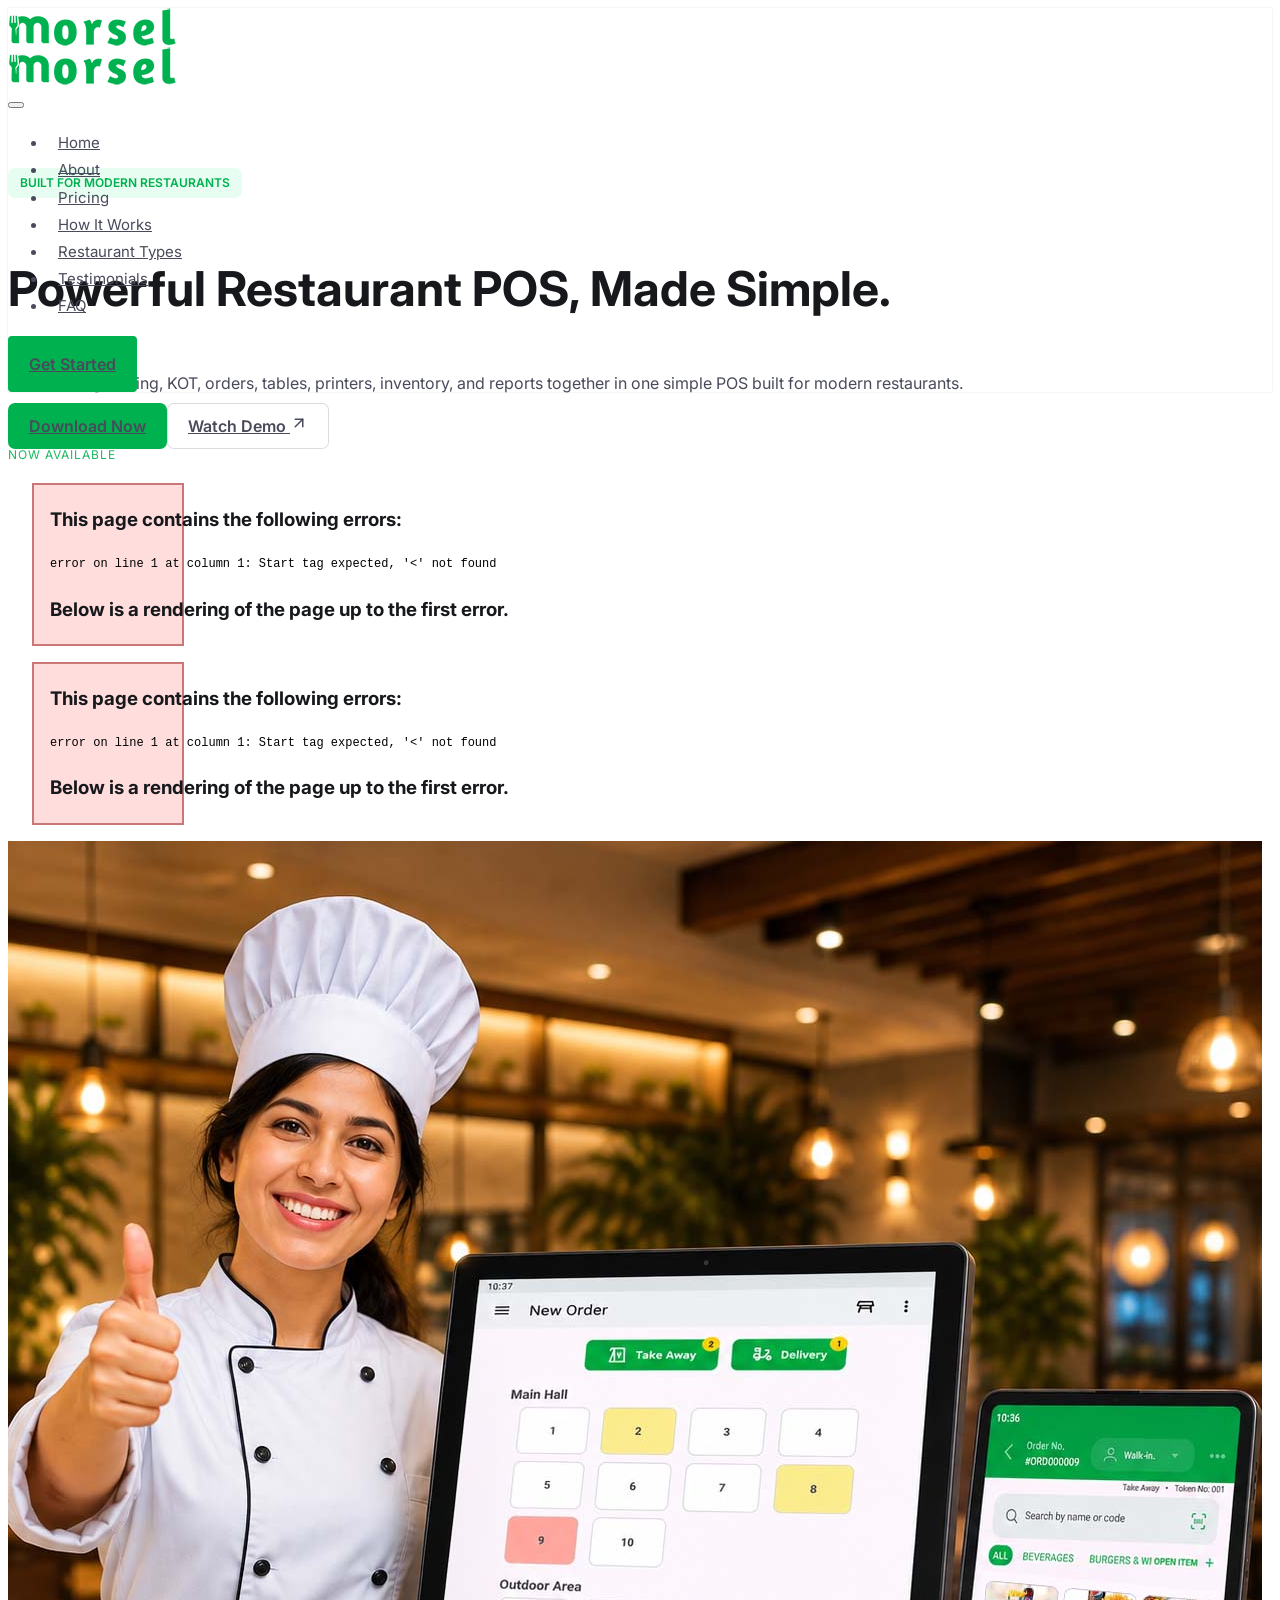
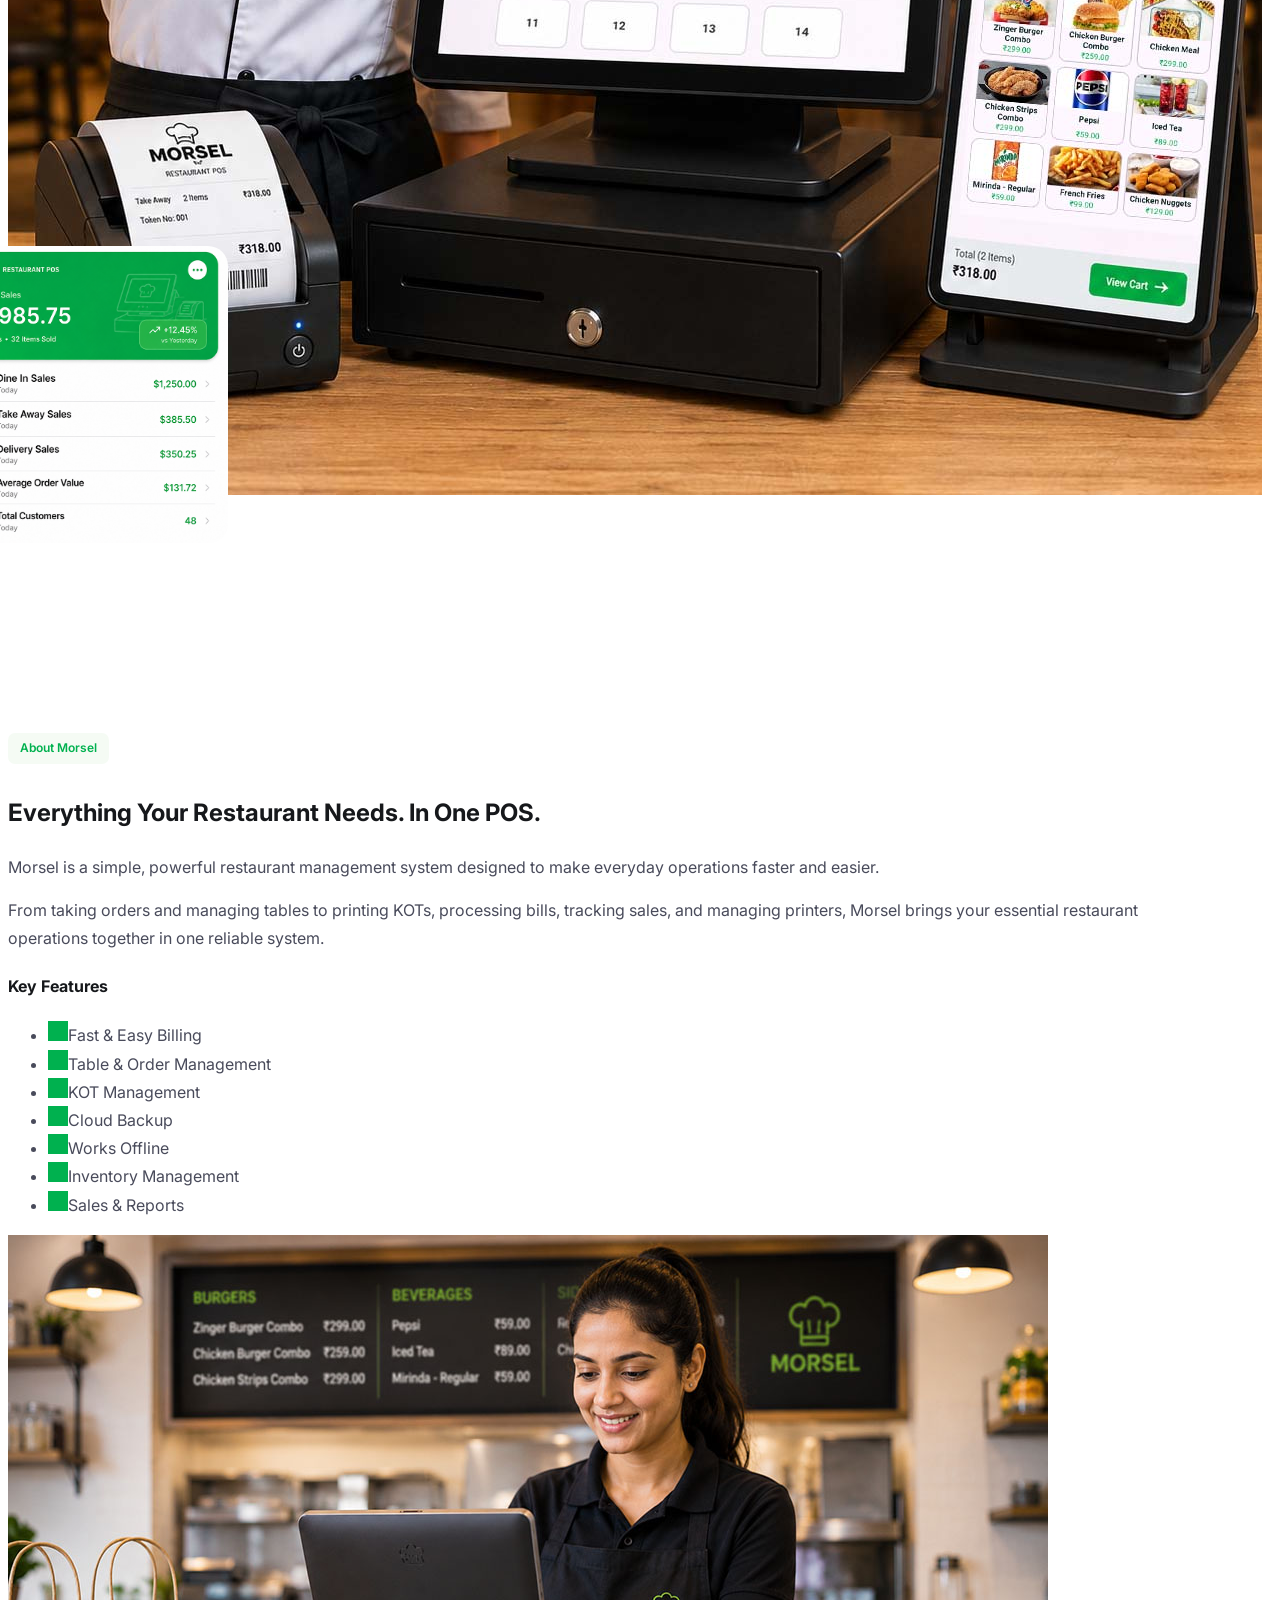
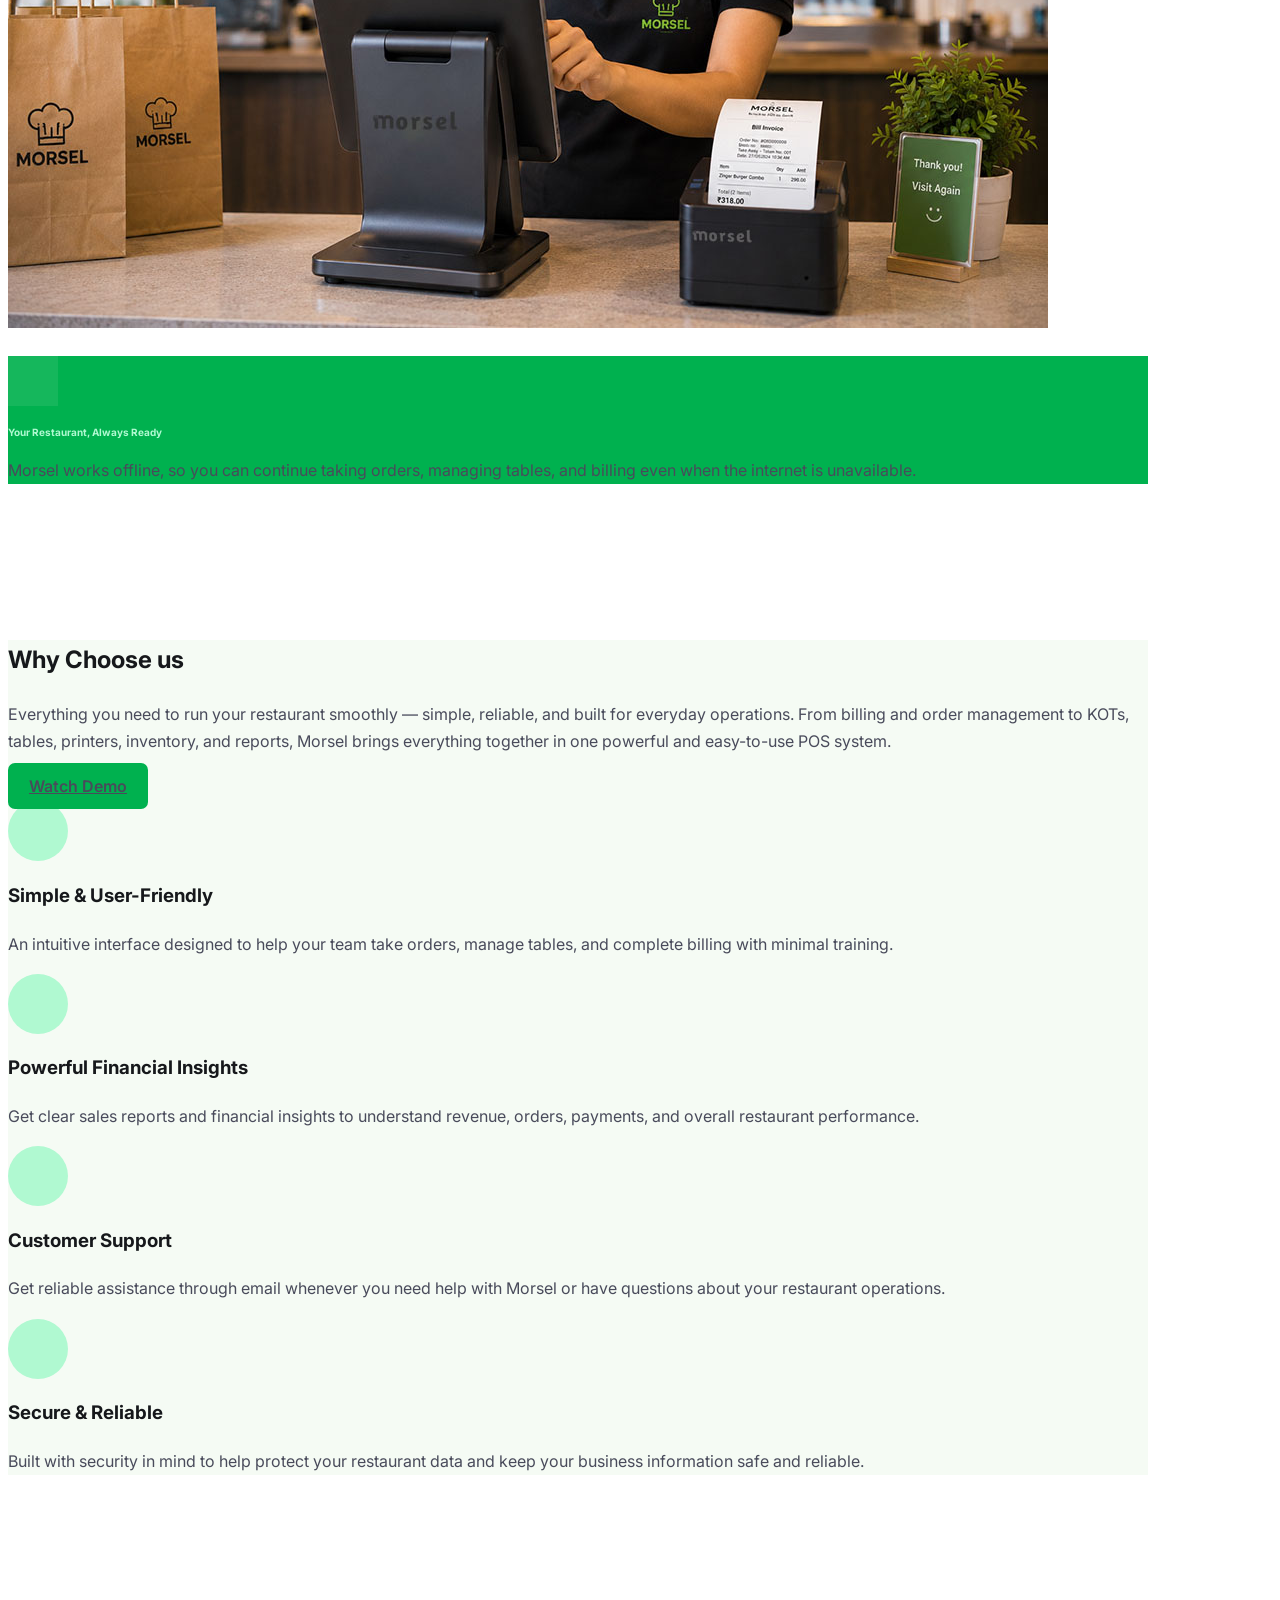
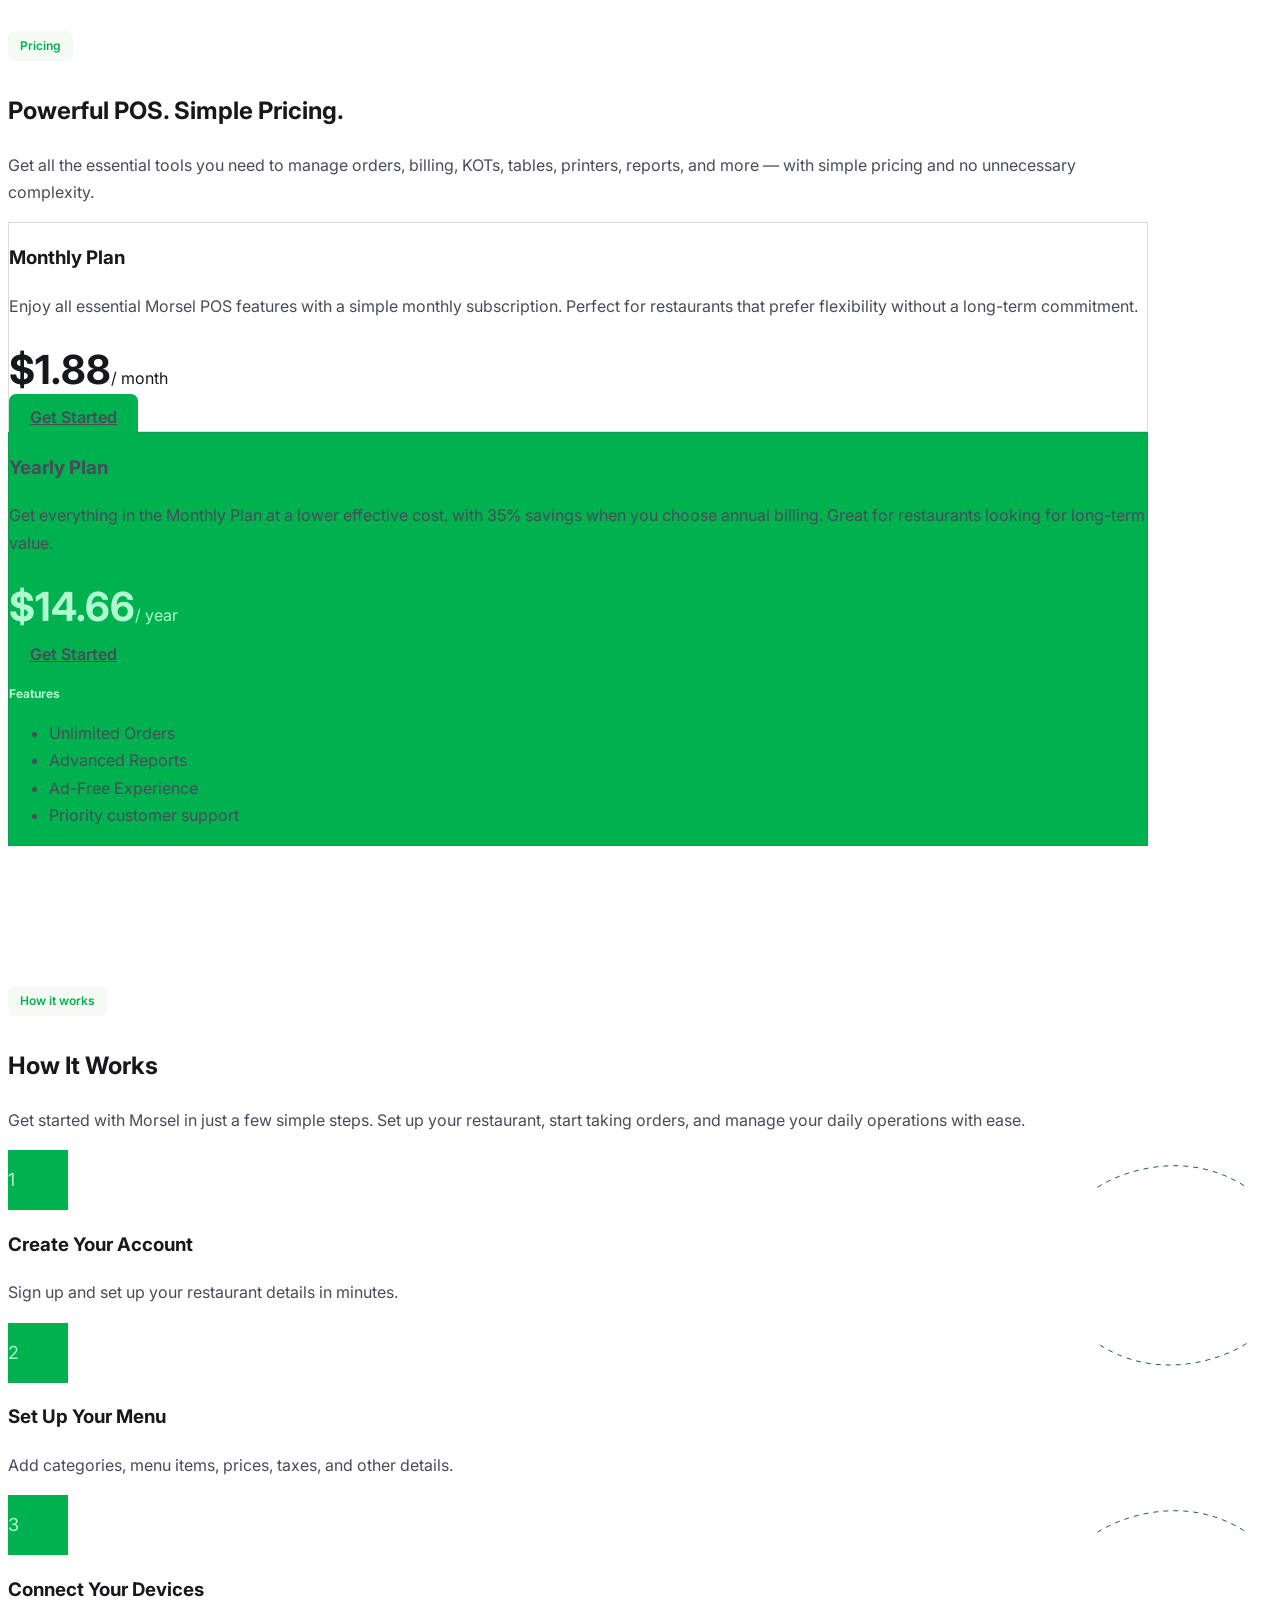
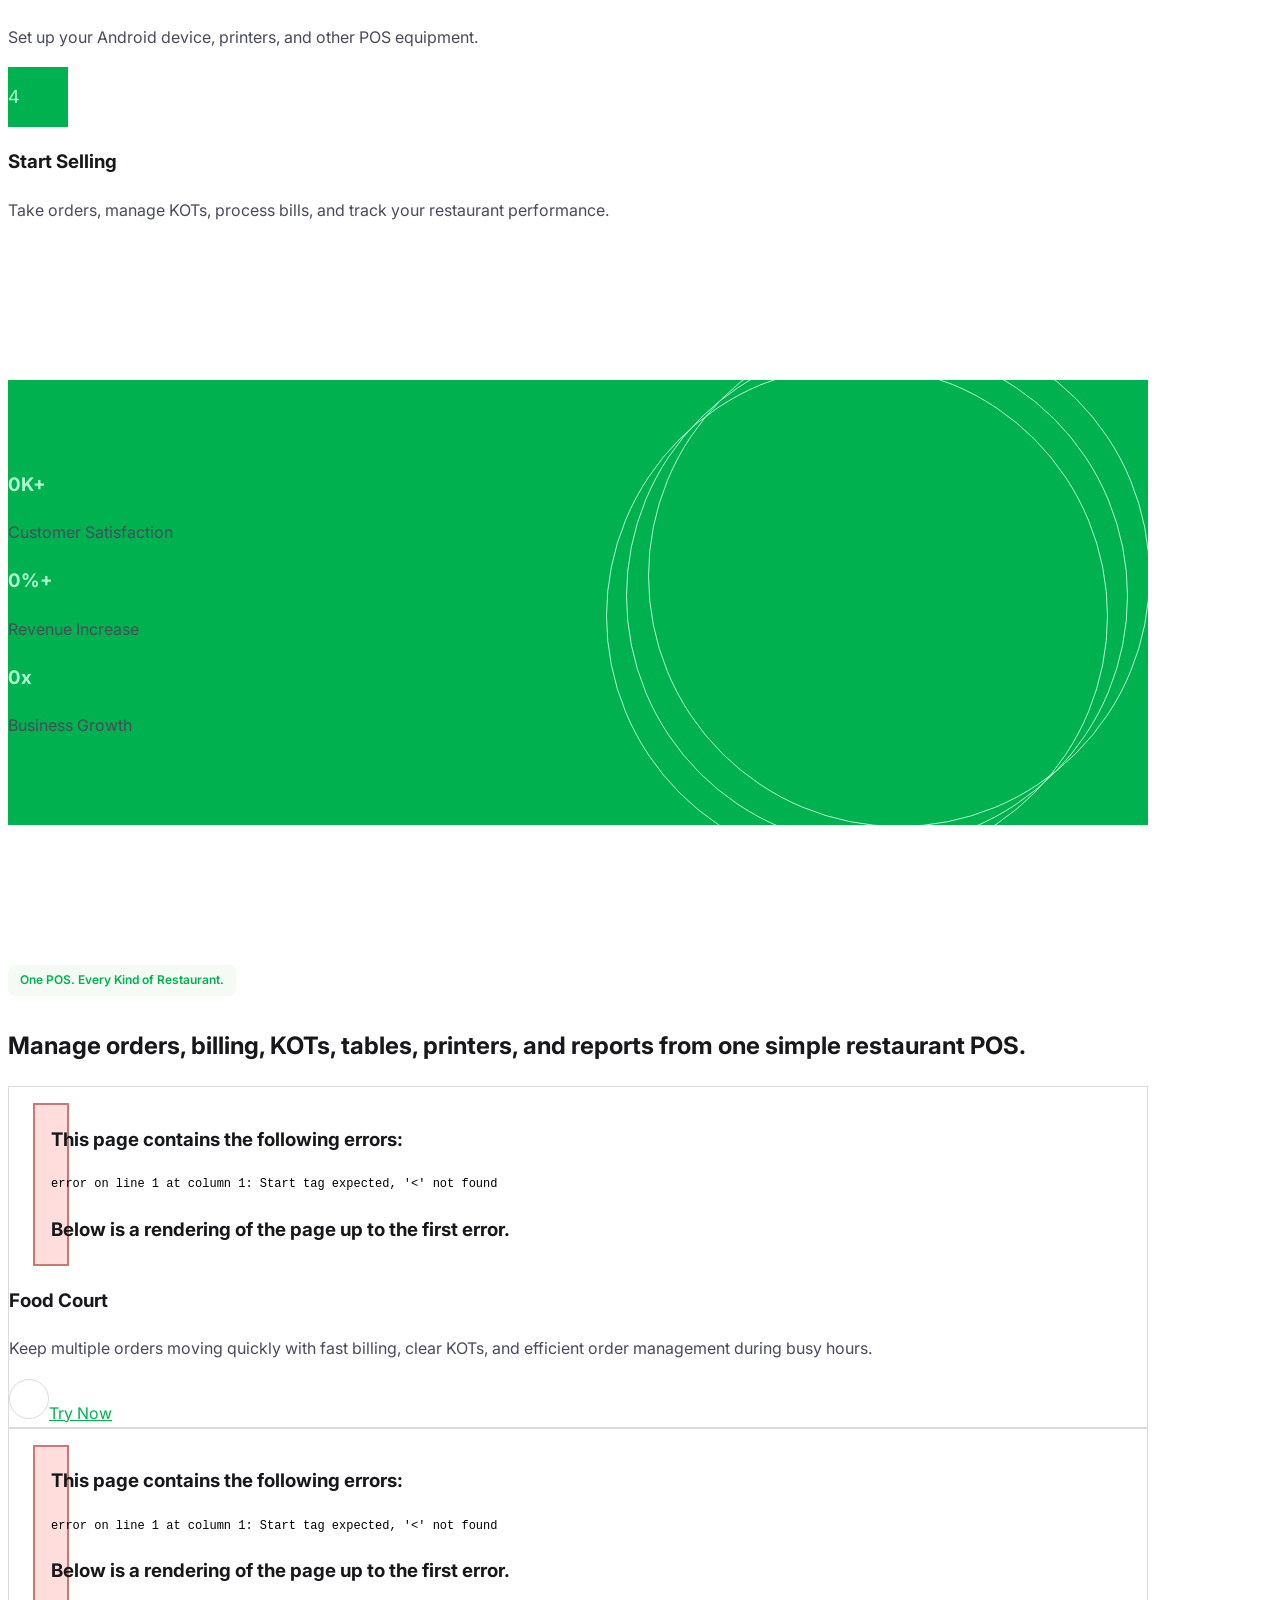
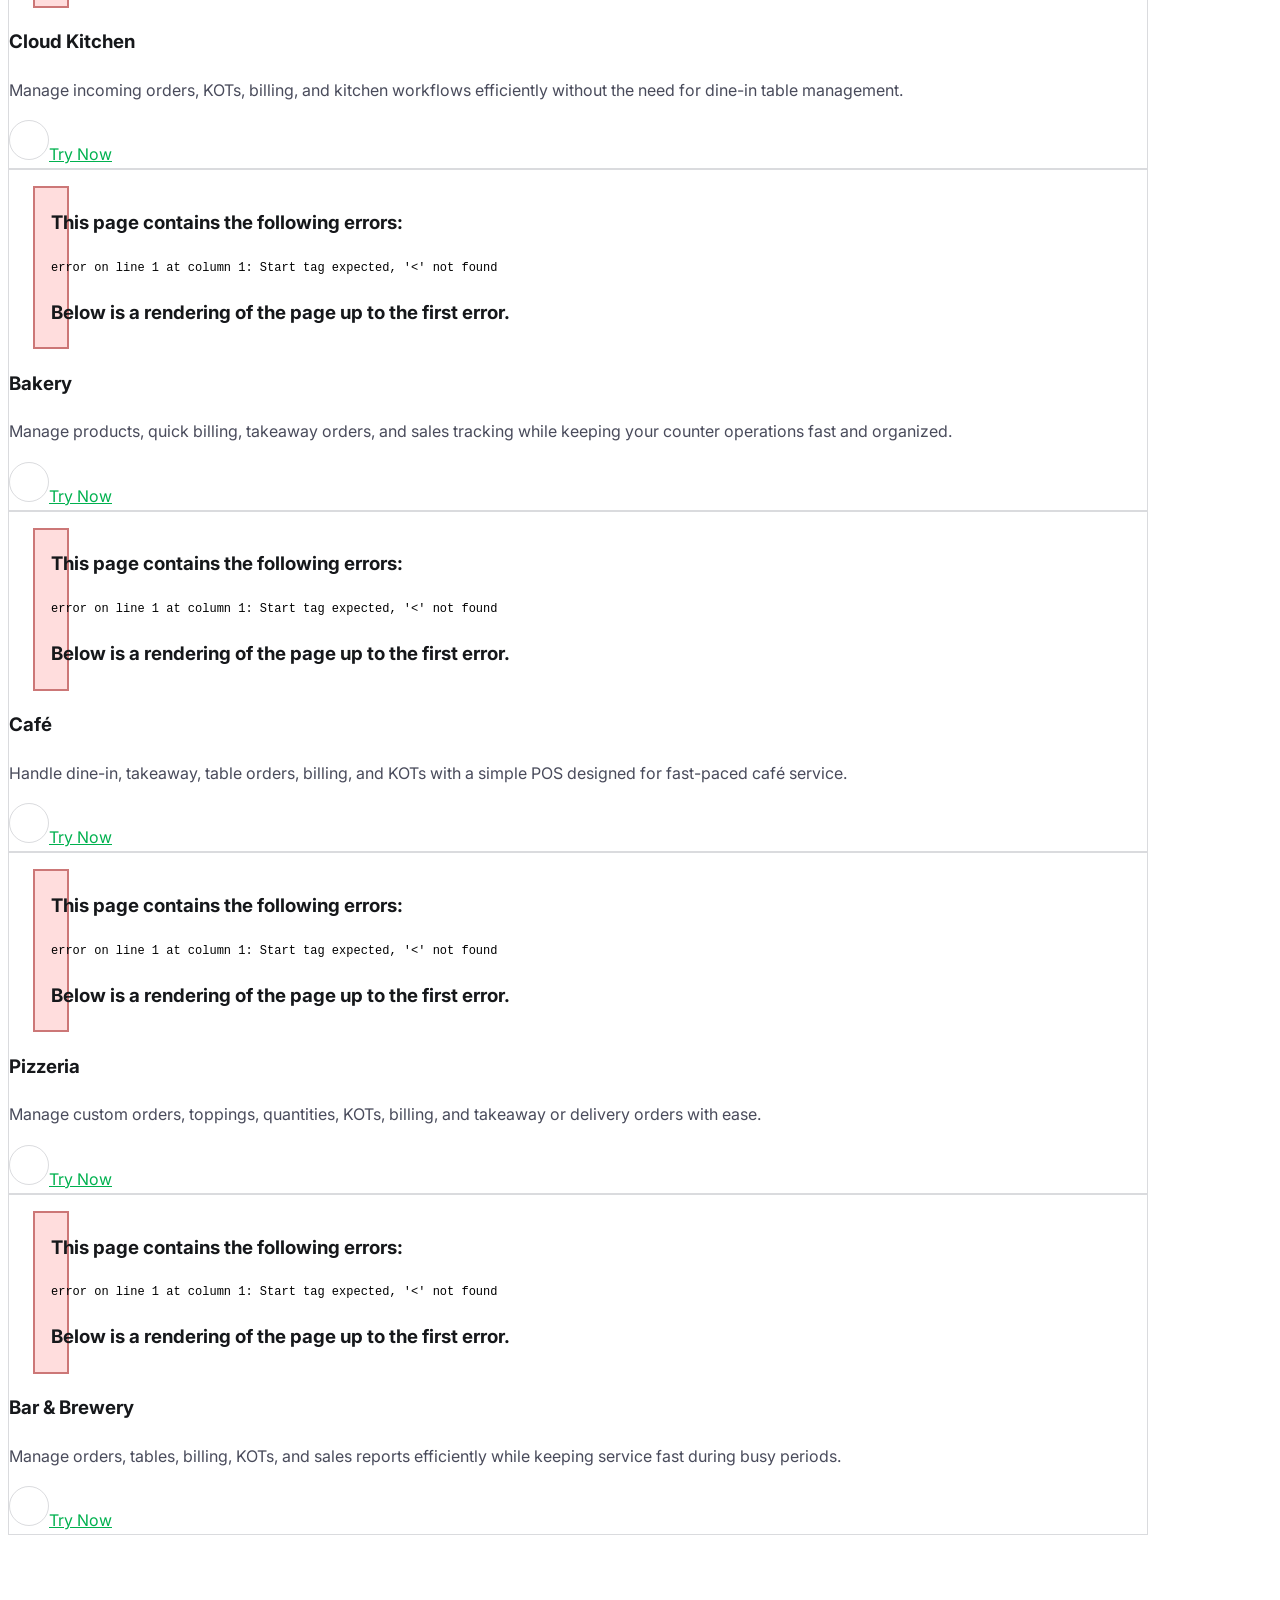
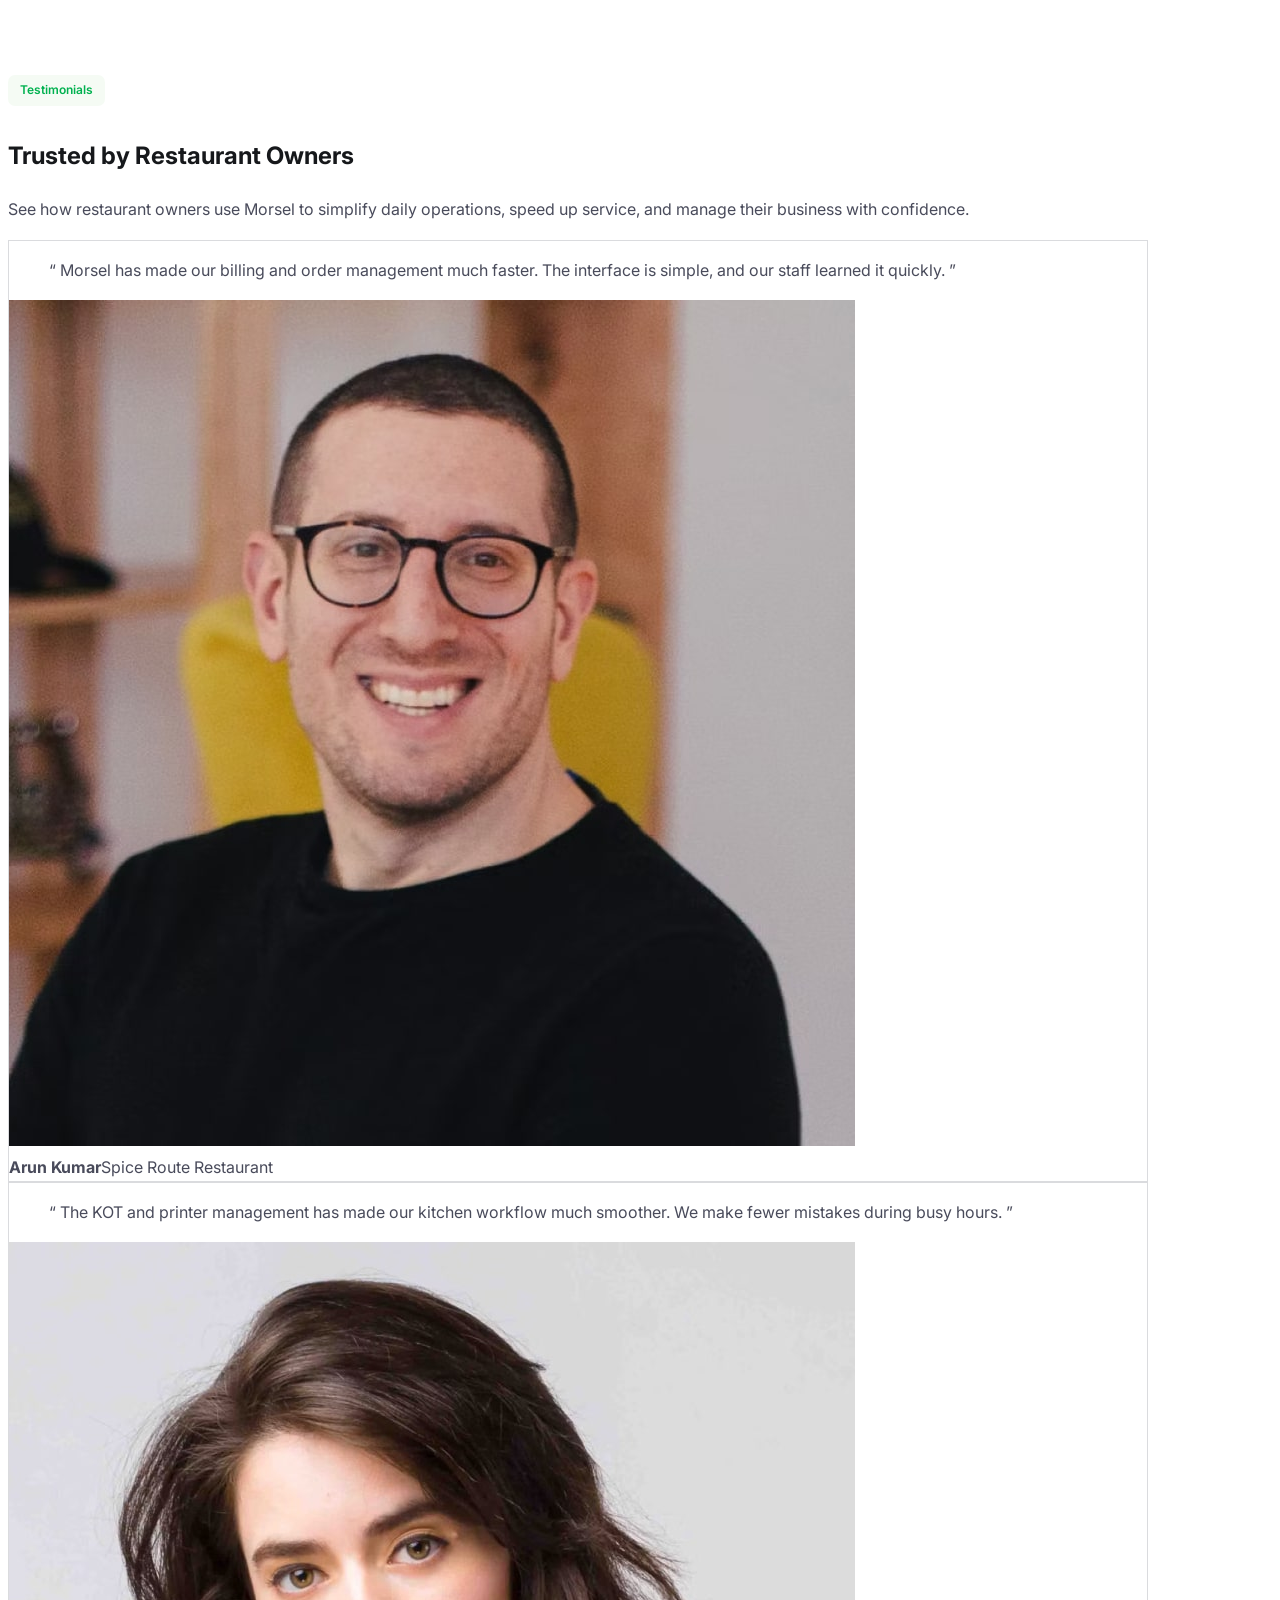
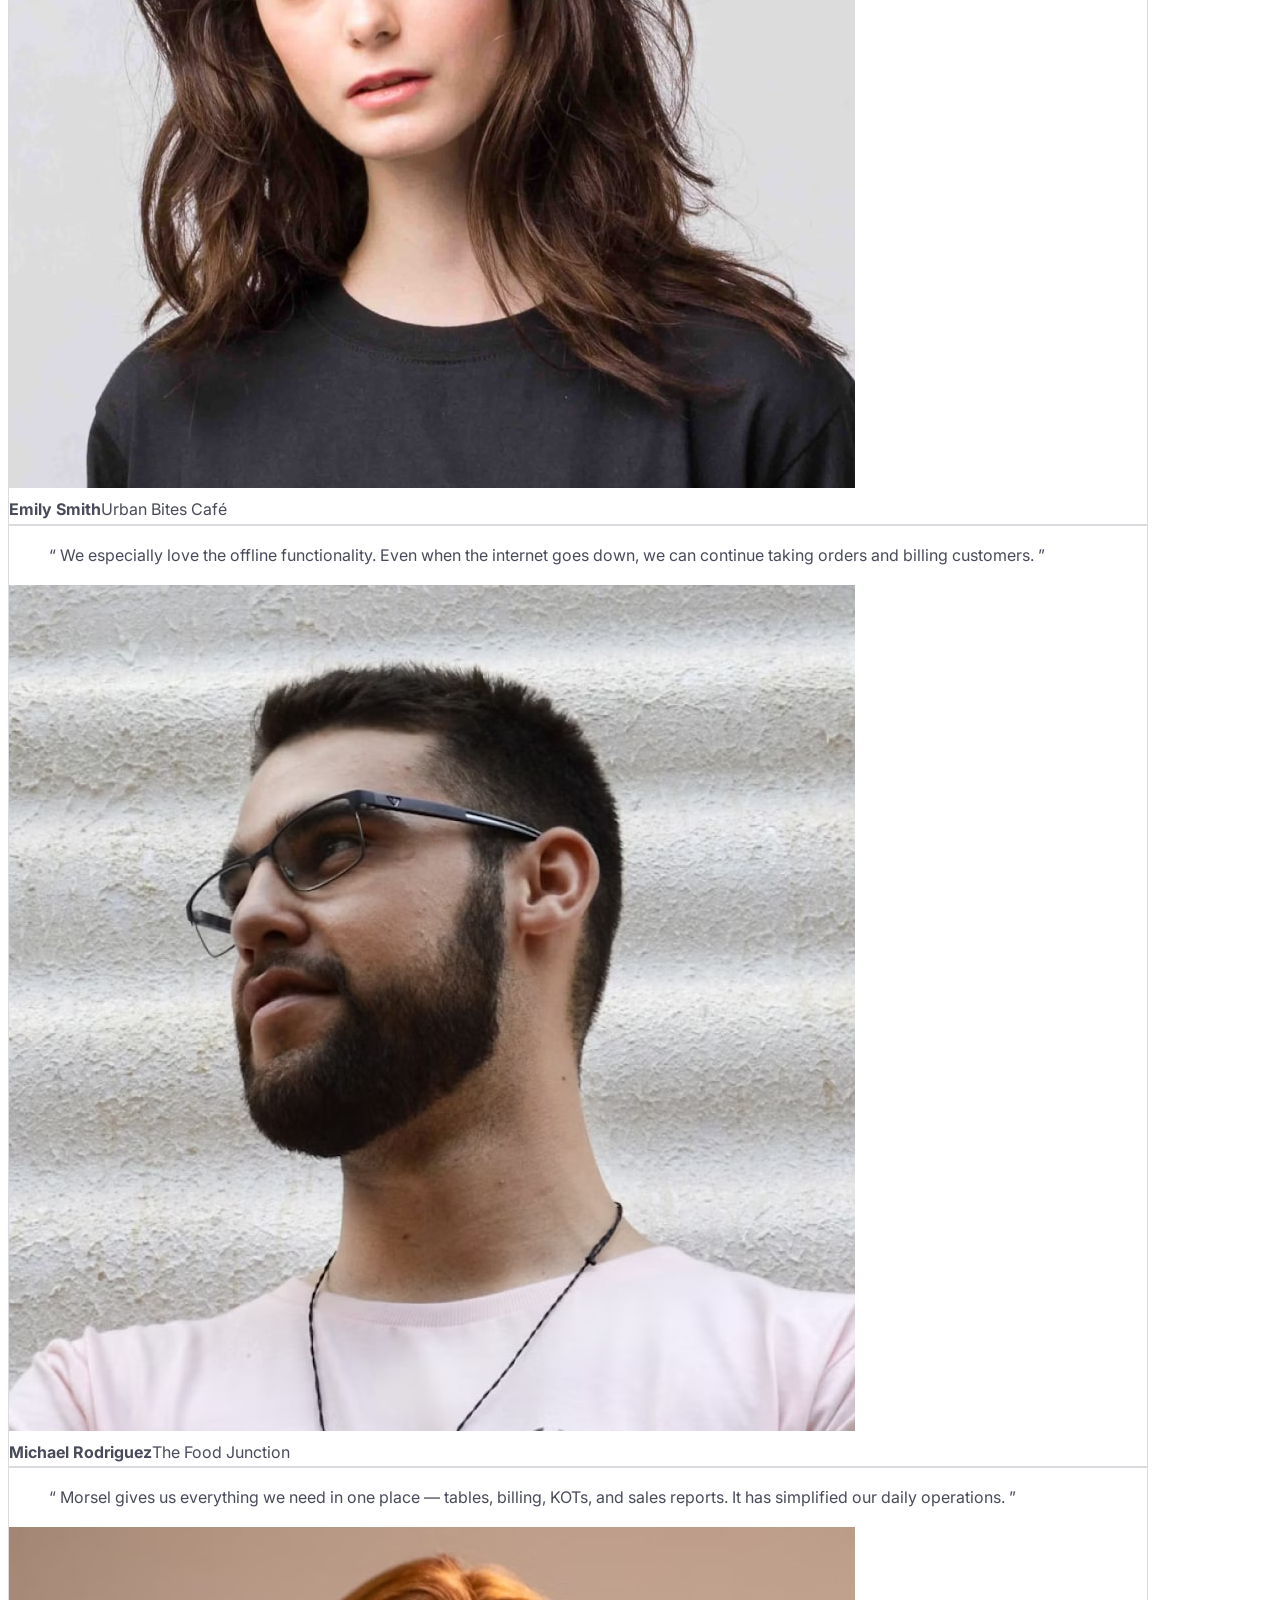
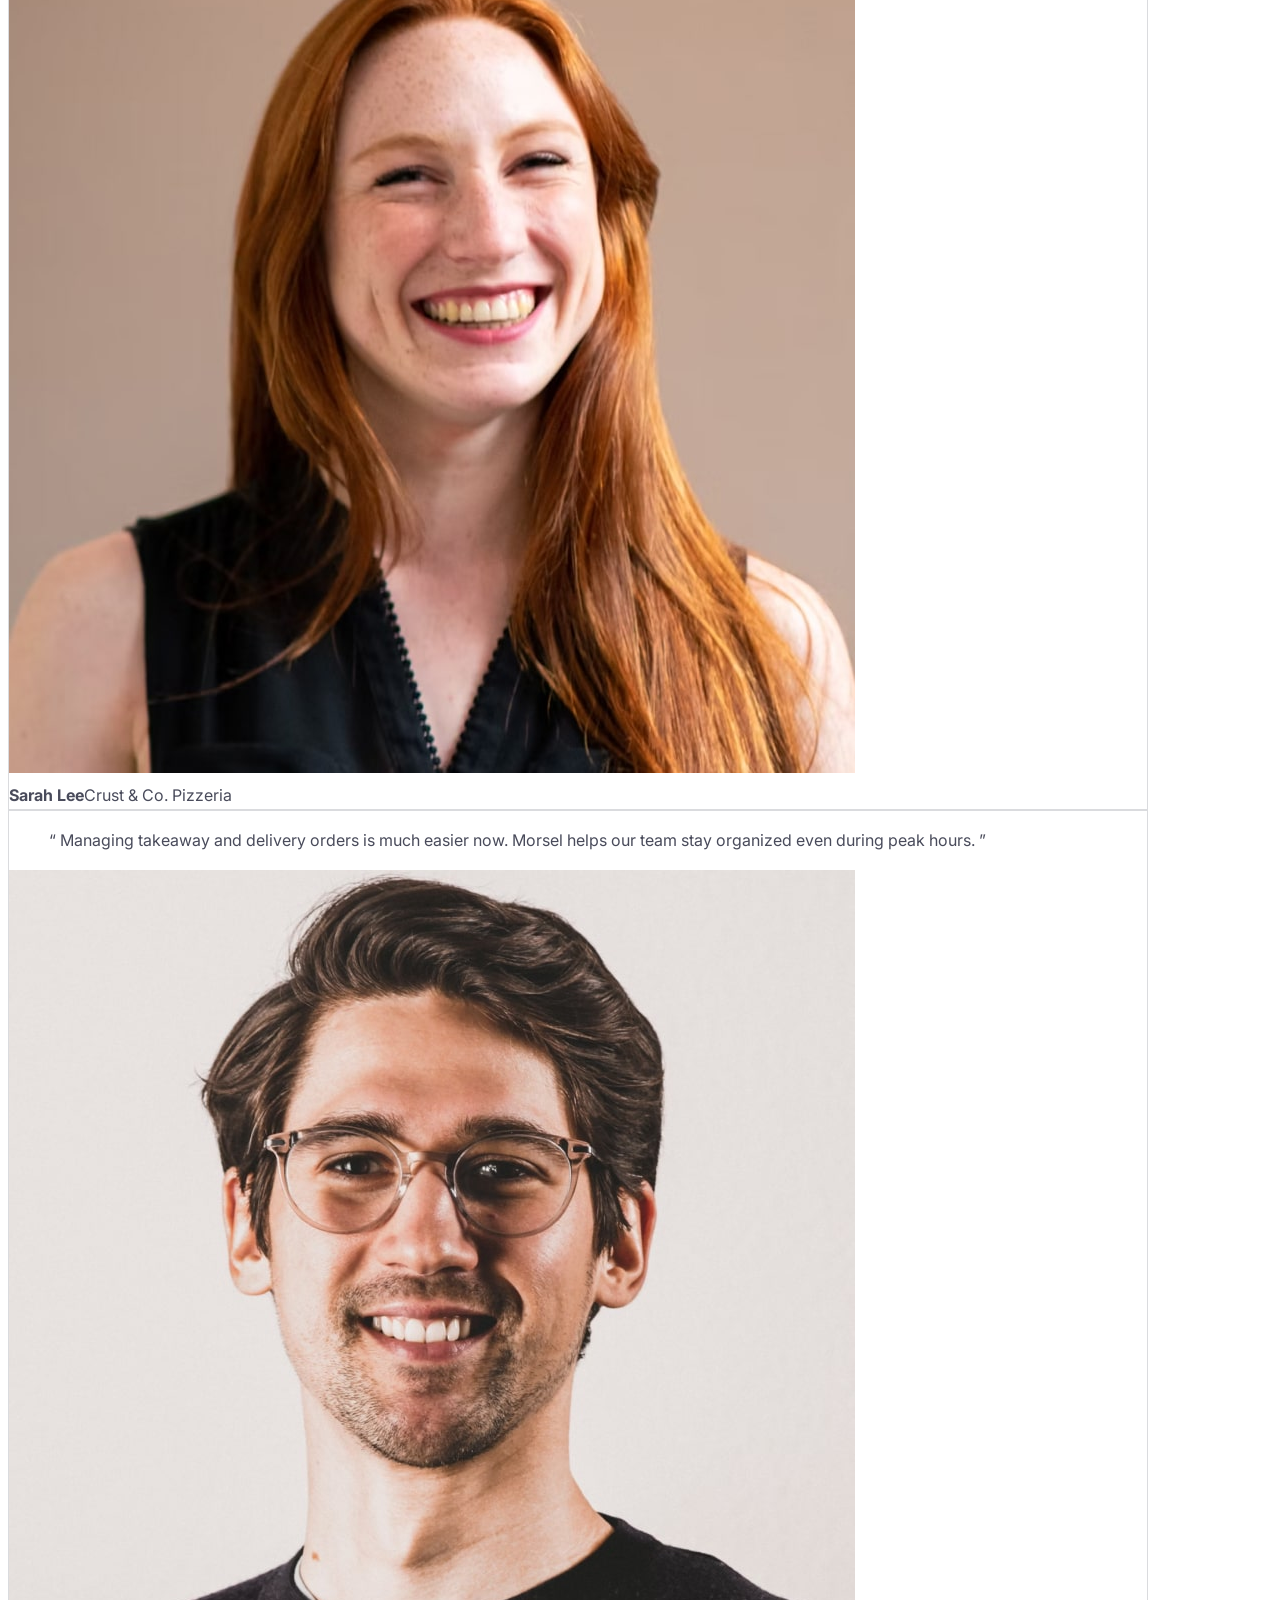
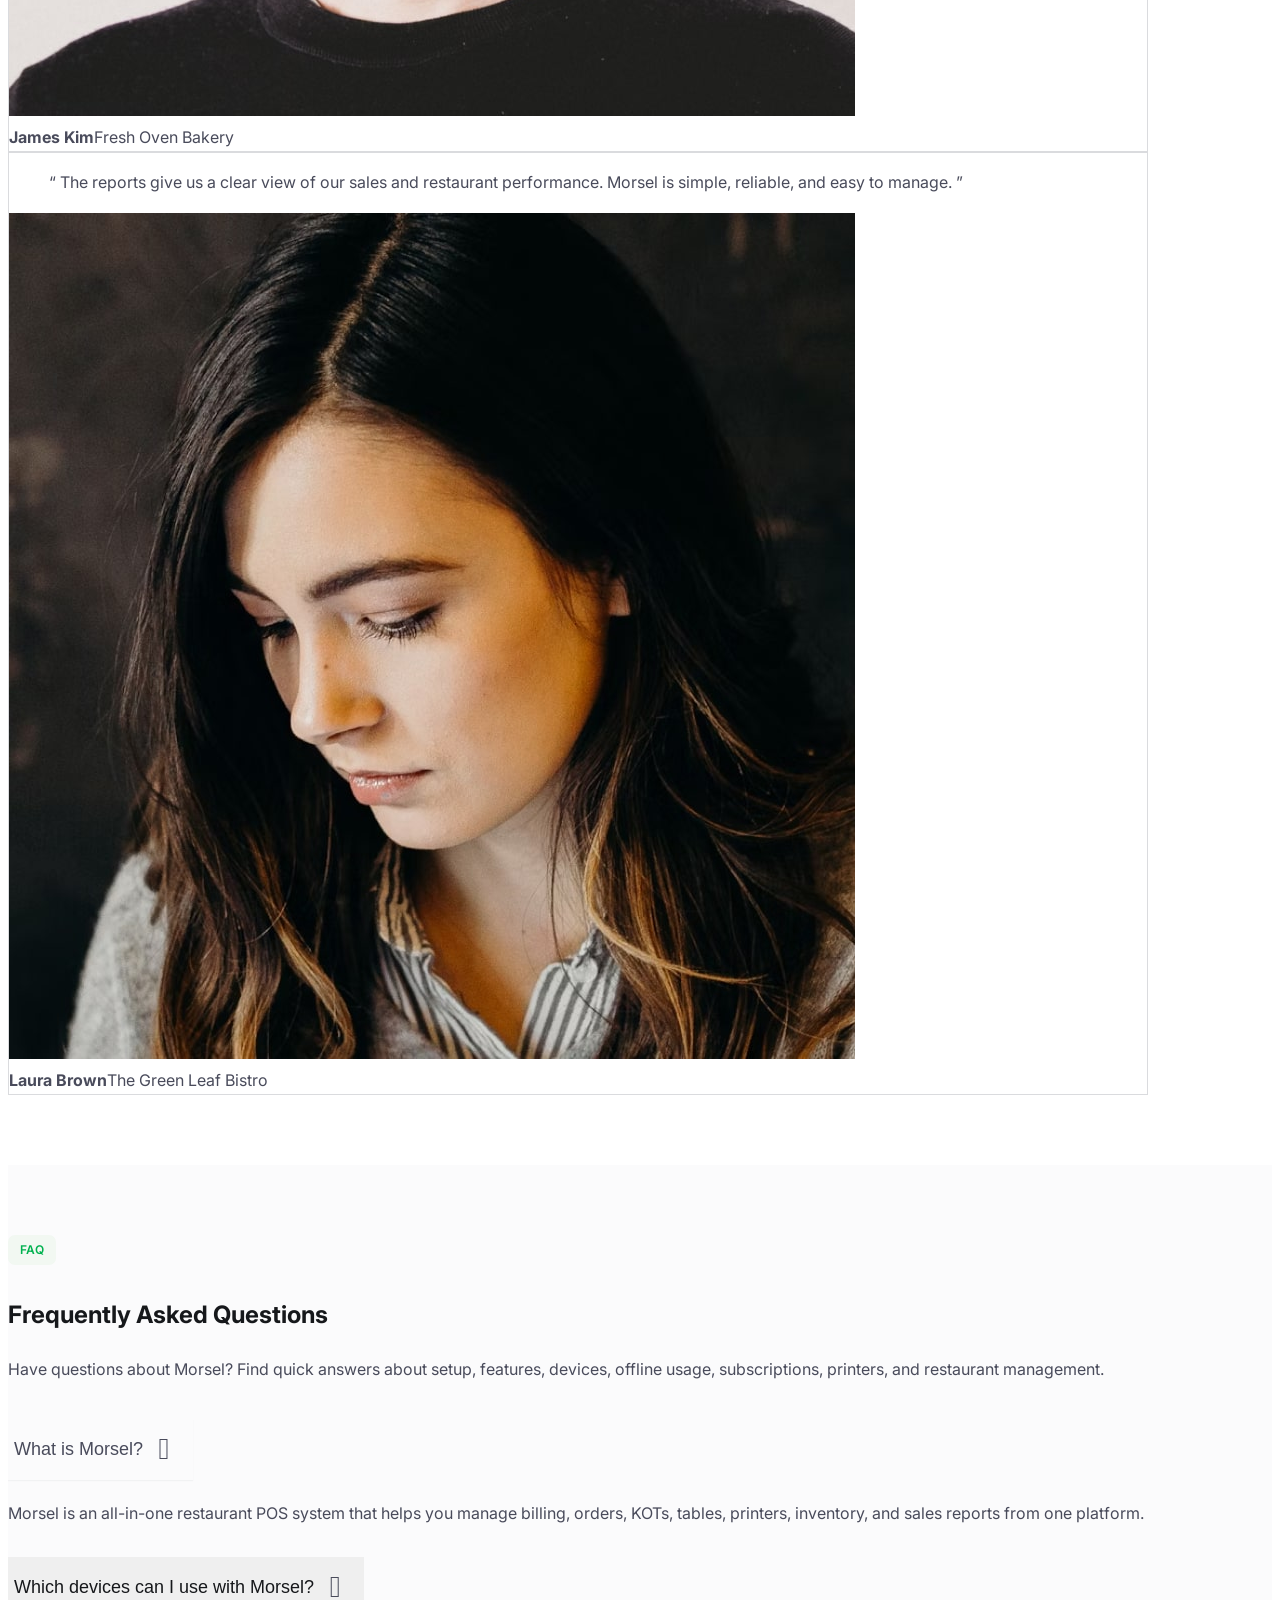
==== index1.html @ cbdc7698 "Add files via upload" ====
<!DOCTYPE html>

<html lang="en">
  <head>
    <meta charset="utf-8">
    <meta name="viewport" content="width=device-width, initial-scale=1">
	<link rel="icon" href="favicon.png" type="image/x-icon">
    <link rel="icon" type="image/png" sizes="32x32" href="favicon-32x32.png">
    <link rel="apple-touch-icon" sizes="180x180" href="favicon-180x180.png">
    <title>Morsel Restaurant POS</title>
     
    <!-- ======= Google Font =======-->
    <link rel="preconnect" href="https://fonts.googleapis.com">
    <link rel="preconnect" href="https://fonts.gstatic.com" crossorigin="">
    <link href="https://fonts.googleapis.com/css2?family=Inter:wght@100..900&amp;display=swap" rel="stylesheet">
    <!-- End Google Font-->
    
    <!-- ======= Styles =======-->
    <link href="assets/vendors/bootstrap/bootstrap.min.css" rel="stylesheet">
    <link href="assets/vendors/bootstrap-icons/font/bootstrap-icons.min.css" rel="stylesheet">
    <link href="assets/vendors/glightbox/glightbox.min.css" rel="stylesheet">
    <link href="assets/vendors/swiper/swiper-bundle.min.css" rel="stylesheet">
    <link href="assets/vendors/aos/aos.css" rel="stylesheet">
    <!-- End Styles-->
    
    <!-- ======= Theme Style =======-->
    <link href="assets/css/style.css" rel="stylesheet">
    <!-- End Theme Style-->
    
    <!-- ======= Apply theme =======-->
    <script>
      // Apply the theme as early as possible to avoid flicker
      (function() {
      const storedTheme = localStorage.getItem('theme') || 'light';
      document.documentElement.setAttribute('data-bs-theme', storedTheme);
      })();
    </script>
  </head>
  <body>
    
    
    <!-- ======= Site Wrap =======-->
    <div class="site-wrap">
      
      
      <!-- ======= Header =======-->
      <header class="fbs__net-navbar navbar navbar-expand-lg dark" aria-label="freebootstrap.net navbar">
        <div class="container d-flex align-items-center justify-content-between">
          
          
          <!-- Start Logo-->
          <a class="navbar-brand w-auto" href="index.html">
            <!-- If you use a text logo, uncomment this if it is commented-->
            <!-- Vertex--> 
            
            <!-- If you plan to use an image logo, uncomment this if it is commented-->
            
            <!-- logo dark--><img class="logo dark img-fluid" src="assets/images/logo.png" alt="morsel image placeholder"> 
            
            <!-- logo light--><img class="logo light img-fluid" src="assets/images/logo.png" alt="morsel image placeholder">
            
            </a>
          <!-- End Logo-->
          
          <!-- Start offcanvas-->
          <div class="offcanvas offcanvas-start w-75" id="fbs__net-navbars" tabindex="-1" aria-labelledby="fbs__net-navbarsLabel">
            
            
            <div class="offcanvas-header">
              <div class="offcanvas-header-logo">
                <!-- If you use a text logo, uncomment this if it is commented-->
                
                <!-- h5#fbs__net-navbarsLabel.offcanvas-title Vertex-->
                
                <!-- If you plan to use an image logo, uncomment this if it is commented-->
                <a class="logo-link" id="fbs__net-navbarsLabel" href="index.html">
                  
                  
                  <!-- logo dark--><img class="logo dark img-fluid" src="assets/images/logo.png" alt="morsel image placeholder"> 
                  
                  <!-- logo light--><img class="logo light img-fluid" src="assets/images/logo.png" alt="morsel image placeholder"></a>
                
              </div>
              <button class="btn-close btn-close-black" type="button" data-bs-dismiss="offcanvas" aria-label="Close"></button>
            </div>
            
            <div class="offcanvas-body align-items-lg-center">
              
              
              <ul class="navbar-nav nav me-auto ps-lg-5 mb-2 mb-lg-0">
                <li class="nav-item"><a class="nav-link scroll-link active" aria-current="page" href="#home">Home</a></li>
                <li class="nav-item"><a class="nav-link scroll-link" href="#about">About</a></li>
                <li class="nav-item"><a class="nav-link scroll-link" href="#pricing">Pricing</a></li>
                <li class="nav-item"><a class="nav-link scroll-link" href="#how-it-works">How It Works</a></li>
                <li class="nav-item"><a class="nav-link scroll-link" href="#services">Restaurant Types</a></li>
				<li class="nav-item"><a class="nav-link scroll-link" href="#testimonials">Testimonials</a></li>
				<li class="nav-item"><a class="nav-link scroll-link" href="#faq">FAQ</a></li>
               
               
              </ul>
              
            </div>
          </div>
          <!-- End offcanvas-->
          
          <div class="ms-auto w-auto">
            
            
            <div class="header-social d-flex align-items-center gap-1"><a class="btn btn-primary py-2" href="https://play.google.com/store/apps/details?id=com.takinex.morsel">Get Started</a>
              
              <button class="fbs__net-navbar-toggler justify-content-center align-items-center ms-auto" data-bs-toggle="offcanvas" data-bs-target="#fbs__net-navbars" aria-controls="fbs__net-navbars" aria-label="Toggle navigation" aria-expanded="false">
                <svg class="fbs__net-icon-menu" xmlns="http://www.w3.org/2000/svg" width="24" height="24" viewbox="0 0 24 24" fill="none" stroke="currentColor" stroke-width="2" stroke-linecap="round" stroke-linejoin="round">
                  <line x1="21" x2="3" y1="6" y2="6"></line>
                  <line x1="15" x2="3" y1="12" y2="12"></line>
                  <line x1="17" x2="3" y1="18" y2="18"></line>
                </svg>
                <svg class="fbs__net-icon-close" xmlns="http://www.w3.org/2000/svg" width="24" height="24" viewbox="0 0 24 24" fill="none" stroke="currentColor" stroke-width="2" stroke-linecap="round" stroke-linejoin="round">
                  <path d="M18 6 6 18"></path>
                  <path d="m6 6 12 12"></path>
                </svg>
              </button>
              
            </div>
            
          </div>
        </div>
      </header>
      <!-- End Header-->
      
      <!-- ======= Main =======-->
      <main>
        
        
        <!-- ======= Hero =======-->
        <section class="hero__v6 section" id="home">
          <div class="container">
            <div class="row">
              <div class="col-lg-6 mb-4 mb-lg-0">
                <div class="row">
                  <div class="col-lg-11"><span class="hero-subtitle text-uppercase" data-aos="fade-up" data-aos-delay="0">BUILT FOR MODERN RESTAURANTS</span>
                    <h1 class="hero-title mb-3" data-aos="fade-up" data-aos-delay="100">Powerful Restaurant POS, Made Simple.</h1>
                    <p class="hero-description mb-4 mb-lg-5" data-aos="fade-up" data-aos-delay="200">Morsel brings billing, KOT, orders, tables, printers, inventory, and reports together in one simple POS built for modern restaurants.</p>
                    <div class="cta d-flex gap-2 mb-4 mb-lg-5" data-aos="fade-up" data-aos-delay="300"><a class="btn" href="https://play.google.com/store/apps/details?id=com.takinex.morsel">Download Now</a><a class="btn btn-white-outline" href="#">Watch Demo 
                        <svg class="lucide lucide-arrow-up-right" xmlns="http://www.w3.org/2000/svg" width="18" height="18" viewbox="0 0 24 24" fill="none" stroke="currentColor" stroke-width="2" stroke-linecap="round" stroke-linejoin="round">
                          <path d="M7 7h10v10"></path>
                          <path d="M7 17 17 7"></path>
                        </svg></a></div>
                    <div class="logos mb-4" data-aos="fade-up" data-aos-delay="400"><span class="logos-title text-uppercase mb-4 d-block">NOW AVAILABLE</span>
                      <div class="logos-images d-flex gap-4 align-items-center"><img class="img-fluid js-img-to-inline-svg" src="assets/images/logo/logo_android_phone.png" alt="Platform 1" style="width: 200px;"><img class="img-fluid js-img-to-inline-svg" src="assets/images/logo/logo_android_tablet.png" alt="Platform 1" style="width: 200px;"></div>
                    </div>
                  </div>
                </div>
              </div>
              <div class="col-lg-6">
                <div class="hero-img"><img class="img-card img-fluid" src="assets/images/card-expenses.png" alt="Image card" data-aos="fade-down" data-aos-delay="600"><img class="img-main img-fluid rounded-4" src="assets/images/hero_section.jpg" alt="Hero Image" data-aos="fade-in" data-aos-delay="500"></div>
              </div>
            </div>
          </div>
          <!-- End Hero-->
        </section>
        <!-- End Hero-->
        
        <!-- ======= About =======-->
        <section class="about__v4 section" id="about">
          <div class="container">
            <div class="row">
              <div class="col-md-6 order-md-2">
                <div class="row justify-content-end">
                  <div class="col-md-11 mb-4 mb-md-0"><span class="subtitle text-uppercase mb-3" data-aos="fade-up" data-aos-delay="0">About Morsel</span>
                    <h2 class="mb-4" data-aos="fade-up" data-aos-delay="100">Everything Your Restaurant Needs. In One POS.</h2>
                    <div data-aos="fade-up" data-aos-delay="200">
                      <p>Morsel is a simple, powerful restaurant management system designed to make everyday operations faster and easier.</p>
                      <p>From taking orders and managing tables to printing KOTs, processing bills, tracking sales, and managing printers, Morsel brings your essential restaurant operations together in one reliable system.</p>
                    </div>
                    <h4 class="small fw-bold mt-4 mb-3" data-aos="fade-up" data-aos-delay="300">Key Features</h4>
                    <ul class="d-flex flex-row flex-wrap list-unstyled gap-3 features" data-aos="fade-up" data-aos-delay="400">
                      <li class="d-flex align-items-center gap-2"><span class="icon rounded-circle text-center"><i class="bi bi-check"></i></span><span class="text">Fast & Easy Billing</span></li>
                      <li class="d-flex align-items-center gap-2"><span class="icon rounded-circle text-center"><i class="bi bi-check"></i></span><span class="text">Table & Order Management</span></li>
                      <li class="d-flex align-items-center gap-2"><span class="icon rounded-circle text-center"><i class="bi bi-check"></i></span><span class="text">KOT Management</span></li>
                      <li class="d-flex align-items-center gap-2"><span class="icon rounded-circle text-center"><i class="bi bi-check"></i></span><span class="text">Cloud Backup</span></li>
                      <li class="d-flex align-items-center gap-2"><span class="icon rounded-circle text-center"><i class="bi bi-check"></i></span><span class="text">Works Offline</span></li>
					  <li class="d-flex align-items-center gap-2"><span class="icon rounded-circle text-center"><i class="bi bi-check"></i></span><span class="text">Inventory Management</span></li>
					  <li class="d-flex align-items-center gap-2"><span class="icon rounded-circle text-center"><i class="bi bi-check"></i></span><span class="text">Sales & Reports</span></li>
                    </ul>
                  </div>
                </div>
              </div>
              <div class="col-md-6"> 
                <div class="img-wrap position-relative"><img class="img-fluid rounded-4" src="assets/images/about.jpg" alt="morsel image placeholder" data-aos="fade-up" data-aos-delay="0">
                  <div class="mission-statement p-4 rounded-4 d-flex gap-4" data-aos="fade-up" data-aos-delay="100">
                    <div class="mission-icon text-center rounded-circle"><i class="bi bi-lightbulb fs-4"></i></div>
                    <div>
                      <h3 class="text-uppercase fw-bold">Your Restaurant, Always Ready</h3>
                      <p class="fs-5 mb-0">Morsel works offline, so you can continue taking orders, managing tables, and billing even when the internet is unavailable.</p>
                    </div>
                  </div>
                </div>
              </div>
            </div>
          </div>
        </section>
        <!-- End About-->
        
        <!-- ======= Features =======-->
        <section class="section features__v2" id="features">
          <div class="container">
            <div class="row">
              <div class="col-12">
                <div class="d-lg-flex p-5 rounded-4 content" data-aos="fade-in" data-aos-delay="0">
                  <div class="row">
                    <div class="col-lg-5 mb-5 mb-lg-0" data-aos="fade-up" data-aos-delay="0">
                      <div class="row"> 
                        <div class="col-lg-11">
                          <div class="h-100 flex-column justify-content-between d-flex">
                            <div>
                              <h2 class="mb-4">Why Choose us</h2>
                              <p class="mb-5">Everything you need to run your restaurant smoothly — simple, reliable, and built for everyday operations. From billing and order management to KOTs, tables, printers, inventory, and reports, Morsel brings everything together in one powerful and easy-to-use POS system.</p>
                            </div>
                            <div class="align-self-start"><a class="glightbox btn btn-play d-inline-flex align-items-center gap-2" href="https://www.youtube.com" data-gallery="video"><i class="bi bi-play-fill"></i> Watch Demo</a></div>
                          </div>
                        </div>
                      </div>
                    </div>
                    <div class="col-lg-7">
                      <div class="row justify-content-end">
                        <div class="col-lg-11">
                          <div class="row">
                            <div class="col-sm-6" data-aos="fade-up" data-aos-delay="0">
                              <div class="icon text-center mb-4"><i class="bi bi-person-check fs-4"></i></div>
                              <h3 class="fs-6 fw-bold mb-3">Simple & User-Friendly</h3>
                              <p>An intuitive interface designed to help your team take orders, manage tables, and complete billing with minimal training.</p>
                            </div>
                            <div class="col-sm-6" data-aos="fade-up" data-aos-delay="100">
                              <div class="icon text-center mb-4"><i class="bi bi-graph-up fs-4"></i></div>
                              <h3 class="fs-6 fw-bold mb-3">Powerful Financial Insights</h3>
                              <p>Get clear sales reports and financial insights to understand revenue, orders, payments, and overall restaurant performance.</p>
                            </div>
                            <div class="col-sm-6" data-aos="fade-up" data-aos-delay="200">
                              <div class="icon text-center mb-4"><i class="bi bi-headset fs-4"></i></div>
                              <h3 class="fs-6 fw-bold mb-3">Customer Support</h3>
                              <p>Get reliable assistance through email whenever you need help with Morsel or have questions about your restaurant operations.</p>
                            </div>
                            <div class="col-sm-6" data-aos="fade-up" data-aos-delay="300">
                              <div class="icon text-center mb-4"><i class="bi bi-shield-lock fs-4"></i></div>
                              <h3 class="fs-6 fw-bold mb-3">Secure & Reliable</h3>
                              <p>Built with security in mind to help protect your restaurant data and keep your business information safe and reliable.</p>
                            </div>
                          </div>
                        </div>
                      </div>
                    </div>
                  </div>
                </div>
              </div>
            </div>
          </div>
        </section>
        <!-- End Features-->
        
        <!-- ======= Pricing =======-->
        <section class="section pricing__v2" id="pricing">
          <div class="container">
            <div class="row mb-5">
              <div class="col-md-5 mx-auto text-center"><span class="subtitle text-uppercase mb-3" data-aos="fade-up" data-aos-delay="0">Pricing</span>
                <h2 class="mb-3" data-aos="fade-up" data-aos-delay="100">Powerful POS. Simple Pricing.</h2>
                <p data-aos="fade-up" data-aos-delay="200">Get all the essential tools you need to manage orders, billing, KOTs, tables, printers, reports, and more — with simple pricing and no unnecessary complexity.</p>
              </div>
            </div>
            <div class="row">
              <div class="col-md-4 mb-4 mb-md-0" data-aos="fade-up" data-aos-delay="300">
                <div class="p-5 rounded-4 price-table h-100">
                  <h3>Monthly Plan</h3>
                  <p>Enjoy all essential Morsel POS features with a simple monthly subscription. Perfect for restaurants that prefer flexibility without a long-term commitment.</p>
                  <div class="price mb-4"><strong>$1.88</strong><span>/ month</span></div>
                  <div><a class="btn" href="https://play.google.com/store/apps/details?id=com.takinex.morsel">Get Started</a></div>
                </div>
              </div>
              <div class="col-md-8" data-aos="fade-up" data-aos-delay="400">
                <div class="p-5 rounded-4 price-table popular h-100">
                  <div class="row">
                    <div class="col-md-6">
                      <h3 class="mb-3">Yearly Plan</h3>
                      <p>Get everything in the Monthly Plan at a lower effective cost, with 35% savings when you choose annual billing. Great for restaurants looking for long-term value.</p>
                      <div class="price mb-4"><strong class="me-1">$14.66</strong><span>/ year</span></div>
                      <div><a class="btn btn-white hover-outline" href="https://play.google.com/store/apps/details?id=com.takinex.morsel">Get Started</a></div>
                    </div>
                    <div class="col-md-6 pricing-features">
                      <h4 class="text-uppercase fw-bold mb-3">Features</h4>
                      <ul class="list-unstyled d-flex flex-column gap-3">
                        <li class="d-flex gap-2 align-items-start mb-0"><span class="icon rounded-circle position-relative mt-1"><i class="bi bi-check"></i></span><span>Unlimited Orders</span></li>
                        <li class="d-flex gap-2 align-items-start mb-0"><span class="icon rounded-circle position-relative mt-1"><i class="bi bi-check"></i></span><span>Advanced Reports</span></li>
                        <li class="d-flex gap-2 align-items-start mb-0"><span class="icon rounded-circle position-relative mt-1"><i class="bi bi-check"></i></span><span>Ad-Free Experience</span></li>
                        <li class="d-flex gap-2 align-items-start mb-0"><span class="icon rounded-circle position-relative mt-1"><i class="bi bi-check"></i></span><span>Priority customer support</span></li>
                      </ul>
                    </div>
                  </div>
                </div>
              </div>
            </div>
          </div>
        </section>
        <!-- End Pricing-->
        
        <!-- ======= How it works =======-->
        <section class="section howitworks__v1" id="how-it-works">
          <div class="container">
            <div class="row mb-5">
              <div class="col-md-6 text-center mx-auto"><span class="subtitle text-uppercase mb-3" data-aos="fade-up" data-aos-delay="0">How it works</span>
                <h2 data-aos="fade-up" data-aos-delay="100">How It Works</h2>
                <p data-aos="fade-up" data-aos-delay="200">Get started with Morsel in just a few simple steps. Set up your restaurant, start taking orders, and manage your daily operations with ease.</p>
              </div>
            </div>
            <div class="row g-md-5">
              <div class="col-md-6 col-lg-3">
                <div class="step-card text-center h-100 d-flex flex-column justify-content-start position-relative" data-aos="fade-up" data-aos-delay="0">
                  <div data-aos="fade-right" data-aos-delay="500"><img class="arch-line" src="assets/images/arch-line.svg" alt="morsel image placeholder"></div><span class="step-number rounded-circle text-center fw-bold mb-5 mx-auto">1</span>
                  <div>
                    <h3 class="fs-5 mb-4">Create Your Account</h3>
                    <p>Sign up and set up your restaurant details in minutes.</p>
                  </div>
                </div>
              </div>
              <div class="col-md-6 col-lg-3" data-aos="fade-up" data-aos-delay="600">
                <div class="step-card reverse text-center h-100 d-flex flex-column justify-content-start position-relative">
                  <div data-aos="fade-right" data-aos-delay="1100"><img class="arch-line reverse" src="assets/images/arch-line-reverse.svg" alt="morsel image placeholder"></div><span class="step-number rounded-circle text-center fw-bold mb-5 mx-auto">2</span>
                  <h3 class="fs-5 mb-4">Set Up Your Menu</h3>
                  <p>Add categories, menu items, prices, taxes, and other details.</p>
                </div>
              </div>
              <div class="col-md-6 col-lg-3" data-aos="fade-up" data-aos-delay="1200">
                <div class="step-card text-center h-100 d-flex flex-column justify-content-start position-relative">
                  <div data-aos="fade-right" data-aos-delay="1700"><img class="arch-line" src="assets/images/arch-line.svg" alt="morsel image placeholder"></div><span class="step-number rounded-circle text-center fw-bold mb-5 mx-auto">3</span>
                  <h3 class="fs-5 mb-4">Connect Your Devices</h3>
                  <p>Set up your Android device, printers, and other POS equipment.</p>
                </div>
              </div>
              <div class="col-md-6 col-lg-3" data-aos="fade-up" data-aos-delay="1800">
                <div class="step-card last text-center h-100 d-flex flex-column justify-content-start position-relative"><span class="step-number rounded-circle text-center fw-bold mb-5 mx-auto">4</span>
                  <div>
                    <h3 class="fs-5 mb-4">Start Selling</h3>
                    <p>Take orders, manage KOTs, process bills, and track your restaurant performance.</p>
                  </div>
                </div>
              </div>
            </div>
          </div>
        </section>
        <!-- End How it works-->
        
        <!-- ======= Stats =======-->
        <section class="stats__v3 section">
          <div class="container">
            <div class="row">
              <div class="col-12">
                <div class="d-flex flex-wrap content rounded-4" data-aos="fade-up" data-aos-delay="0">
                  <div class="rounded-borders">
                    <div class="rounded-border-1"></div>
                    <div class="rounded-border-2"></div>
                    <div class="rounded-border-3"></div>
                  </div>
                  <div class="col-12 col-sm-6 col-md-4 mb-4 mb-md-0 text-center" data-aos="fade-up" data-aos-delay="100">
                    <div class="stat-item">
                      <h3 class="fs-1 fw-bold"><span class="purecounter" data-purecounter-start="0" data-purecounter-end="10" data-purecounter-duration="2">0</span><span>K+</span></h3>
                      <p class="mb-0">Customer Satisfaction</p>
                    </div>
                  </div>
                  <div class="col-12 col-sm-6 col-md-4 mb-4 mb-md-0 text-center" data-aos="fade-up" data-aos-delay="200">
                    <div class="stat-item">
                      <h3 class="fs-1 fw-bold"> <span class="purecounter" data-purecounter-start="0" data-purecounter-end="200" data-purecounter-duration="2">0</span><span>%+</span></h3>
                      <p class="mb-0">Revenue Increase</p>
                    </div>
                  </div>
                  <div class="col-12 col-sm-6 col-md-4 mb-4 mb-md-0 text-center" data-aos="fade-up" data-aos-delay="300">
                    <div class="stat-item">
                      <h3 class="fs-1 fw-bold"><span class="purecounter" data-purecounter-start="0" data-purecounter-end="20" data-purecounter-duration="2">0</span><span>x</span></h3>
                      <p class="mb-0">Business Growth</p>
                    </div>
                  </div>
                </div>
              </div>
            </div>
          </div>
        </section>
        <!-- End Stats-->
        
        <!-- ======= Services =======-->
        <section class="section services__v3" id="services">
          <div class="container">
            <div class="row mb-5">
              <div class="col-md-8 mx-auto text-center"><span class="subtitle text-uppercase mb-3" data-aos="fade-up" data-aos-delay="0">One POS. Every Kind of Restaurant.</span>
                <h2 class="mb-3" data-aos="fade-up" data-aos-delay="100">Manage orders, billing, KOTs, tables, printers, and reports from one simple restaurant POS.</h2>
              </div>
            </div>
            <div class="row g-4">
              <div class="col-md-6 col-lg-4" data-aos="fade-up" data-aos-delay="0">
                <div class="service-card p-4 rounded-4 h-100 d-flex flex-column justify-content-between gap-5">
                  <div><img class="img-fluid js-img-to-inline-svg" src="assets/images/food-court.png" alt="Platform 1" style="width: 52px;">
                    <h3 class="fs-5 mb-3">Food Court</h3>
                    <p class="mb-4">Keep multiple orders moving quickly with fast billing, clear KOTs, and efficient order management during busy hours.</p>
                  </div><a class="special-link d-inline-flex gap-2 align-items-center text-decoration-none" href="https://play.google.com/store/apps/details?id=com.takinex.morsel"><span class="icons"><i class="icon-1 bi bi-arrow-right-short"></i><i class="icon-2 bi bi-arrow-right-short"> </i></span><span>Try Now</span></a>
                </div>
              </div>
              <div class="col-md-6 col-lg-4" data-aos="fade-up" data-aos-delay="200">
                <div class="service-card p-4 rounded-4 h-100 d-flex flex-column justify-content-between gap-5">
                  <div><img class="img-fluid js-img-to-inline-svg" src="assets/images/cloud-kitchen.png" alt="Platform 1" style="width: 52px;">
                    <h3 class="fs-5 mb-3">Cloud Kitchen</h3>
                    <p class="mb-4">Manage incoming orders, KOTs, billing, and kitchen workflows efficiently without the need for dine-in table management.</p>
                  </div><a class="special-link d-inline-flex gap-2 align-items-center text-decoration-none" href="https://play.google.com/store/apps/details?id=com.takinex.morsel"><span class="icons"><i class="icon-1 bi bi-arrow-right-short"></i><i class="icon-2 bi bi-arrow-right-short"> </i></span><span>Try Now</span></a>
                </div>
              </div>
              <div class="col-md-6 col-lg-4" data-aos="fade-up" data-aos-delay="300">
                <div class="service-card p-4 rounded-4 h-100 d-flex flex-column justify-content-between gap-5">
                  <div><img class="img-fluid js-img-to-inline-svg" src="assets/images/bakery.png" alt="Platform 1" style="width: 52px;">
                    <h3 class="fs-5 mb-3">Bakery</h3>
                    <p class="mb-4">Manage products, quick billing, takeaway orders, and sales tracking while keeping your counter operations fast and organized.</p>
                  </div><a class="special-link d-inline-flex gap-2 align-items-center text-decoration-none" href="https://play.google.com/store/apps/details?id=com.takinex.morsel"><span class="icons"><i class="icon-1 bi bi-arrow-right-short"></i><i class="icon-2 bi bi-arrow-right-short"> </i></span><span>Try Now</span></a>
                </div>
              </div>
              <div class="col-md-6 col-lg-4" data-aos="fade-up" data-aos-delay="400">
                <div class="service-card p-4 rounded-4 h-100 d-flex flex-column justify-content-between gap-5">
                  <div><img class="img-fluid js-img-to-inline-svg" src="assets/images/cafe.png" alt="Platform 1" style="width: 52px;">
                    <h3 class="fs-5 mb-3">Café</h3>
                    <p class="mb-4">Handle dine-in, takeaway, table orders, billing, and KOTs with a simple POS designed for fast-paced café service.</p>
                  </div><a class="special-link d-inline-flex gap-2 align-items-center text-decoration-none" href="https://play.google.com/store/apps/details?id=com.takinex.morsel"><span class="icons"><i class="icon-1 bi bi-arrow-right-short"></i><i class="icon-2 bi bi-arrow-right-short"> </i></span><span>Try Now</span></a>
                </div>
              </div>
              <div class="col-md-6 col-lg-4" data-aos="fade-up" data-aos-delay="500">
                <div class="service-card p-4 rounded-4 h-100 d-flex flex-column justify-content-between gap-5">
                  <div><img class="img-fluid js-img-to-inline-svg" src="assets/images/pizza.png" alt="Platform 1" style="width: 52px;">
                    <h3 class="fs-5 mb-3">Pizzeria</h3>
                    <p class="mb-4">Manage custom orders, toppings, quantities, KOTs, billing, and takeaway or delivery orders with ease.</p>
                  </div><a class="special-link d-inline-flex gap-2 align-items-center text-decoration-none" href="https://play.google.com/store/apps/details?id=com.takinex.morsel"><span class="icons"><i class="icon-1 bi bi-arrow-right-short"></i><i class="icon-2 bi bi-arrow-right-short"> </i></span><span>Try Now</span></a>
                </div>
              </div>
              <div class="col-md-6 col-lg-4" data-aos="fade-up" data-aos-delay="600">
                <div class="service-card p-4 rounded-4 h-100 d-flex flex-column justify-content-between gap-5">
                  <div><img class="img-fluid js-img-to-inline-svg" src="assets/images/bar.png" alt="Platform 1" style="width: 52px;">
                    <h3 class="fs-5 mb-3">Bar & Brewery</h3>
                    <p class="mb-4">Manage orders, tables, billing, KOTs, and sales reports efficiently while keeping service fast during busy periods.</p>
                  </div><a class="special-link d-inline-flex gap-2 align-items-center text-decoration-none" href="https://play.google.com/store/apps/details?id=com.takinex.morsel"><span class="icons"><i class="icon-1 bi bi-arrow-right-short"></i><i class="icon-2 bi bi-arrow-right-short"> </i></span><span>Try Now</span></a>
                </div>
              </div>
            </div>
          </div>
        </section>
        <!-- Services-->
        
        <!-- ======= Testimonials =======-->
        <section class="section testimonials__v2" id="testimonials">
          <div class="container">
            <div class="row mb-5">
              <div class="col-lg-5 mx-auto text-center"><span class="subtitle text-uppercase mb-3" data-aos="fade-up" data-aos-delay="0">Testimonials</span>
                <h2 class="mb-3" data-aos="fade-up" data-aos-delay="100">Trusted by Restaurant Owners</h2>
                <p data-aos="fade-up" data-aos-delay="200">See how restaurant owners use Morsel to simplify daily operations, speed up service, and manage their business with confidence.</p>
              </div>
            </div>
            <div class="row g-4" data-masonry="{&quot;percentPosition&quot;: true }">
              <div class="col-md-6 col-lg-4" data-aos="fade-up" data-aos-delay="0">
                <div class="testimonial rounded-4 p-4">
                  <blockquote class="mb-3">
                     &ldquo;
                    Morsel has made our billing and order management much faster. The interface is simple, and our staff learned it quickly.
                    &rdquo;
                  </blockquote>
                  <div class="testimonial-author d-flex gap-3 align-items-center">
                    <div class="author-img"><img class="rounded-circle img-fluid" src="assets/images/person-sq-2-min.jpg" alt="morsel image placeholder"></div>
                    <div class="lh-base"><strong class="d-block">Arun Kumar</strong><span>Spice Route Restaurant</span></div>
                  </div>
                </div>
              </div>
              <div class="col-md-6 col-lg-4" data-aos="fade-up" data-aos-delay="100">
                <div class="testimonial rounded-4 p-4">
                  <blockquote class="mb-3">
                     &ldquo;
                   The KOT and printer management has made our kitchen workflow much smoother. We make fewer mistakes during busy hours.
                    &rdquo;
                  </blockquote>
                  <div class="testimonial-author d-flex gap-3 align-items-center">
                    <div class="author-img"><img class="rounded-circle img-fluid" src="assets/images/person-sq-1-min.jpg" alt="morsel image placeholder"></div>
                    <div class="lh-base"><strong class="d-block">Emily Smith</strong><span>Urban Bites Café</span></div>
                  </div>
                </div>
              </div>
              <div class="col-md-6 col-lg-4" data-aos="fade-up" data-aos-delay="200">
                <div class="testimonial rounded-4 p-4">
                  <blockquote class="mb-3">
                     &ldquo;
                   We especially love the offline functionality. Even when the internet goes down, we can continue taking orders and billing customers.
                    &rdquo;
                  </blockquote>
                  <div class="testimonial-author d-flex gap-3 align-items-center">
                    <div class="author-img"><img class="rounded-circle img-fluid" src="assets/images/person-sq-5-min.jpg" alt="morsel image placeholder"></div>
                    <div class="lh-base"><strong class="d-block">Michael Rodriguez</strong><span>The Food Junction</span></div>
                  </div>
                </div>
              </div>
              <div class="col-md-6 col-lg-4" data-aos="fade-up" data-aos-delay="300">
                <div class="testimonial rounded-4 p-4">
                  <blockquote class="mb-3">
                     &ldquo;
                    Morsel gives us everything we need in one place — tables, billing, KOTs, and sales reports. It has simplified our daily operations.
                    &rdquo;
                  </blockquote>
                  <div class="testimonial-author d-flex gap-3 align-items-center">
                    <div class="author-img"><img class="rounded-circle img-fluid" src="assets/images/person-sq-3-min.jpg" alt="morsel image placeholder"></div>
                    <div class="lh-base"><strong class="d-block">Sarah Lee</strong><span>Crust & Co. Pizzeria</span></div>
                  </div>
                </div>
              </div>
              <div class="col-md-6 col-lg-4" data-aos="fade-up" data-aos-delay="400">
                <div class="testimonial rounded-4 p-4">
                  <blockquote class="mb-3">
                     &ldquo;
                    Managing takeaway and delivery orders is much easier now. Morsel helps our team stay organized even during peak hours.
                    &rdquo;
                  </blockquote>
                  <div class="testimonial-author d-flex gap-3 align-items-center">
                    <div class="author-img"><img class="rounded-circle img-fluid" src="assets/images/person-sq-7-min.jpg" alt="morsel image placeholder"></div>
                    <div class="lh-base"><strong class="d-block">James Kim</strong><span>Fresh Oven Bakery</span></div>
                  </div>
                </div>
              </div>
              <div class="col-md-6 col-lg-4" data-aos="fade-up" data-aos-delay="500">
                <div class="testimonial rounded-4 p-4">
                  <blockquote class="mb-3">
                     &ldquo;
                    The reports give us a clear view of our sales and restaurant performance. Morsel is simple, reliable, and easy to manage.
                    &rdquo;
                  </blockquote>
                  <div class="testimonial-author d-flex gap-3 align-items-center">
                    <div class="author-img"><img class="rounded-circle img-fluid" src="assets/images/person-sq-8-min.jpg" alt="morsel image placeholder"></div>
                    <div class="lh-base"><strong class="d-block">Laura Brown</strong><span>The Green Leaf Bistro</span></div>
                  </div>
                </div>
              </div>
            </div>
          </div>
        </section>
        <!-- Testimonials-->
        
        <!-- ======= FAQ =======-->
        <section class="section faq__v2" id="faq">
          <div class="container">
            <div class="row mb-4">
              <div class="col-md-6 col-lg-7 mx-auto text-center"><span class="subtitle text-uppercase mb-3" data-aos="fade-up" data-aos-delay="0">FAQ</span>
                <h2 class="h2 fw-bold mb-3" data-aos="fade-up" data-aos-delay="0">Frequently Asked Questions</h2>
                <p data-aos="fade-up" data-aos-delay="100">Have questions about Morsel? Find quick answers about setup, features, devices, offline usage, subscriptions, printers, and restaurant management.</p>
              </div>
            </div>
            <div class="row">
              <div class="col-md-8 mx-auto" data-aos="fade-up" data-aos-delay="200">
                <div class="faq-content">
                  <div class="accordion custom-accordion" id="accordionPanelsStayOpenExample">
                    <div class="accordion-item">
                      <h2 class="accordion-header">
                        <button class="accordion-button" type="button" data-bs-toggle="collapse" data-bs-target="#panelsStayOpen-collapseOne" aria-expanded="true" aria-controls="panelsStayOpen-collapseOne"> What is Morsel? </button>
                      </h2>
                      <div class="accordion-collapse collapse show" id="panelsStayOpen-collapseOne">
                        <div class="accordion-body">Morsel is an all-in-one restaurant POS system that helps you manage billing, orders, KOTs, tables, printers, inventory, and sales reports from one platform.</div>
                      </div>
                    </div>
                    <div class="accordion-item">
                      <h2 class="accordion-header">
                        <button class="accordion-button collapsed" type="button" data-bs-toggle="collapse" data-bs-target="#panelsStayOpen-collapseTwo" aria-expanded="false" aria-controls="panelsStayOpen-collapseTwo"> Which devices can I use with Morsel? </button>
                      </h2>
                      <div class="accordion-collapse collapse" id="panelsStayOpen-collapseTwo">
                        <div class="accordion-body">Morsel is designed for Android phones and Android tablets, making it flexible for counters, tables, and mobile order-taking.</div>
                      </div>
                    </div>
                    <div class="accordion-item">
                      <h2 class="accordion-header">
                        <button class="accordion-button collapsed" type="button" data-bs-toggle="collapse" data-bs-target="#panelsStayOpen-collapseThree" aria-expanded="false" aria-controls="panelsStayOpen-collapseThree"> Does Morsel work without an internet connection? </button>
                      </h2>
                      <div class="accordion-collapse collapse" id="panelsStayOpen-collapseThree">
                        <div class="accordion-body">Yes. Morsel supports offline operations, allowing you to continue taking orders and billing even when the internet is unavailable.</div>
                      </div>
                    </div>
                    <div class="accordion-item">
                      <h2 class="accordion-header">
                        <button class="accordion-button collapsed" type="button" data-bs-toggle="collapse" data-bs-target="#panelsStayOpen-collapseFour" aria-expanded="false" aria-controls="panelsStayOpen-collapseFour"> Can I connect multiple printers? </button>
                      </h2>
                      <div class="accordion-collapse collapse" id="panelsStayOpen-collapseFour">
                        <div class="accordion-body">Yes. Morsel supports USB, Bluetooth, and network printers, allowing you to print bills and KOTs according to your restaurant setup.</div>
                      </div>
                    </div>
                    <div class="accordion-item">
                      <h2 class="accordion-header">
                        <button class="accordion-button collapsed" type="button" data-bs-toggle="collapse" data-bs-target="#panelsStayOpen-collapseFive" aria-expanded="false" aria-controls="panelsStayOpen-collapseFive"> Can Morsel manage KOTs? </button>
                      </h2>
                      <div class="accordion-collapse collapse" id="panelsStayOpen-collapseFive">
                        <div class="accordion-body">Yes. Morsel provides Kitchen Order Ticket (KOT) management to help your kitchen team receive and process orders efficiently.</div>
                      </div>
                    </div>
					
					
					 <div class="accordion-item">
                      <h2 class="accordion-header">
                        <button class="accordion-button collapsed" type="button" data-bs-toggle="collapse" data-bs-target="#panelsStayOpen-collapseFive" aria-expanded="false" aria-controls="panelsStayOpen-collapseFive"> Can I manage dine-in, takeaway, and delivery orders? </button>
                      </h2>
                      <div class="accordion-collapse collapse" id="panelsStayOpen-collapseFive">
                        <div class="accordion-body">Yes. Morsel allows you to manage dine-in, takeaway, and delivery orders within the same POS system.</div>
                      </div>
                    </div>
					
					 <div class="accordion-item">
                      <h2 class="accordion-header">
                        <button class="accordion-button collapsed" type="button" data-bs-toggle="collapse" data-bs-target="#panelsStayOpen-collapseFive" aria-expanded="false" aria-controls="panelsStayOpen-collapseFive"> Does Morsel support table management? </button>
                      </h2>
                      <div class="accordion-collapse collapse" id="panelsStayOpen-collapseFive">
                        <div class="accordion-body">Yes. You can manage restaurant tables, track table status, and handle dine-in orders directly from the POS.</div>
                      </div>
                    </div>
					
					 <div class="accordion-item">
                      <h2 class="accordion-header">
                        <button class="accordion-button collapsed" type="button" data-bs-toggle="collapse" data-bs-target="#panelsStayOpen-collapseFive" aria-expanded="false" aria-controls="panelsStayOpen-collapseFive"> Can I view sales and business reports? </button>
                      </h2>
                      <div class="accordion-collapse collapse" id="panelsStayOpen-collapseFive">
                        <div class="accordion-body">Yes. Morsel provides sales and performance reports to help you understand orders, revenue, payments, and restaurant activity.</div>
                      </div>
                    </div>
					
					 <div class="accordion-item">
                      <h2 class="accordion-header">
                        <button class="accordion-button collapsed" type="button" data-bs-toggle="collapse" data-bs-target="#panelsStayOpen-collapseFive" aria-expanded="false" aria-controls="panelsStayOpen-collapseFive"> Does Morsel provide cloud backup? </button>
                      </h2>
                      <div class="accordion-collapse collapse" id="panelsStayOpen-collapseFive">
                        <div class="accordion-body">Yes. Morsel supports cloud backup to help keep your important restaurant data backed up and protected.</div>
                      </div>
                    </div>
					
					 <div class="accordion-item">
                      <h2 class="accordion-header">
                        <button class="accordion-button collapsed" type="button" data-bs-toggle="collapse" data-bs-target="#panelsStayOpen-collapseFive" aria-expanded="false" aria-controls="panelsStayOpen-collapseFive"> Can I change or cancel my subscription? </button>
                      </h2>
                      <div class="accordion-collapse collapse" id="panelsStayOpen-collapseFive">
                        <div class="accordion-body">Yes. You can manage your subscription according to the available monthly and yearly plans. The yearly plan offers 35% savings compared with monthly billing.</div>
                      </div>
                    </div>
					
					
					
					
                  </div>
                </div>
              </div>
            </div>
          </div>
          <!-- End FAQ-->
        </section>
        <!-- End FAQ-->
        
       
        
        <!-- ======= Footer =======-->
        <footer class="footer pt-5 pb-5">
          <div class="container">
           
            <div class="row justify-content-between mb-5 g-xl-5">
              <div class="col-md-4 mb-5 mb-lg-0">
                <h3 class="mb-3">Morsel POS  - Simple. Powerful. Made for Restaurants.</h3>
                <p class="mb-4">Take control of your restaurant with Morsel. Set up your POS, manage your daily operations, and serve your customers faster — all from one simple system.</p>
              </div>
              <div class="col-md-7">
                <div class="row g-2">
				  <div class="col-md-6 col-lg-4 mb-4 mb-lg-0">
                    <h3 class="mb-3">Quick Links</h3>
                    <ul class="list-unstyled">
					<li><a href="https://play.google.com/store/apps/details?id=com.takinex.morsel">Download POS <span class="badge ms-1">Android</span></a></li>
                      <li><a href="#pricing">Pricing</a></li>
                      <li><a href="#how-it-works">How It Works</a></li>
                      <li><a href="#services">Restaurant Types</a></li>
                    
                    </ul>
                  </div>
                  <div class="col-md-6 col-lg-4 mb-4 mb-lg-0">
                    <h3 class="mb-3">Legal</h3>
                    <ul class="list-unstyled">
                      <li><a href="terms-of-service.html">Terms &amp; Conditions</a></li>
                      <li><a href="privacy-policy.html">Privacy Policy</a></li>
                     
                    </ul>
                  </div>
                
                  <div class="col-md-6 col-lg-4 mb-4 mb-lg-0 quick-contact">
                    <h3 class="mb-3">Contact</h3>
                    </span></p><a class="d-flex mb-3" href="mailto:contact.takinex@gmail.com"><i class="bi bi-envelope-fill me-3"></i><span>contact.takinex@gmail.com</span></a>
                  </div>
                </div>
              </div>
            </div>
            <div class="row credits pt-3">
              <div class="col-xl-8 text-center text-xl-start mb-3 mb-xl-0">
              
                &copy;
                <script>document.write(new Date().getFullYear());</script> Morsel. 
                 All rights reserved.
              </div>
              <div class="col-xl-4 justify-content-start justify-content-xl-end quick-links d-flex flex-column flex-xl-row text-center text-xl-start gap-1">Powered by<a href="https://takinex.com" target="_blank">Takinex</a></div>
            </div>
          </div>
        </footer>
        <!-- End Footer-->
        
      </main>
    </div>
    
    <!-- ======= Back to Top =======-->
    <button id="back-to-top"><i class="bi bi-arrow-up-short"></i></button>
    <!-- End Back to top-->
    
    <!-- ======= Javascripts =======-->
    <script src="assets/vendors/bootstrap/bootstrap.bundle.min.js"></script>
    <script src="assets/vendors/gsap/gsap.min.js"></script>
    <script src="assets/vendors/imagesloaded/imagesloaded.pkgd.min.js"></script>
    <script src="assets/vendors/isotope/isotope.pkgd.min.js"></script>
    <script src="assets/vendors/glightbox/glightbox.min.js"></script>
    <script src="assets/vendors/swiper/swiper-bundle.min.js"></script>
    <script src="assets/vendors/aos/aos.js"></script>
    <script src="assets/vendors/purecounter/purecounter.js"></script>
    <script src="assets/js/custom.js"></script>
    <script src="assets/js/send_email.js"></script>
    <!-- End JavaScripts-->
  </body>
</html>
---- assets/css/style.css ----
/*
Template name: Nova
Template author: FreeBootstrap.net
Author website: https://freebootstrap.net/
License: https://freebootstrap.net/license
Buy Pro
*/
:root,
[data-bs-theme=light] {
  --bs-body-bg: #ffffff;
  --bs-body-color: #494B5B;
  --bs-primary: #00b14f;
  --bs-primary-rgb: 33, 92, 92;
  --bs-primary-hover: #144B4B;
  --bs-primary-hover-rgb: 20, 75, 75;
  --bs-secondary: #b0f9d1;
  --bs-secondary-rgb: 204, 232, 201;
  --bs-heading-color: #16181B;
  --inverse-color: #494B5B;
  --inverse-color-rgb: 73, 75, 91;
  --bs-link-color: var(--bs-primary);
  --nav-bg: #ffffff;
  --nav-color: #fff;
  --nav-hover-color: #1f6bff;
  --dropdown-bg: #ffffff;
  --dropdown-color: #1f6bff;
  --dropdown-hover-bg: #f7f7f7;
  --nav-inverse: #000000;
  --nav-inverse-alt: #ffffff;
}

body {
  font: 1rem/1.7 "Inter", sans-serif;
  background-color: var(--bs-body-bg);
  color: var(--bs-body-color);
  -webkit-font-smoothing: antialiased;
  -moz-osx-font-smoothing: grayscale;
}

.site-wrap {
  position: relative;
}

::-moz-selection {
  background-color: var(--bs-black);
  color: var(--bs-white);
}

::selection {
  background-color: var(--bs-black);
  color: var(--bs-white);
}

a {
  -webkit-transition: 0.3s all ease-in-out;
  transition: 0.3s all ease-in-out;
  color: var(--bs-primary);
  text-decoration: underline;
}
a:hover {
  text-decoration: none;
}

h1,
h2,
h3,
h4,
h5,
h6 {
  color: var(--bs-heading-color);
}

.container {
  max-width: 1140px;
}

.section {
  padding: 70px 0;
  scroll-margin-top: 60px;
}
@media (max-width: 767.98px) {
  .section {
    padding: 40px 0;
  }
}
.section.first-section {
  padding-top: 100px;
}
@media (min-width: 992px) {
  .section.first-section {
    padding-top: 130px;
  }
}

.text-heading-color {
  color: var(--bs-heading-color);
}

.shadow-sm {
  -webkit-box-shadow: 0 0.125rem 0.25rem 0 rgba(var(--bs-black-rgb), 0.05) !important;
          box-shadow: 0 0.125rem 0.25rem 0 rgba(var(--bs-black-rgb), 0.05) !important;
}

.shadow {
  -webkit-box-shadow: 0 0.5rem 1rem 0 rgba(var(--bs-black-rgb), 0.05) !important;
          box-shadow: 0 0.5rem 1rem 0 rgba(var(--bs-black-rgb), 0.05) !important;
}

.shadow-lg {
  -webkit-box-shadow: 0 1rem 3rem 0 rgba(var(--bs-black-rgb), 0.05) !important;
          box-shadow: 0 1rem 3rem 0 rgba(var(--bs-black-rgb), 0.05) !important;
}

.list-checked {
  padding: 0;
  margin: 0;
  color: var(--bs-body-color);
}
.list-checked li {
  position: relative;
  margin-bottom: 10px;
  display: -webkit-box;
  display: -ms-flexbox;
  display: flex;
  -webkit-box-align: start;
      -ms-flex-align: start;
          align-items: start;
  gap: 10px;
}
.list-checked li i {
  width: 30px;
  height: 30px;
  text-align: center;
  line-height: 30px;
  display: inline-block;
  background-color: rgba(var(--bs-primary-rgb), 0.1);
  border-radius: 50%;
  color: var(--bs-primary);
  font-size: 20px;
}
.list-checked li:before {
  position: absolute;
  display: inline-block;
  left: 0;
  content: "";
  vertical-align: -0.125em;
  background-repeat: no-repeat;
  background-position: right center;
  background-size: 1.5625rem 1.5625rem;
  width: 1.5625rem;
  height: 1.5625rem;
}

.btn {
  padding: 12px 20px;
  background-color: var(--bs-primary);
  color: var(--bs-white);
  border: 1px solid transparent;
  border-radius: 7px;
  font-weight: 600;
  position: relative;
}
.btn:hover, .btn:active, .btn:focus {
  color: var(--bs-white);
  background-color: var(--bs-primary-hover) !important;
  border: 1px solid var(--bs-primary-hover) !important;
}
.btn.btn-white.hover-outline {
  background-color: var(--bs-white) !important;
  color: var(--bs-black) !important;
  border: 1px solid transparent !important;
}
.btn.btn-white.hover-outline:hover {
  color: var(--bs-white) !important;
  background-color: transparent !important;
  border: 1px solid var(--bs-white) !important;
}
.btn.btn-white-outline {
  border: 1px solid rgba(var(--inverse-color-rgb), 0.2) !important;
  color: var(--inverse-color) !important;
  background-color: transparent;
}
.btn.btn-white-outline:hover, .btn.btn-white-outline:focus, .btn.btn-white-outline:active {
  background-color: transparent !important;
  border: 1px solid rgba(var(--inverse-color-rgb), 0.5) !important;
}

.block-squares {
  position: absolute;
  bottom: -12px;
  right: 0;
  z-index: 1;
  width: auto;
}

.form-control {
  padding-top: 10px;
  padding-bottom: 10px;
  border-width: 1px;
  font-size: 16px;
  background-color: transparent;
  border-color: rgba(var(--inverse-color-rgb), 0.1);
}

.form-control:focus {
  outline: none;
  -webkit-box-shadow: none;
          box-shadow: none;
  border-color: var(--bs-primary);
}

.a-link i {
  font-size: 26px;
  margin-left: 10px;
  -webkit-transition: 0.25s all ease-in-out;
  transition: 0.25s all ease-in-out;
}
.a-link:hover i {
  margin-left: 15px;
}

.page-title {
  padding-top: 100px !important;
  padding-bottom: 50px !important;
  background-color: rgba(var(--inverse-color-rgb), 0.03);
}

.special-link .icons {
  display: inline-block;
  width: 38px;
  height: 38px;
  line-height: 38px;
  border-radius: 50%;
  text-align: center;
  position: relative;
  border: 1px solid rgba(var(--inverse-color-rgb), 0.2);
}

.special-link .icons i {
  font-size: 25px;
  position: relative;
  display: inline-block;
  position: absolute;
  -webkit-transition: 0.3s all ease-in-out;
  transition: 0.3s all ease-in-out;
}
.special-link .icons i.icon-1 {
  opacity: 1;
  visibility: visible;
  top: 50%;
  left: 50%;
  -webkit-transform: translate(-50%, -50%) rotate(-45deg);
          transform: translate(-50%, -50%) rotate(-45deg);
}
.special-link .icons i.icon-2 {
  opacity: 0;
  visibility: hidden;
  top: 80%;
  left: 20%;
  -webkit-transform: translate(-50%, -50%) rotate(-45deg);
          transform: translate(-50%, -50%) rotate(-45deg);
}
.special-link:hover .icons .icon-1 {
  opacity: 0;
  visibility: hidden;
  top: 20%;
  left: 80%;
  -webkit-transform: translate(-50%, -50%) rotate(-45deg);
          transform: translate(-50%, -50%) rotate(-45deg);
}
.special-link:hover .icons .icon-2 {
  opacity: 1;
  visibility: visible;
  top: 50%;
  left: 50%;
  -webkit-transform: translate(-50%, -50%) rotate(-45deg);
          transform: translate(-50%, -50%) rotate(-45deg);
}

.fbs__net-navbar {
  position: absolute;
  top: 0;
  -webkit-transition: 0.3s all ease-in-out;
  transition: 0.3s all ease-in-out;
  z-index: 99999;
  width: 100%;
  background-color: transparent !important;
  border: none;
}
@media (min-width: 992px) {
  .fbs__net-navbar {
    padding-top: 0;
    padding-bottom: 0;
  }
}
.fbs__net-navbar > .container {
  position: relative;
}
.fbs__net-navbar.relative {
  position: absolute;
}
.fbs__net-navbar .navbar-brand {
  color: var(--bs-white);
  font-size: 30px;
  font-weight: bold;
}
.fbs__net-navbar .navbar-brand .logo.dark {
  display: none;
}
.fbs__net-navbar .navbar-brand .logo.light {
  display: block;
}
.fbs__net-navbar .navbar-nav > li > .nav-link {
  position: relative;
  padding-top: 22px;
  padding-bottom: 22px;
  padding-left: 10px;
  padding-right: 10px;
  font-size: 0.9375rem;
  color: rgba(var(--bs-white-rgb), 1);
  -webkit-transition: 0.3s all ease;
  transition: 0.3s all ease;
  position: relative;
}
@media (max-width: 991.98px) {
  .fbs__net-navbar .navbar-nav > li > .nav-link {
    color: var(--inverse-color);
  }
}
.fbs__net-navbar .navbar-nav > li > .nav-link:before {
  content: "";
  position: absolute;
  width: calc(100% - 20px);
  -webkit-transform: scaleX(0);
          transform: scaleX(0);
  border-radius: 5px;
  height: 1.5px;
  bottom: 0;
  left: 10px;
  background: currentcolor;
  -webkit-transform-origin: bottom right;
          transform-origin: bottom right;
  -webkit-transition: -webkit-transform 0.35s ease-out;
  transition: -webkit-transform 0.35s ease-out;
  transition: transform 0.35s ease-out;
  transition: transform 0.35s ease-out, -webkit-transform 0.35s ease-out;
}
.fbs__net-navbar .navbar-nav > li > .nav-link:hover::before {
  -webkit-transform: scaleX(1);
          transform: scaleX(1);
  -webkit-transform-origin: bottom left;
          transform-origin: bottom left;
}
.fbs__net-navbar .navbar-nav > li > .nav-link:hover, .fbs__net-navbar .navbar-nav > li > .nav-link:focus {
  color: var(--bs-white);
}
@media (max-width: 991.98px) {
  .fbs__net-navbar .navbar-nav > li > .nav-link:hover, .fbs__net-navbar .navbar-nav > li > .nav-link:focus {
    color: var(--inverse-color) !important;
  }
}
@media (max-width: 767.98px) {
  .fbs__net-navbar .navbar-nav > li > .nav-link {
    padding-top: 5px;
    padding-bottom: 5px;
  }
}
.fbs__net-navbar .navbar-nav > li > .nav-link.active {
  color: var(--bs-white);
}
@media (max-width: 991.98px) {
  .fbs__net-navbar .navbar-nav > li > .nav-link.active {
    color: var(--inverse-color);
  }
}
.fbs__net-navbar .navbar-nav > li > .nav-link.active:before {
  content: "";
  -webkit-transform-origin: bottom left;
          transform-origin: bottom left;
  -webkit-transform: scaleX(1);
          transform: scaleX(1);
}
.fbs__net-navbar .navbar-nav > li > .nav-link.dropdown-toggle {
  display: -webkit-box;
  display: -ms-flexbox;
  display: flex;
  -webkit-box-align: center;
      -ms-flex-align: center;
          align-items: center;
  -webkit-box-pack: justify;
      -ms-flex-pack: justify;
          justify-content: space-between;
}
.fbs__net-navbar .navbar-nav > li > .nav-link.dropdown-toggle::after {
  display: none;
  content: "";
}
@media (max-width: 991.98px) {
  .fbs__net-navbar .navbar-nav > li > .nav-link {
    padding-top: 10px;
    padding-bottom: 10px;
  }
}
.fbs__net-navbar .navbar-nav .dropdown-menu {
  background-color: var(--nav-bg);
}
.fbs__net-navbar .navbar-nav .dropdown-menu .nav-link:hover {
  background-color: var(--dropdown-hover-bg) !important;
  color: var(--inverse-color);
}
.fbs__net-navbar .navbar-nav .dropdown-toggle::after {
  display: none;
}
.fbs__net-navbar .navbar-nav .dropdown-toggle .bi-chevron-down {
  margin-left: 0.5rem;
}
.fbs__net-navbar .fbs__net-navbar-toggler {
  width: 50px;
  height: 50px;
  border-radius: 50%;
  position: relative;
  background-color: var(--bs-black);
  color: var(--bs-white);
  border: none;
  display: none;
}
@media (max-width: 991.98px) {
  .fbs__net-navbar .fbs__net-navbar-toggler {
    display: -webkit-box;
    display: -ms-flexbox;
    display: flex;
  }
}
.fbs__net-navbar .navbar-brand {
  margin-right: 0 !important;
}
.fbs__net-navbar .navbar-nav .dropdown > .dropdown-menu,
.fbs__net-navbar .navbar-nav .dropend > .dropdown-menu,
.fbs__net-navbar .navbar-nav .dropstart > .dropdown-menu {
  border: none !important;
  padding-left: 10px;
  padding-right: 10px;
  -webkit-box-shadow: 0 0.1875rem 0.375rem rgba(var(--bs-black-rgb), 0.1);
          box-shadow: 0 0.1875rem 0.375rem rgba(var(--bs-black-rgb), 0.1);
}
@media (min-width: 992px) {
  .fbs__net-navbar .navbar-nav .dropdown > .dropdown-menu,
  .fbs__net-navbar .navbar-nav .dropend > .dropdown-menu,
  .fbs__net-navbar .navbar-nav .dropstart > .dropdown-menu {
    padding-left: 10px;
    padding-right: 10px;
    width: 200px;
    border: none;
  }
}
.fbs__net-navbar .navbar-nav .dropdown > .dropdown-menu .dropdown-item,
.fbs__net-navbar .navbar-nav .dropdown > .dropdown-menu .nav-link,
.fbs__net-navbar .navbar-nav .dropend > .dropdown-menu .dropdown-item,
.fbs__net-navbar .navbar-nav .dropend > .dropdown-menu .nav-link,
.fbs__net-navbar .navbar-nav .dropstart > .dropdown-menu .dropdown-item,
.fbs__net-navbar .navbar-nav .dropstart > .dropdown-menu .nav-link {
  font-size: 0.875rem;
  padding: 10px 10px;
  -webkit-transition: 0.3s all ease;
  transition: 0.3s all ease;
  border-radius: 0.5rem;
}
@media (min-width: 992px) {
  .fbs__net-navbar .navbar-nav .dropdown:hover > .dropdown-menu,
  .fbs__net-navbar .navbar-nav .dropend:hover > .dropdown-menu,
  .fbs__net-navbar .navbar-nav .dropstart:hover > .dropdown-menu {
    display: block;
    -webkit-animation: fadeInUp 0.3s ease;
            animation: fadeInUp 0.3s ease;
  }
}
@media (min-width: 992px) {
  .fbs__net-navbar .navbar-nav .dropend:hover > .dropdown-menu {
    position: absolute;
    top: 0;
    left: 100%;
    -webkit-animation: fadeInRight 0.3s ease;
            animation: fadeInRight 0.3s ease;
  }
}
@media (min-width: 992px) {
  .fbs__net-navbar .navbar-nav .dropstart:hover > .dropdown-menu {
    position: absolute;
    top: 0;
    right: 100%;
    -webkit-animation: fadeInLeft 0.3s ease;
            animation: fadeInLeft 0.3s ease;
  }
}
.fbs__net-navbar .navbar-nav .dropdown-toggle::before {
  display: none;
}
.fbs__net-navbar .navbar-nav .dropdown-toggle::after {
  display: none;
}
.fbs__net-navbar .navbar-nav li.dropend > a,
.fbs__net-navbar .navbar-nav li.dropstart > a {
  position: relative;
}
.fbs__net-navbar .navbar-nav li.dropend > a .bi,
.fbs__net-navbar .navbar-nav li.dropstart > a .bi {
  position: absolute;
  right: 10px;
  top: 50%;
  -webkit-transform: translateY(-50%);
          transform: translateY(-50%);
}
@media (max-width: 991.98px) {
  .fbs__net-navbar .navbar-nav li.dropend > a .bi,
  .fbs__net-navbar .navbar-nav li.dropstart > a .bi {
    -webkit-transform: rotate(90deg);
            transform: rotate(90deg);
    margin-top: -10px;
  }
}
.fbs__net-navbar .navbar-nav li.dropend > a::after,
.fbs__net-navbar .navbar-nav li.dropstart > a::after {
  display: none;
}
.fbs__net-navbar .navbar-nav li.dropend > a {
  position: relative;
}
.fbs__net-navbar .navbar-nav li.dropend > a:hover {
  background-color: var(--dropdown-hover-bg) !important;
}
.fbs__net-navbar .navbar-nav li.dropend > a .caret {
  position: absolute;
  right: 10px;
}
.fbs__net-navbar .navbar-nav li.dropstart > a {
  position: relative;
}
.fbs__net-navbar .navbar-nav li.dropstart > a:hover {
  background-color: var(--dropdown-hover-bg) !important;
}
.fbs__net-navbar .navbar-nav li.dropstart > a .caret {
  position: absolute;
  left: 10px;
}
.fbs__net-navbar .navbar-toggler:hover, .fbs__net-navbar .navbar-toggler:focus, .fbs__net-navbar .navbar-toggler:active {
  outline: none;
  -webkit-box-shadow: none;
          box-shadow: none;
}
.fbs__net-navbar .header-social a {
  -webkit-transition: 0.3s all ease;
  transition: 0.3s all ease;
  color: var(--bs-white);
  width: 30px;
  height: 30px;
  line-height: 30px;
  text-align: center;
  border-radius: 4px;
  display: inline-block;
  background-color: transparent;
}
.fbs__net-navbar .header-social a:hover {
  background-color: rgba(var(--bs-white-rgb), 0.1);
}
@media (min-width: 992px) {
  .fbs__net-navbar .header-social a {
    color: var(--bs-white);
  }
}
.fbs__net-navbar .header-social .btn {
  width: auto !important;
  height: auto !important;
  background-color: var(--bs-primary) !important;
  color: var(--bs-white) !important;
}
@media (max-width: 575.98px) {
  .fbs__net-navbar .header-social .btn {
    display: none;
  }
}
.fbs__net-navbar.active {
  position: fixed;
  top: 0;
  width: 100%;
  background-color: var(--nav-bg) !important;
  -webkit-box-shadow: 0 0.1875rem 0.375rem rgba(var(--bs-black-rgb), 0.05) !important;
          box-shadow: 0 0.1875rem 0.375rem rgba(var(--bs-black-rgb), 0.05) !important;
}
.fbs__net-navbar.active .navbar-brand {
  color: rgba(var(--inverse-color-rgb), 1) !important;
}
.fbs__net-navbar.active .navbar-brand .logo.dark {
  display: block;
}

.fbs__net-navbar.active .navbar-brand .logo.light {
  display: none;
}

.fbs__net-navbar.active .nav-link {
  color: rgba(var(--inverse-color-rgb), 1) !important;
}
.fbs__net-navbar.active .nav-link:hover {
  color: rgba(var(--inverse-color-rgb), 1) !important;
}
.fbs__net-navbar.active .header-social a {
  -webkit-transition: 0.3s all ease;
  transition: 0.3s all ease;
  color: var(--inverse-color);
}
.fbs__net-navbar.active .header-social a:hover {
  background-color: rgba(var(--inverse-color-rgb), 0.1);
}
@media (min-width: 992px) {
  .fbs__net-navbar.active .header-social a {
    color: rgba(var(--inverse-color-rgb), 1) !important;
  }
}
.fbs__net-navbar.active .header-social .btn {
  width: auto !important;
  height: auto !important;
  background-color: var(--bs-primary) !important;
  color: var(--bs-white) !important;
}
.fbs__net-navbar.active .navbar-nav > li > .dropdown-toggle:hover {
  color: var(--inverse-color) !important;
}
.fbs__net-navbar.active .navbar-nav > li > .nav-link.dropdown-toggle::after {
  display: none;
  content: "";
}
.fbs__net-navbar.active .navbar-nav li.dropdown a:hover,
.fbs__net-navbar.active .navbar-nav li.dropend a:hover,
.fbs__net-navbar.active .navbar-nav li.dropstart a:hover {
  color: var(--inverse-color) !important;
}
.fbs__net-navbar .fbs__net-icon-menu {
  display: block;
}
.fbs__net-navbar .fbs__net-icon-close {
  display: none;
}
.offcanvas-active .fbs__net-navbar .fbs__net-icon-menu {
  display: none;
}
.offcanvas-active .fbs__net-navbar .fbs__net-icon-close {
  display: block;
}
.fbs__net-navbar.dark {
  -webkit-box-shadow: 0 0px 2px rgba(var(--inverse-color-rgb), 0.15);
          box-shadow: 0 0px 2px rgba(var(--inverse-color-rgb), 0.15);
}
.fbs__net-navbar.dark .navbar-brand .logo.dark {
  display: block;
}

.fbs__net-navbar.dark .navbar-brand .logo.light {
  display: none;
}

.fbs__net-navbar.dark a {
  color: var(--inverse-color) !important;
}
.fbs__net-navbar.dark a:hover {
  color: var(--inverse-color);
}
.fbs__net-navbar.dark .header-social a:hover {
  background-color: rgba(var(--inverse-color-rgb), 0.05);
}

.fbs__net-navbar.dark ul li a {
  color: rgba(var(--inverse-color-rgb), 1) !important;
}
.fbs__net-navbar.dark ul li a:hover {
  color: var(--inverse-color) !important;
}
.fbs__net-navbar .offcanvas-header .offcanvas-header-logo .logo-link .logo.dark {
  display: block;
}

.fbs__net-navbar .offcanvas-header .offcanvas-header-logo .logo-link .logo.light {
  display: none;
}


@-webkit-keyframes fadeInUp {
  from {
    opacity: 0;
    -webkit-transform: translateY(10px);
            transform: translateY(10px);
  }
  to {
    opacity: 1;
    -webkit-transform: translateY(0);
            transform: translateY(0);
  }
}

@keyframes fadeInUp {
  from {
    opacity: 0;
    -webkit-transform: translateY(10px);
            transform: translateY(10px);
  }
  to {
    opacity: 1;
    -webkit-transform: translateY(0);
            transform: translateY(0);
  }
}
@-webkit-keyframes fadeInRight {
  from {
    opacity: 0;
    -webkit-transform: translateX(10px);
            transform: translateX(10px);
  }
  to {
    opacity: 1;
    -webkit-transform: translateX(0);
            transform: translateX(0);
  }
}
@keyframes fadeInRight {
  from {
    opacity: 0;
    -webkit-transform: translateX(10px);
            transform: translateX(10px);
  }
  to {
    opacity: 1;
    -webkit-transform: translateX(0);
            transform: translateX(0);
  }
}
@-webkit-keyframes fadeInLeft {
  from {
    opacity: 0;
    -webkit-transform: translateX(-10px);
            transform: translateX(-10px);
  }
  to {
    opacity: 1;
    -webkit-transform: translateX(0);
            transform: translateX(0);
  }
}
@keyframes fadeInLeft {
  from {
    opacity: 0;
    -webkit-transform: translateX(-10px);
            transform: translateX(-10px);
  }
  to {
    opacity: 1;
    -webkit-transform: translateX(0);
            transform: translateX(0);
  }
}
.hero__v6 {
  padding: 10rem 0 !important;
}
.hero__v6 .hero-subtitle {
  background: color-mix(in srgb, var(--bs-secondary), transparent 70%);
  color: var(--bs-primary);
  display: inline-block;
  padding: 5px 12px;
  border-radius: 7px;
  font-weight: 600;
  font-size: 0.75rem;
  margin-bottom: 10px;
}

.hero__v6 .hero-title {
  font-size: 48px;
}
@media (max-width: 1199.98px) {
  .hero__v6 .hero-title {
    font-size: 40px;
  }
}
@media (max-width: 991.98px) {
  .hero__v6 .hero-title {
    font-size: 30px;
  }
}
.hero__v6 .logos .logos-title {
  font-size: 12px;
  letter-spacing: 1px;
  color: color-mix(in srgb, var(--bs-primary), transparent 10%);
}

.hero__v6 .logos img {
  width: 140px;
}
.hero__v6 .hero-img {
  position: relative;
}
.hero__v6 .hero-img .img-main {
  position: relative;
  z-index: 9;
}
.hero__v6 .hero-img .img-card {
  z-index: 10;
  border-radius: 20px;
  -webkit-box-shadow: 0 15px 40px 0 rgba(var(--bs-black-rgb), 0.1);
          box-shadow: 0 15px 40px 0 rgba(var(--bs-black-rgb), 0.1);
  position: absolute;
  max-width: 280px;
  bottom: -40px;
  left: -60px;
}
@media (max-width: 991.98px) {
  .hero__v6 .hero-img .img-card {
    left: 10px;
    max-width: 380px;
  }
}
@media (max-width: 575.98px) {
  .hero__v6 .hero-img .img-card {
    left: 10px;
    max-width: 280px;
  }
}

.features__v2 .icon {
  width: 60px;
  height: 60px;
  line-height: 60px;
  border-radius: 50%;
  background-color: var(--bs-secondary);
  color: var(--bs-primary);
}

.features__v2 .content {
  background-color: rgba(var(--bs-secondary-rgb), 0.2);
}

.features__v2 .btn-play i {
  width: 30px;
  height: 30px;
  line-height: 30px;
  border-radius: 50%;
  background-color: var(--bs-white);
  color: var(--bs-primary);
}

.about__v4 .subtitle {
  background-color: rgba(var(--bs-secondary-rgb), 0.2);
  color: var(--bs-primary);
  display: inline-block;
  padding: 5px 12px;
  border-radius: 7px;
  font-weight: 600;
  font-size: 0.75rem;
  margin-bottom: 10px;
}

.about__v4 .features li .icon {
  display: inline-block;
  width: 20px;
  height: 20px;
  line-height: 20px;
  background-color: var(--bs-primary);
  color: var(--bs-white);
}
.about__v4 .mission-statement {
  background-color: var(--bs-primary);
  position: relative;
  bottom: -20px;
  width: 100%;
}
.about__v4 .mission-statement h3 {
  font-size: 10px;
  color: var(--bs-secondary);
}
.about__v4 .mission-statement p {
  color: var(--bs-white);
}
.about__v4 .mission-icon {
  width: 50px;
  height: 50px;
  -webkit-box-flex: 0;
      -ms-flex: 0 0 50px;
          flex: 0 0 50px;
  line-height: 50px;
  display: inline-block;
  background-color: rgba(var(--bs-secondary-rgb), 0.1);
}
.about__v4 .mission-icon i {
  color: var(--bs-secondary);
}

.pricing__v2 .subtitle {
  background-color: rgba(var(--bs-secondary-rgb), 0.2);
  color: var(--bs-primary);
  display: inline-block;
  padding: 5px 12px;
  border-radius: 7px;
  font-weight: 600;
  font-size: 0.75rem;
  margin-bottom: 10px;
}

.pricing__v2 .price-table {
  border: 1px solid rgba(var(--inverse-color-rgb), 0.2);
}
.pricing__v2 .price-table .price {
  color: var(--bs-heading-color);
}
.pricing__v2 .price-table .price strong {
  font-size: 40px;
}
.pricing__v2 .price-table .icon {
  -webkit-box-flex: 0;
      -ms-flex: 0 0 20px;
          flex: 0 0 20px;
  width: 20px;
  height: 20px;
  line-height: 20px;
  text-align: center;
  border: 1px solid rgba(var(--bs-white-rgb), 0.2);
}
.pricing__v2 .popular {
  background-color: var(--bs-primary);
  color: var(--bs-white);
}
.pricing__v2 .popular .price {
  color: var(--bs-secondary);
}
.pricing__v2 .popular h3 {
  color: var(--bs-white);
}
.pricing__v2 .popular p {
  color: var(--bs-white);
}
.pricing__v2 .popular .pricing-features h4 {
  font-size: 12px;
  color: var(--bs-secondary);
}

.howitworks__v1 .subtitle {
  background-color: rgba(var(--bs-secondary-rgb), 0.2);
  color: var(--bs-primary);
  display: inline-block;
  padding: 5px 12px;
  border-radius: 7px;
  font-weight: 600;
  font-size: 0.75rem;
  margin-bottom: 10px;
}

.howitworks__v1 .step-card {
  position: relative;
}
.howitworks__v1 .step-card .step-number {
  width: 60px;
  height: 60px;
  line-height: 60px;
  display: inline-block;
  color: var(--bs-secondary);
  background-color: var(--bs-primary);
  font-size: 18px;
}
.howitworks__v1 .arch-line {
  position: absolute;
  top: 15px;
  width: 150px;
  right: 0;
  left: calc(100% + 24px);
  -webkit-transform: translateX(-50%);
          transform: translateX(-50%);
}
@media (max-width: 991.98px) {
  .howitworks__v1 .arch-line {
    display: none;
  }
}
.howitworks__v1 .arch-line.reverse {
  top: 20px;
}

.services__v3 .subtitle {
  background-color: rgba(var(--bs-secondary-rgb), 0.2);
  color: var(--bs-primary);
  display: inline-block;
  padding: 5px 12px;
  border-radius: 7px;
  font-weight: 600;
  font-size: 0.75rem;
  margin-bottom: 10px;
}

.services__v3 .icon {
  display: inline-block;
  position: relative;
  color: var(--bs-primary) !important;
}

.services__v3 .icon:before {
  content: "";
  position: absolute;
  z-index: -1;
  width: 40px;
  height: 40px;
  right: -10px;
  bottom: 0px;
  border-radius: 50%;
  background-color: rgba(var(--bs-secondary-rgb), 1);
}

.services__v3 .icon svg {
  width: 50px;
}
.services__v3 .service-card {
  border: 1px solid rgba(var(--inverse-color-rgb), 0.2);
}

.faq__v2 {
  background-color: rgba(var(--inverse-color-rgb), 0.02);
}

.faq__v2 .subtitle {
  background-color: rgba(var(--bs-secondary-rgb), 0.2);
  color: var(--bs-primary);
  display: inline-block;
  padding: 5px 12px;
  border-radius: 7px;
  font-weight: 600;
  font-size: 0.75rem;
  margin-bottom: 10px;
}

.faq__v2 .custom-accordion {
  --bs-accordion-bg: var(--bs-body-bg);
  --bs-accordion-btn-icon: url("");
  --bs-accordion-btn-active-icon: url("");
}

.faq__v2 .custom-accordion .accordion-button {
  position: relative;
  padding-right: 50px;
}
.faq__v2 .custom-accordion .accordion-button::after {
  content: "\f4fe";
  font-family: "bootstrap-icons" !important;
  font-style: normal;
  font-weight: 400 !important;
  font-variant: normal;
  text-transform: none;
  right: 20px;
  top: 15px;
  width: 18px;
  height: 14px;
  font-size: 30px;
  color: var(--inverse-color);
  -webkit-transform-origin: center center;
          transform-origin: center center;
  -webkit-transform: rotate(0deg);
          transform: rotate(0deg);
  line-height: 1;
  position: absolute;
  -webkit-font-smoothing: antialiased;
}

.faq__v2 .custom-accordion .accordion-button:not(.collapsed)::after {
  -webkit-transform: rotate(0deg);
          transform: rotate(0deg);
  content: "\f2ea";
}
.faq__v2 .custom-accordion .accordion-item {
  border: none;
  margin-bottom: 10px;
  border-radius: 10px;
  overflow: hidden;
  -webkit-transition: 0.3s all ease-in-out;
  transition: 0.3s all ease-in-out;
}
.faq__v2 .custom-accordion .accordion-item .accordion-header .accordion-button {
  outline: none;
  -webkit-box-shadow: none;
          box-shadow: none;
  font-size: 18px;
  font-weight: 500;
  color: var(--bs-heading-color);
  padding-top: 20px;
  padding-bottom: 20px;
  border: none;
}
.faq__v2 .custom-accordion .accordion-item .accordion-header .accordion-button:not(.collapsed) {
  background-color: transparent;
  color: var(--inverse-color);
  -webkit-box-shadow: 0 1px 1px rgba(var(--inverse-color-rgb), 0.05);
          box-shadow: 0 1px 1px rgba(var(--inverse-color-rgb), 0.05);
}
.faq__v2 .custom-accordion .accordion-item .accordion-body {
  border-top: none;
}

.stats__v3 .content {
  padding-top: 70px;
  padding-bottom: 70px;
  background-color: var(--bs-primary);
  color: var(--bs-white);
  overflow: hidden;
  position: relative;
}
.stats__v3 .content h3 {
  color: var(--bs-secondary);
}
.stats__v3 .content .rounded-borders {
  position: absolute;
  bottom: 0;
  right: 0;
  width: 500px;
  height: 500px;
}
.stats__v3 .content .rounded-borders .rounded-border-1,
.stats__v3 .content .rounded-borders .rounded-border-2,
.stats__v3 .content .rounded-borders .rounded-border-3 {
  border: 1px solid var(--bs-secondary);
  width: 500px;
  height: 500px;
  border-radius: 50%;
  position: absolute;
}
.stats__v3 .content .rounded-borders .rounded-border-1 {
  right: 20px;
  top: 20px;
}
.stats__v3 .content .rounded-borders .rounded-border-2 {
  right: 40px;
  top: 40px;
}

.testimonials__v2 .subtitle {
  background-color: rgba(var(--bs-secondary-rgb), 0.2);
  color: var(--bs-primary);
  display: inline-block;
  padding: 5px 12px;
  border-radius: 7px;
  font-weight: 600;
  font-size: 0.75rem;
  margin-bottom: 10px;
}

.testimonials__v2 .testimonial {
  border: 1px solid rgba(var(--inverse-color-rgb), 0.2);
}
.testimonials__v2 .testimonial-author .author-img {
  -webkit-box-flex: 0;
      -ms-flex: 0 0 50px;
          flex: 0 0 50px;
}

.contact__v2 .subtitle {
  background-color: rgba(var(--bs-secondary-rgb), 0.2);
  color: var(--bs-primary);
  display: inline-block;
  padding: 5px 12px;
  border-radius: 7px;
  font-weight: 600;
  font-size: 0.75rem;
  margin-bottom: 10px;
}

.contact__v2 .icon {
  width: 50px;
  height: 50px;
  line-height: 50px;
  text-align: center;
  border: 1px solid rgba(var(--inverse-color-rgb), 0.2);
  border-radius: 50%;
}

.footer {
  background-color: rgba(var(--inverse-color-rgb), 0.02);
  font-size: 15px;
}

.footer h2, .footer h3, .footer h4 {
  font-size: 16px;
}
.footer ul li {
  padding: 0;
  margin: 0 0 10px 0;
}
.footer a {
  color: rgba(var(--inverse-color-rgb), 0.6);
  text-decoration: none;
}
.footer a:hover {
  color: var(--inverse-color);
}
.footer a .badge {
  -webkit-transition: 0.3s all ease;
  transition: 0.3s all ease;
  background-color: rgba(var(--bs-primary-rgb), 0.1);
  color: var(--bs-primary);
}
.footer a:hover .badge {
  background-color: rgba(var(--bs-primary-rgb), 1);
  color: var(--bs-white);
}
.footer .quick-contact i {
  color: var(--inverse-color);
}
.footer .credits {
  font-size: 13.5px;
}

#back-to-top {
  position: fixed;
  bottom: 0px;
  right: 20px;
  visibility: hidden;
  opacity: 0;
  background-color: var(--bs-primary);
  color: white;
  border: none;
  border-radius: 50%;
  padding: 10px;
  cursor: pointer;
  -webkit-box-shadow: 0 4px 8px rgba(0, 0, 0, 0.1);
          box-shadow: 0 4px 8px rgba(0, 0, 0, 0.1);
  -webkit-transition: all 0.3s ease-in-out;
  transition: all 0.3s ease-in-out;
  z-index: 1000;
  width: 40px;
  height: 40px;
}
#back-to-top i {
  font-size: 24px;
  position: absolute;
  left: 50%;
  top: 50%;
  -webkit-transform: translate(-50%, -50%);
          transform: translate(-50%, -50%);
}
#back-to-top.show {
  bottom: 20px;
  opacity: 1;
  visibility: visible;
}
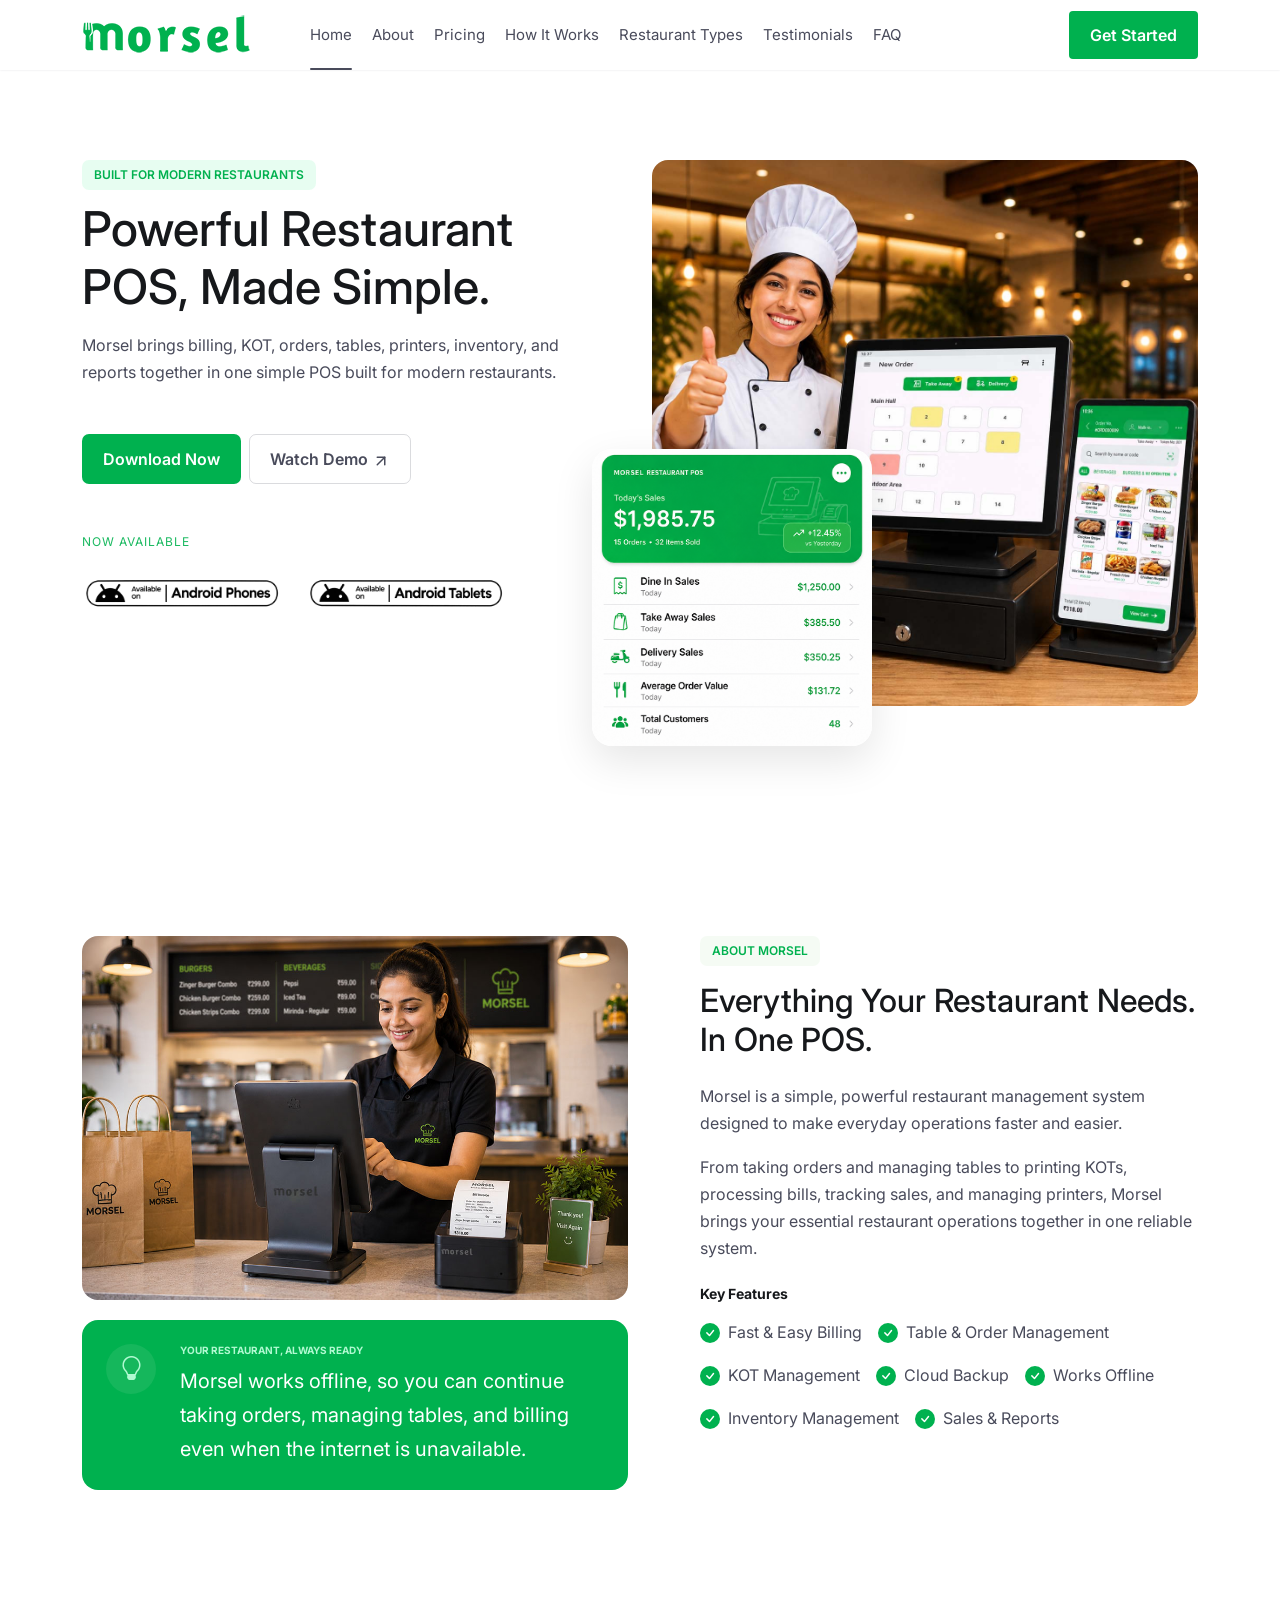
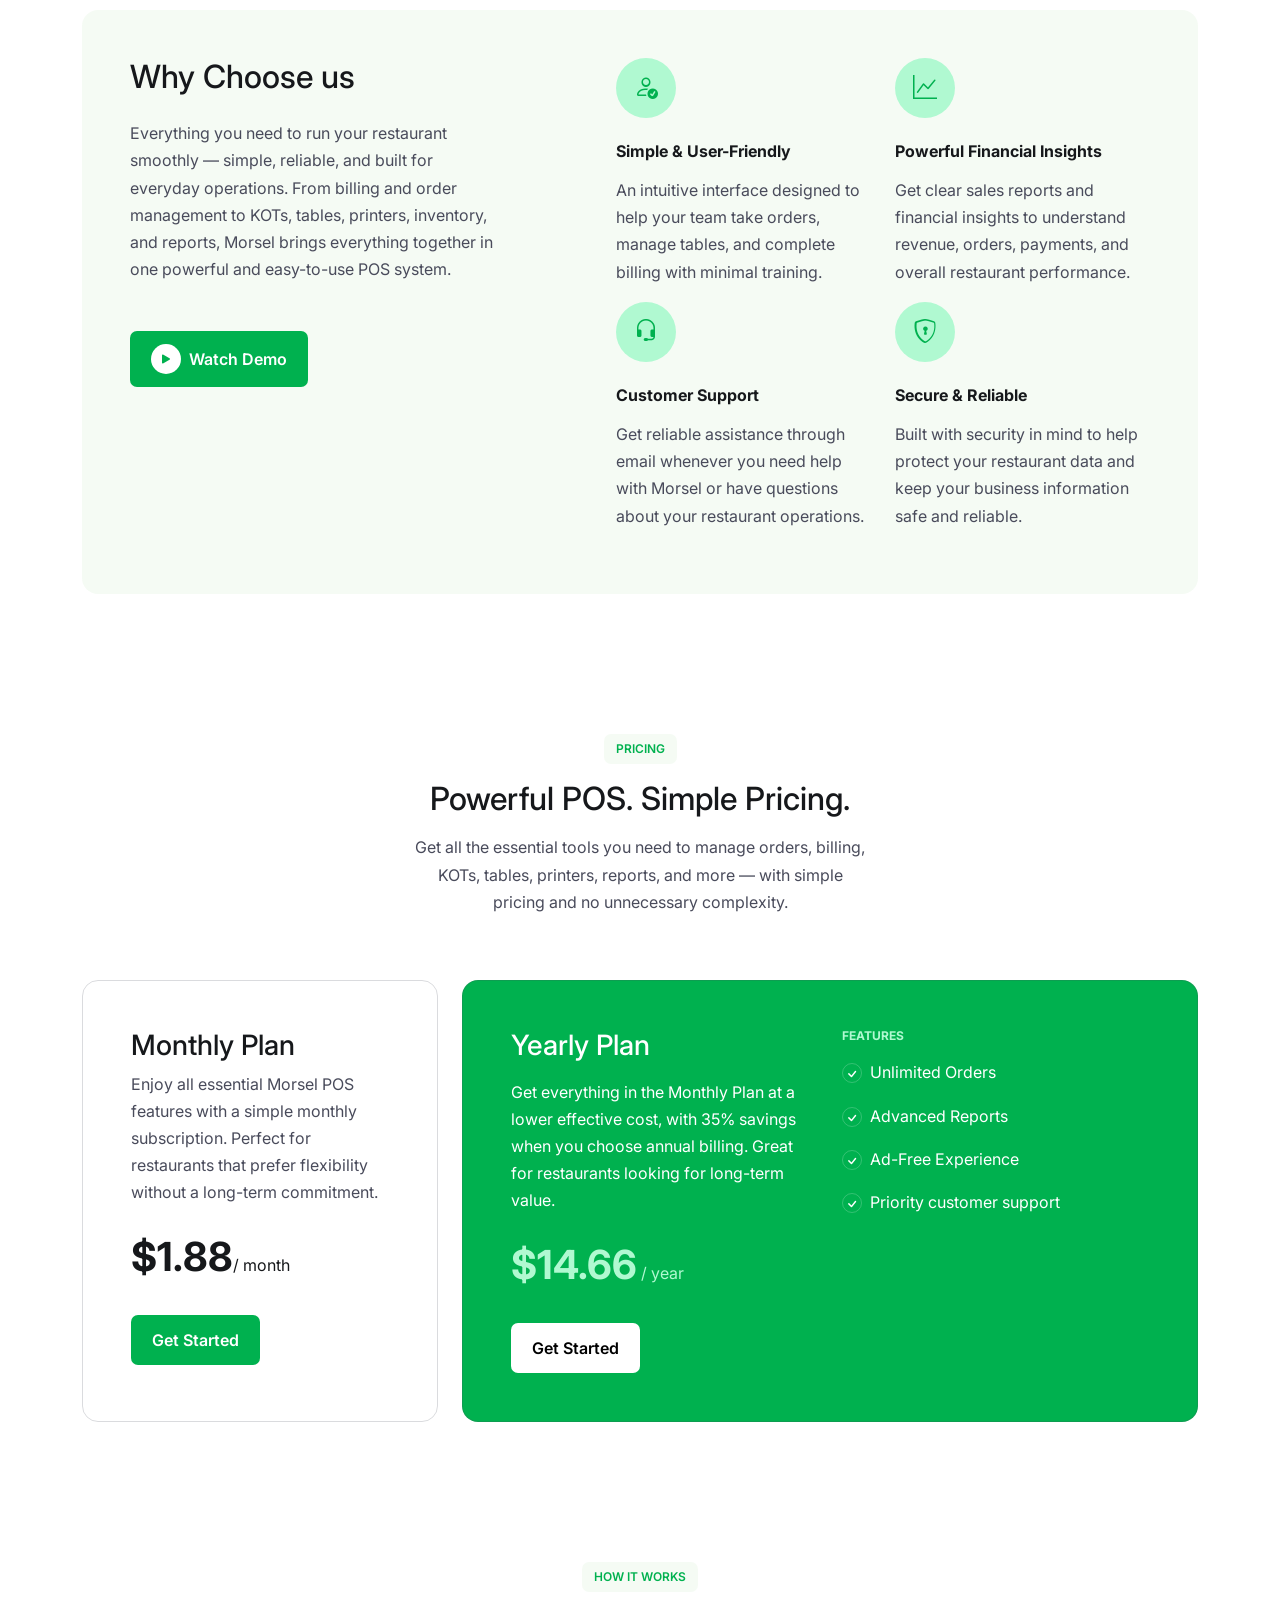
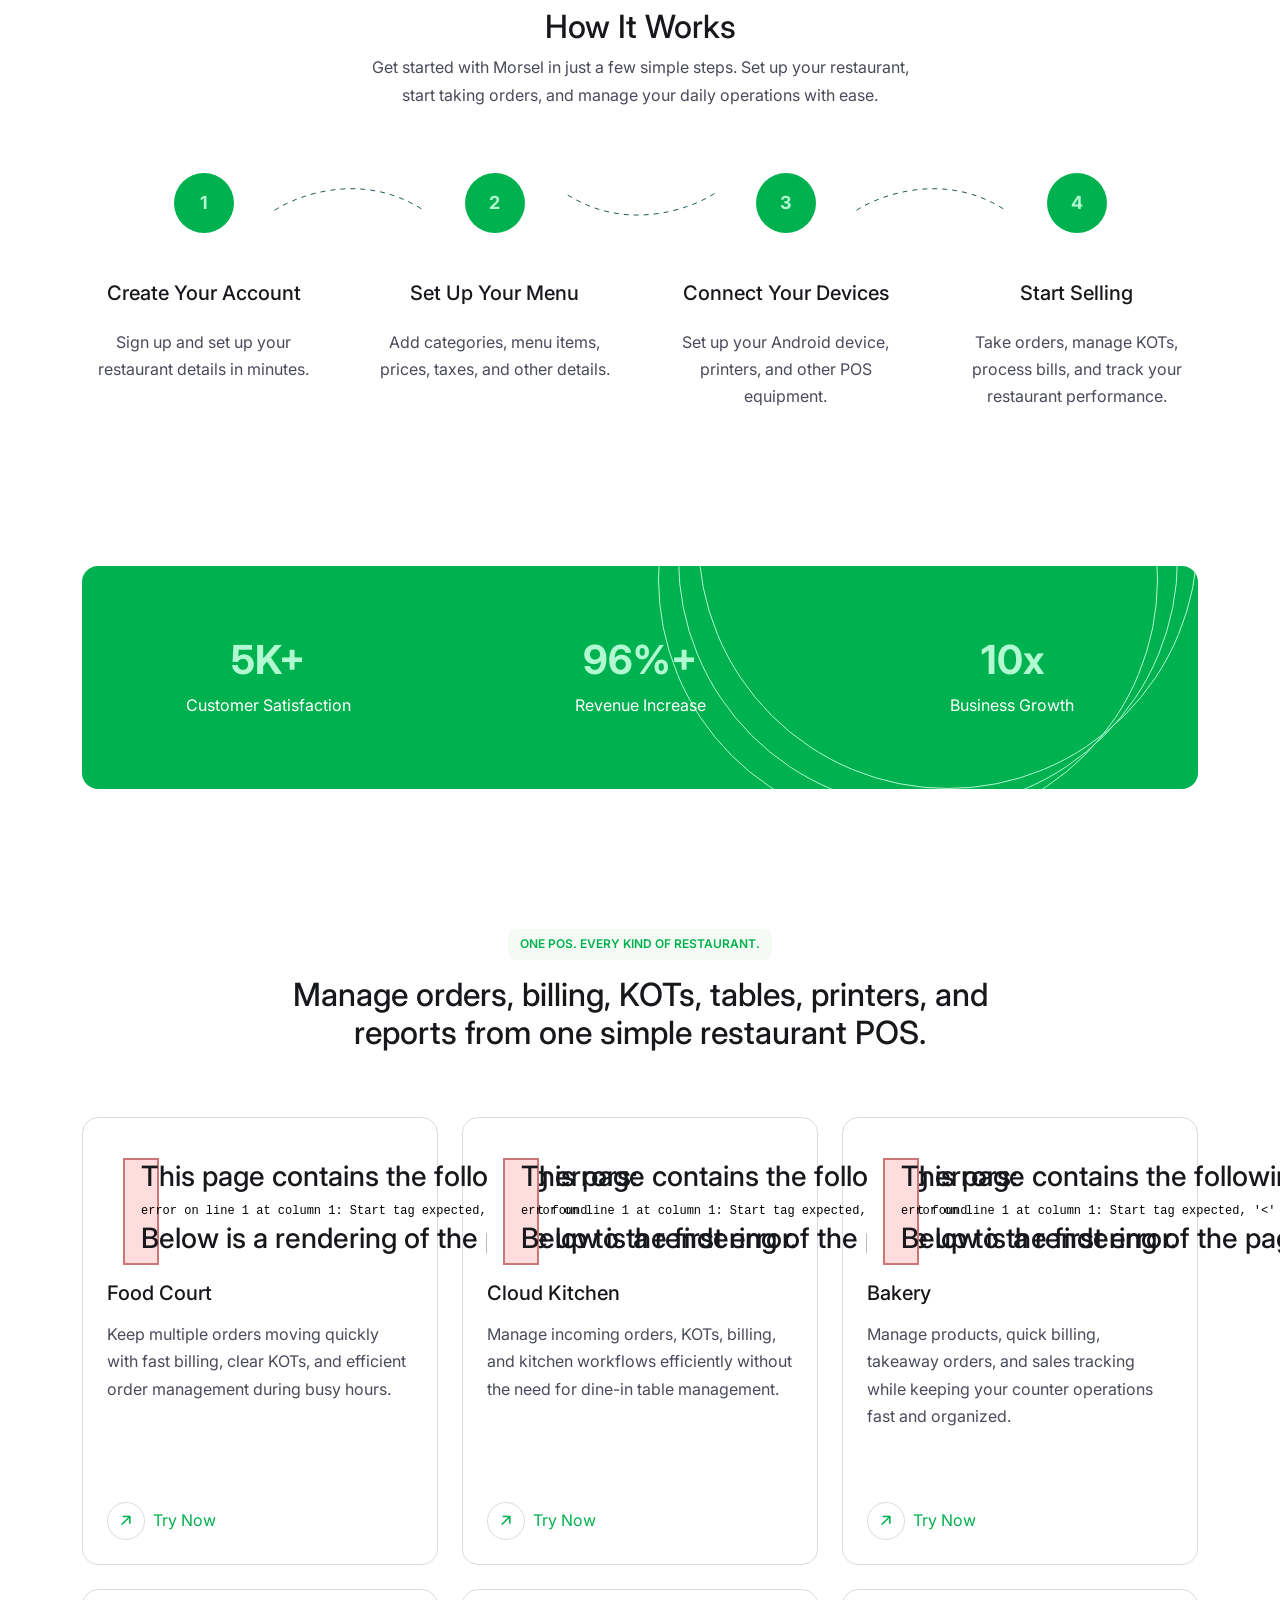
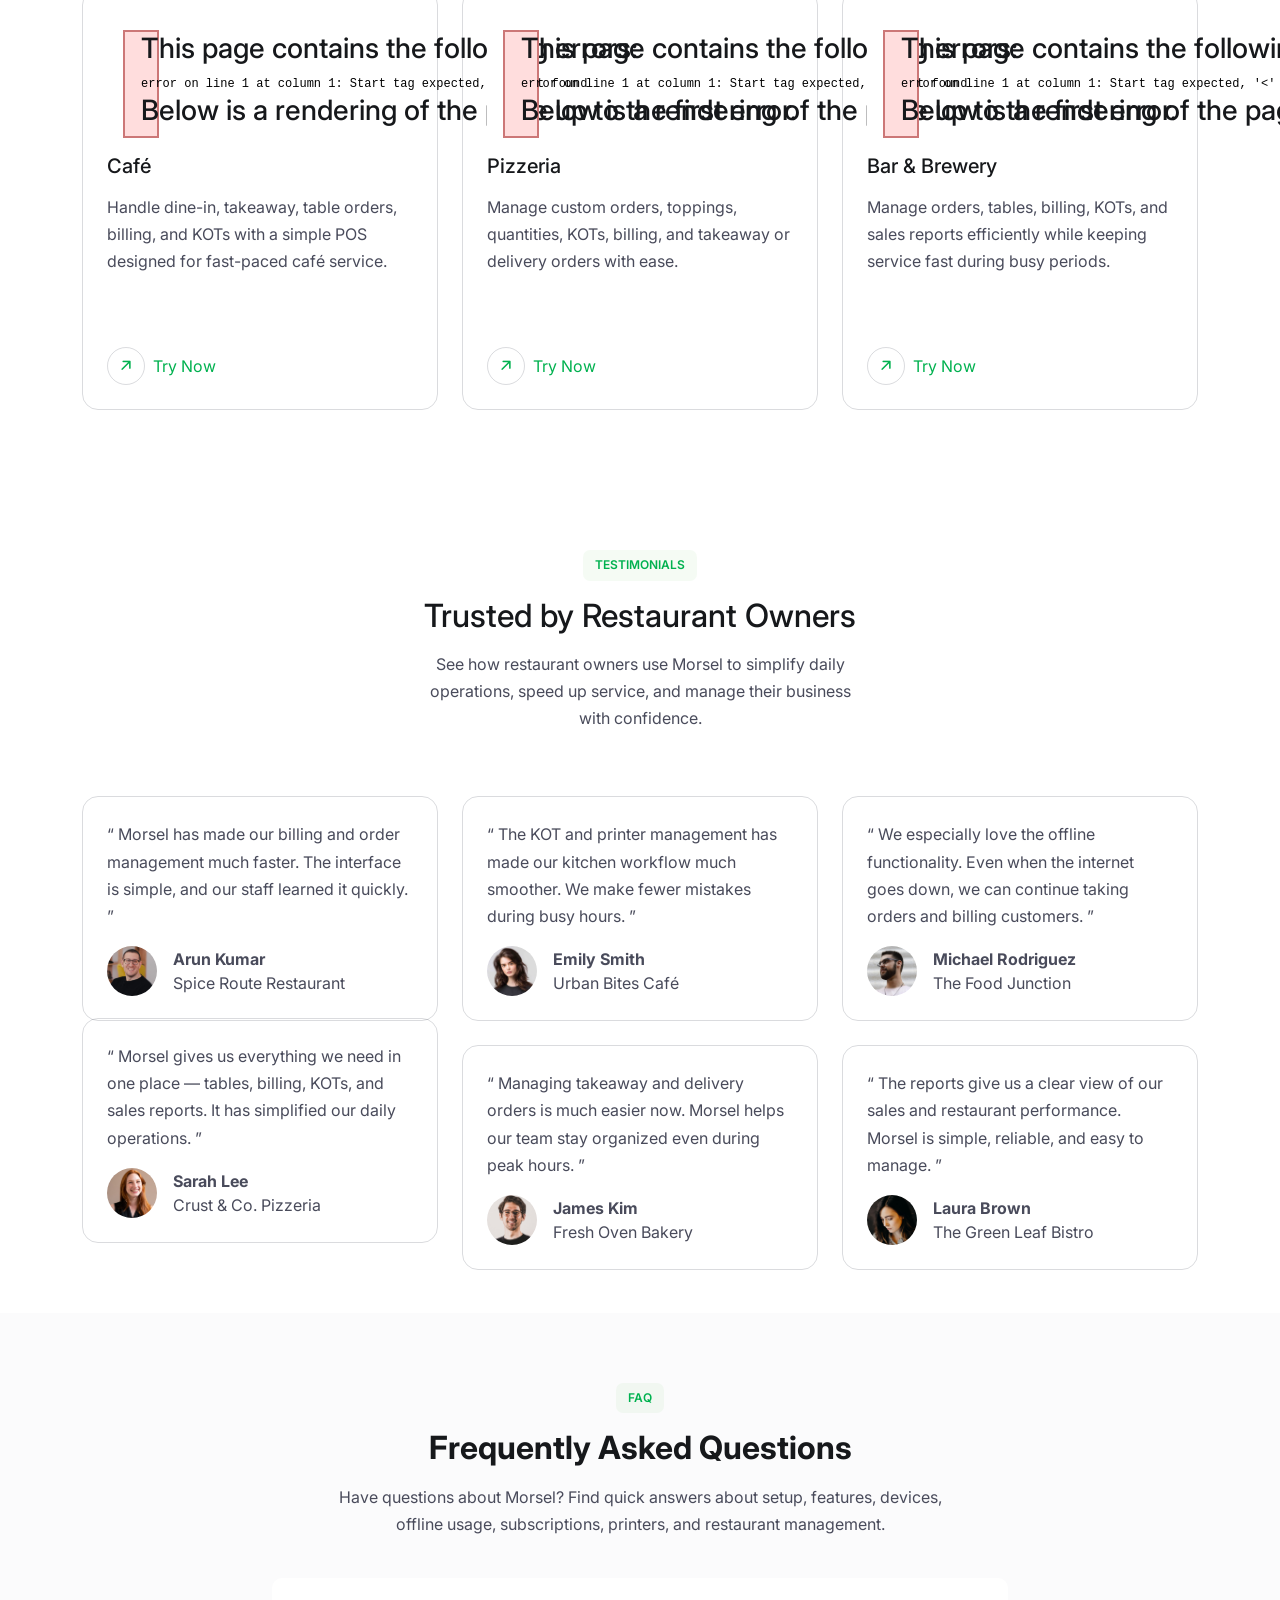
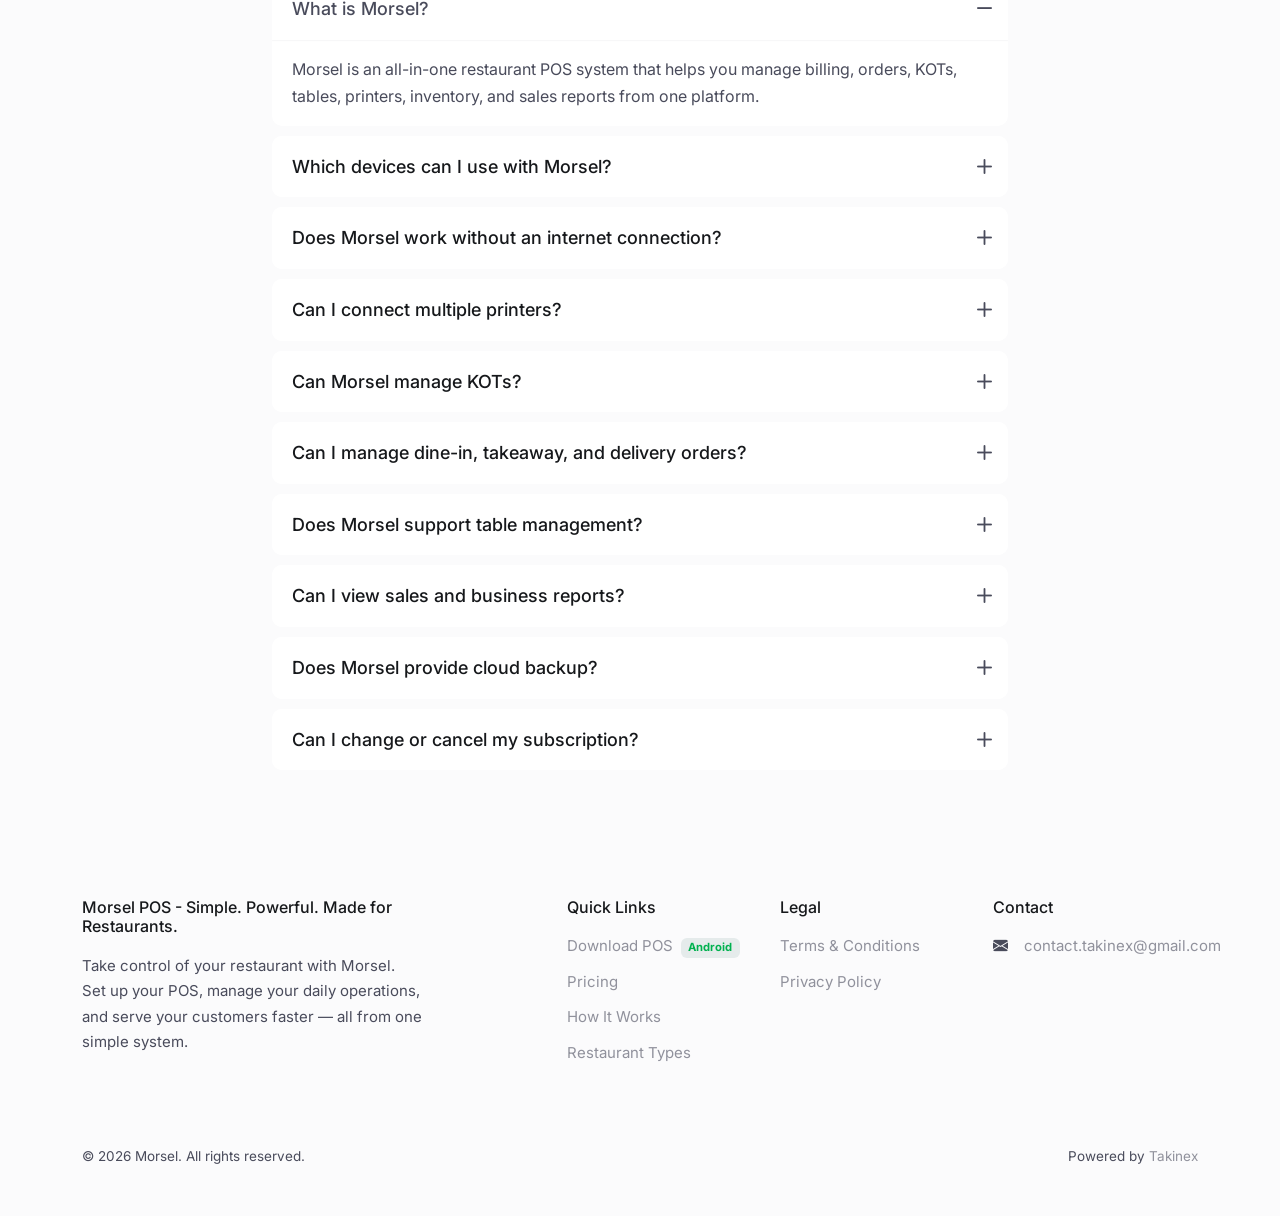
==== commit eb956304: "Update index1.html" ====
--- a/index1.html
+++ b/index1.html
@@ -146,7 +146,7 @@
                           <path d="M7 17 17 7"></path>
                         </svg></a></div>
                     <div class="logos mb-4" data-aos="fade-up" data-aos-delay="400"><span class="logos-title text-uppercase mb-4 d-block">NOW AVAILABLE</span>
-                      <div class="logos-images d-flex gap-4 align-items-center"><img class="img-fluid js-img-to-inline-svg" src="assets/images/logo/logo_android_phone.png" alt="Platform 1" style="width: 200px;"><img class="img-fluid js-img-to-inline-svg" src="assets/images/logo/logo_android_tablet.png" alt="Platform 1" style="width: 200px;"></div>
+                      <div class="logos-images d-flex gap-4 align-items-center"><img class="img-fluid" src="assets/images/logo/logo_android_phone.png" alt="Platform 1" style="width: 200px;"><img class="img-fluid" src="assets/images/logo/logo_android_tablet.png" alt="Platform 1" style="width: 200px;"></div>
                     </div>
                   </div>
                 </div>
@@ -722,4 +722,4 @@
     <script src="assets/js/send_email.js"></script>
     <!-- End JavaScripts-->
   </body>
-</html>+</html>
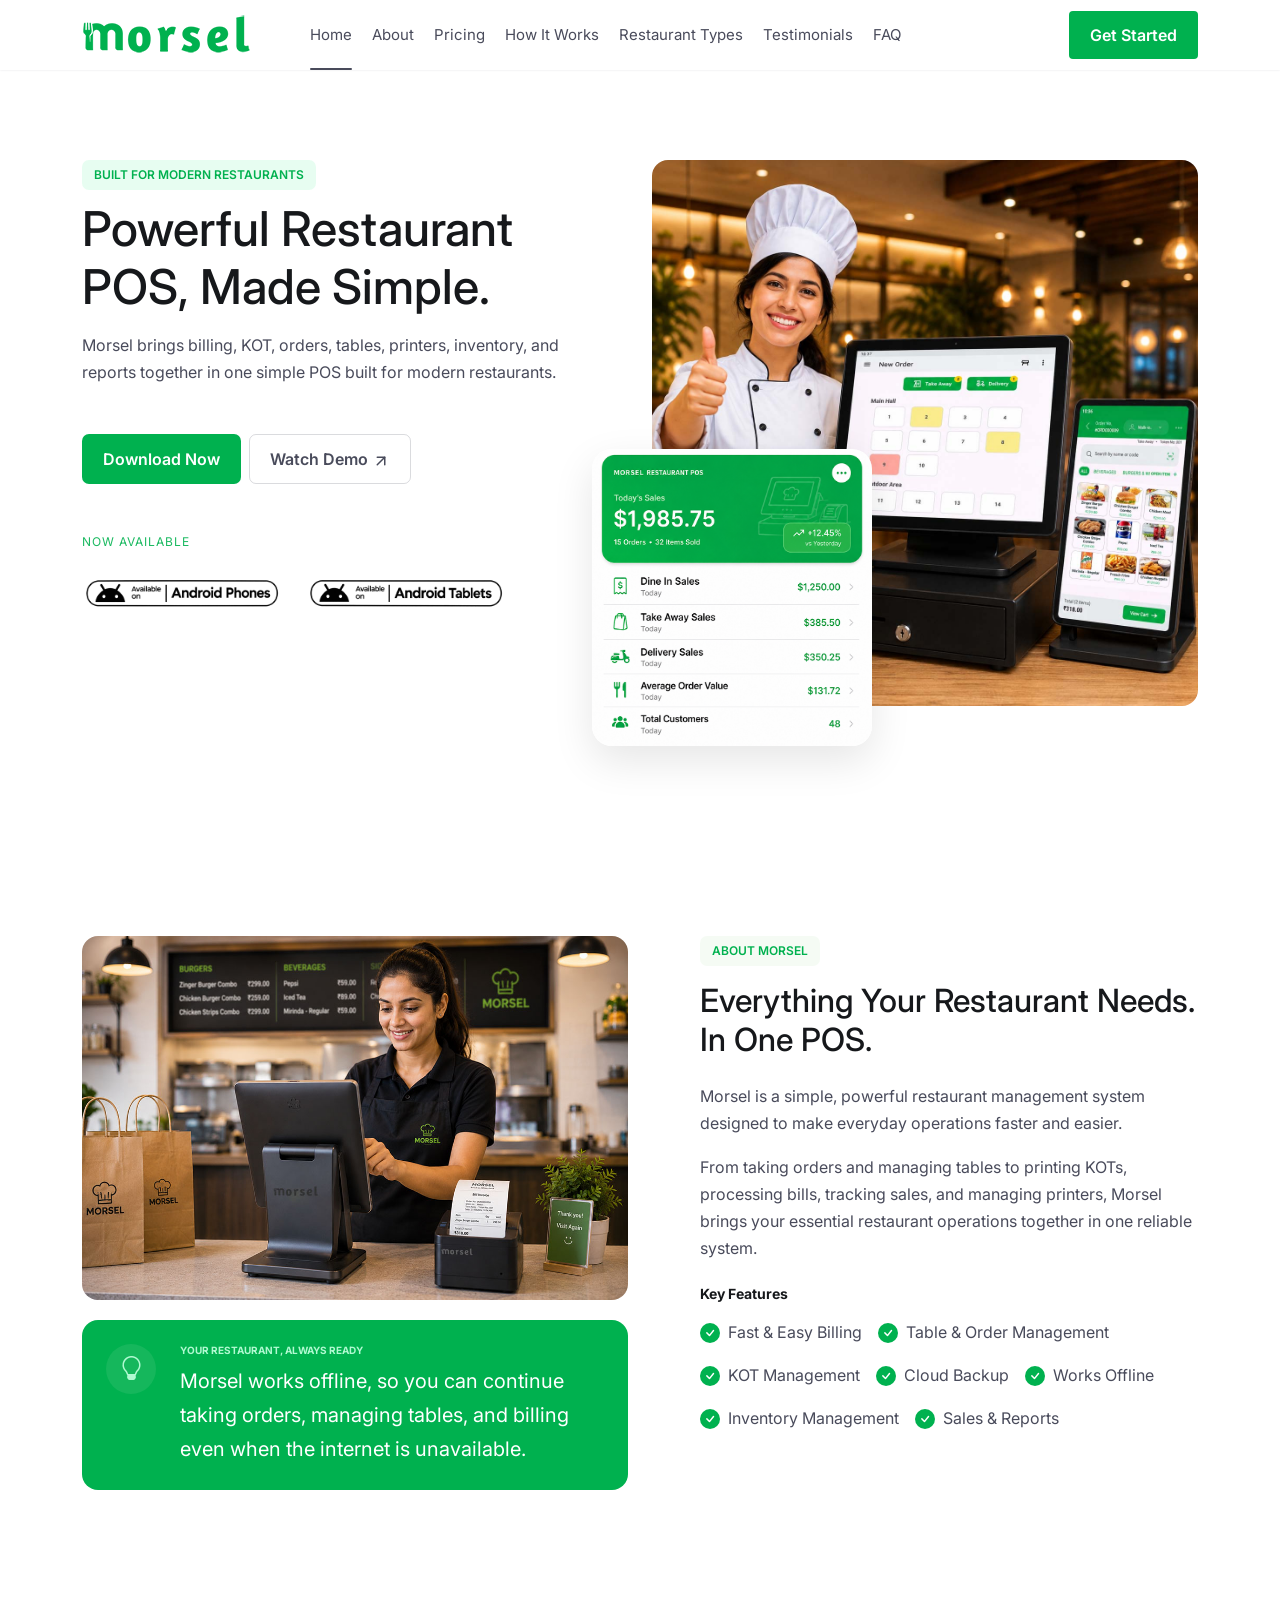
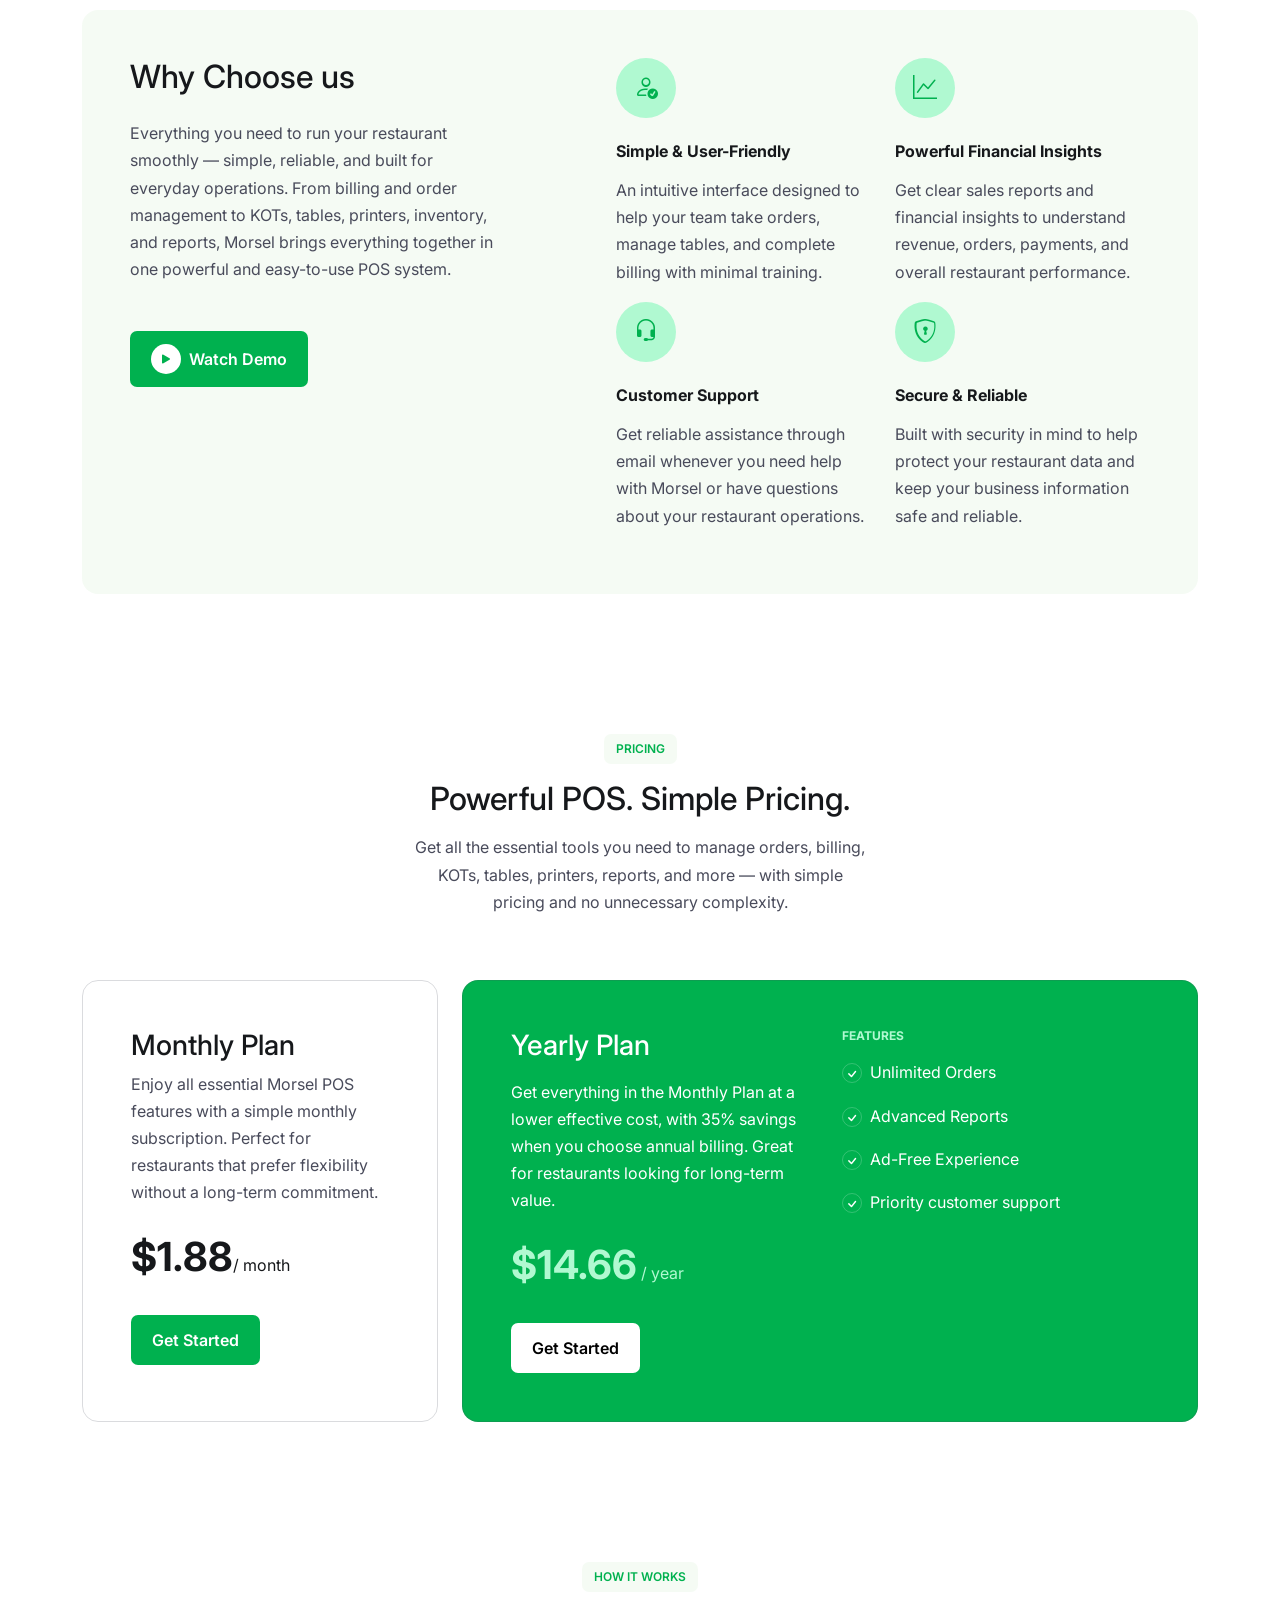
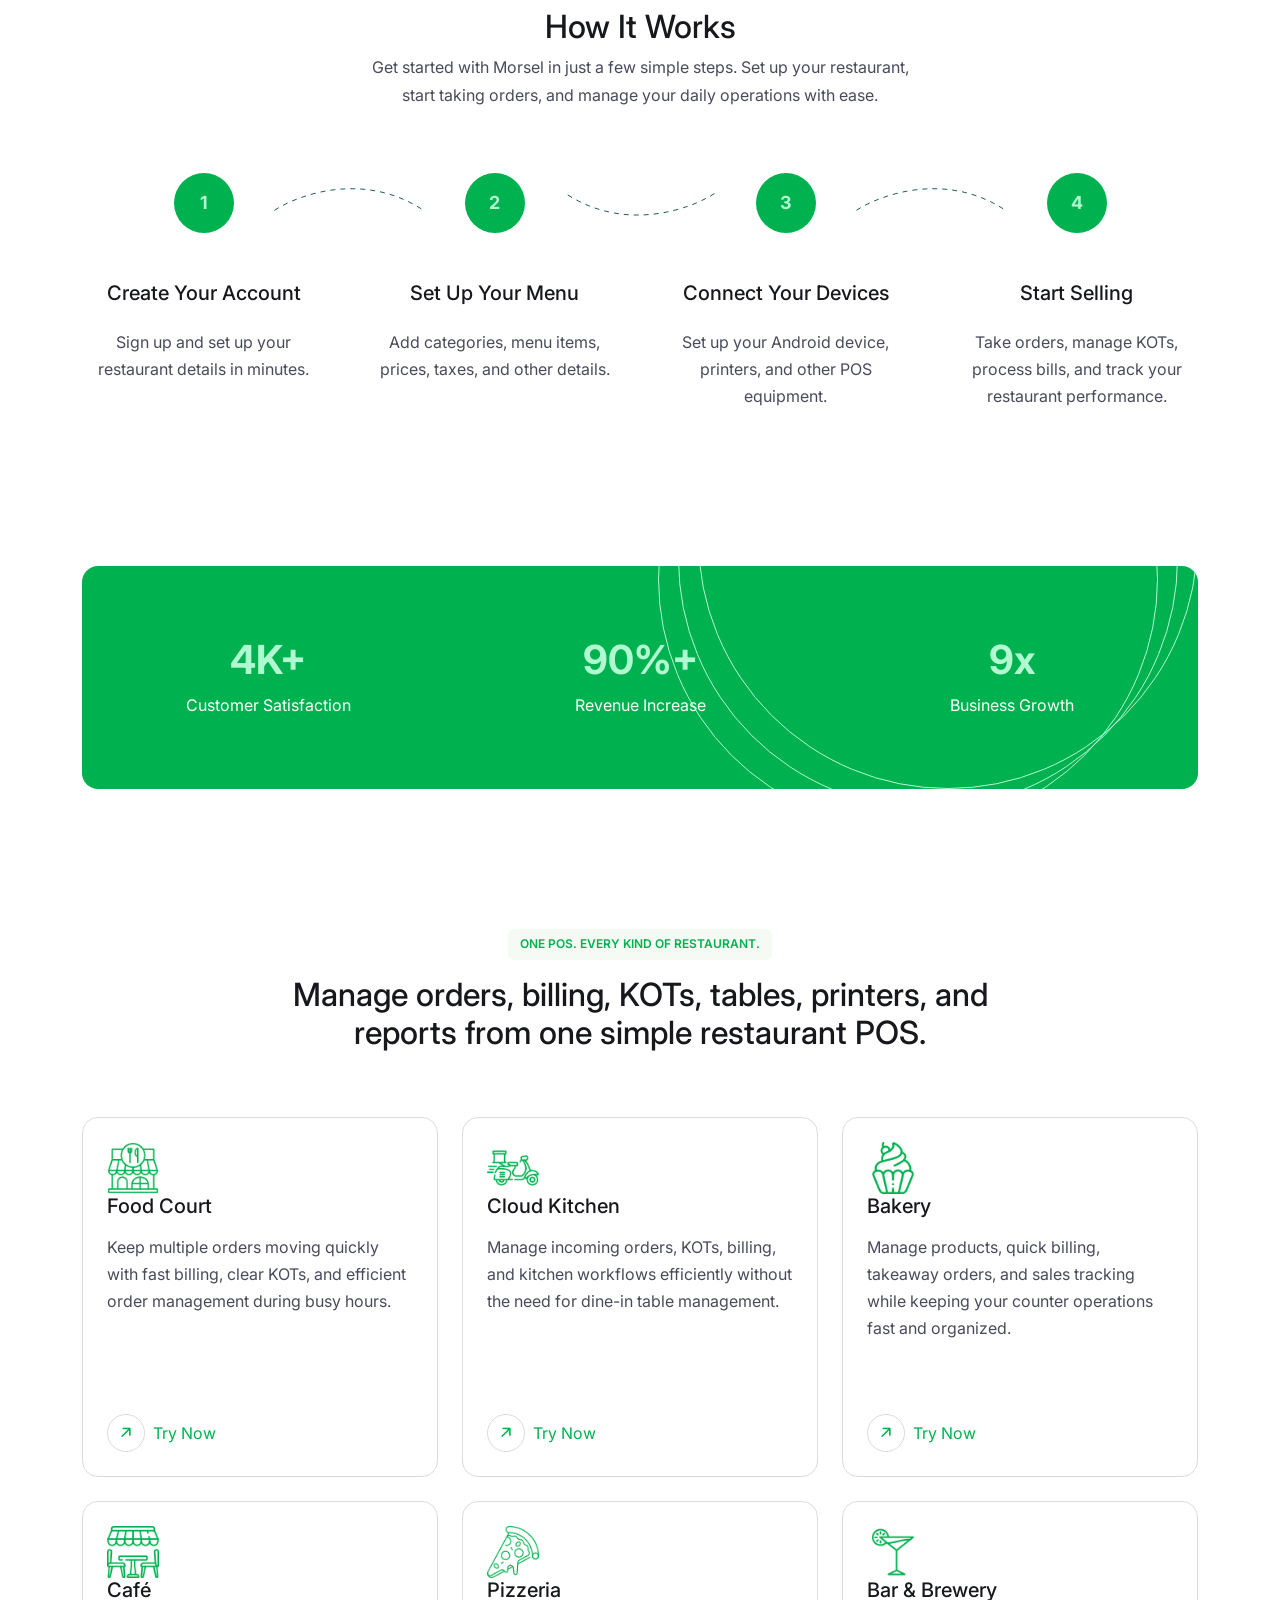
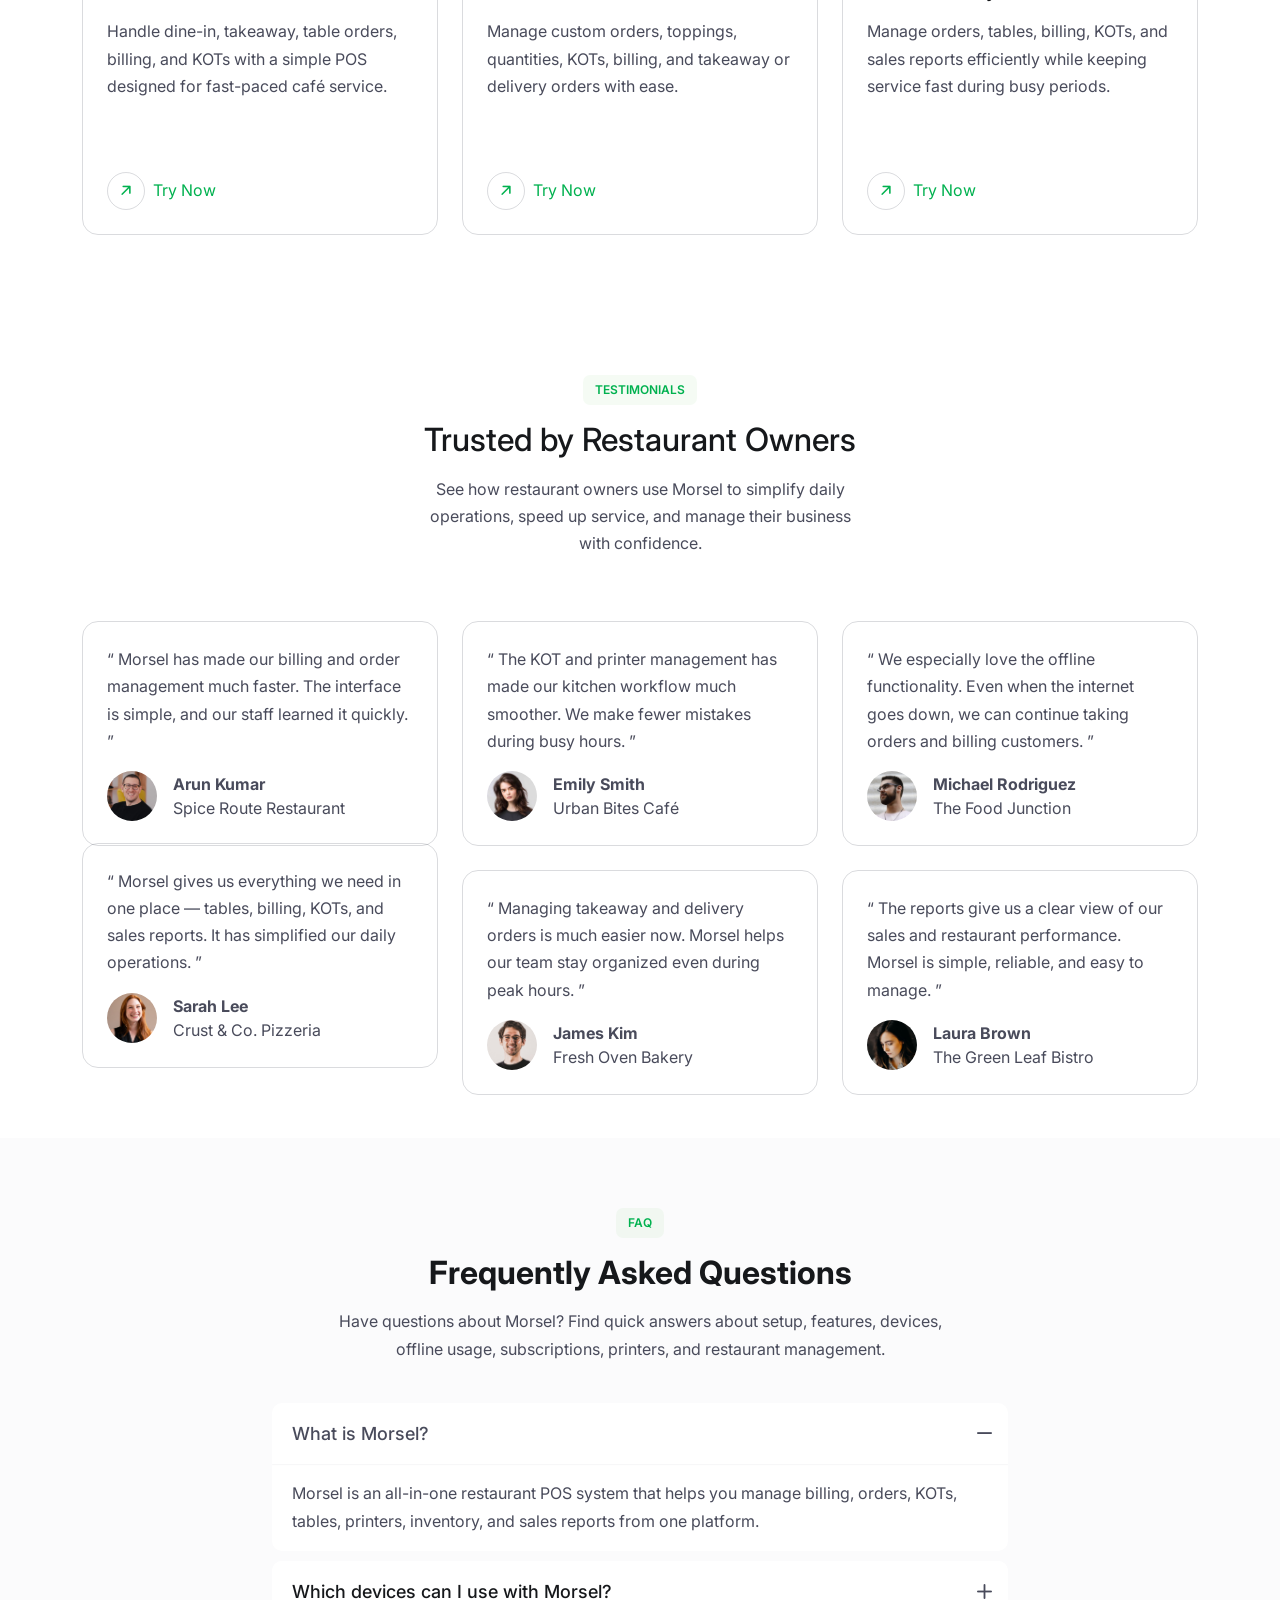
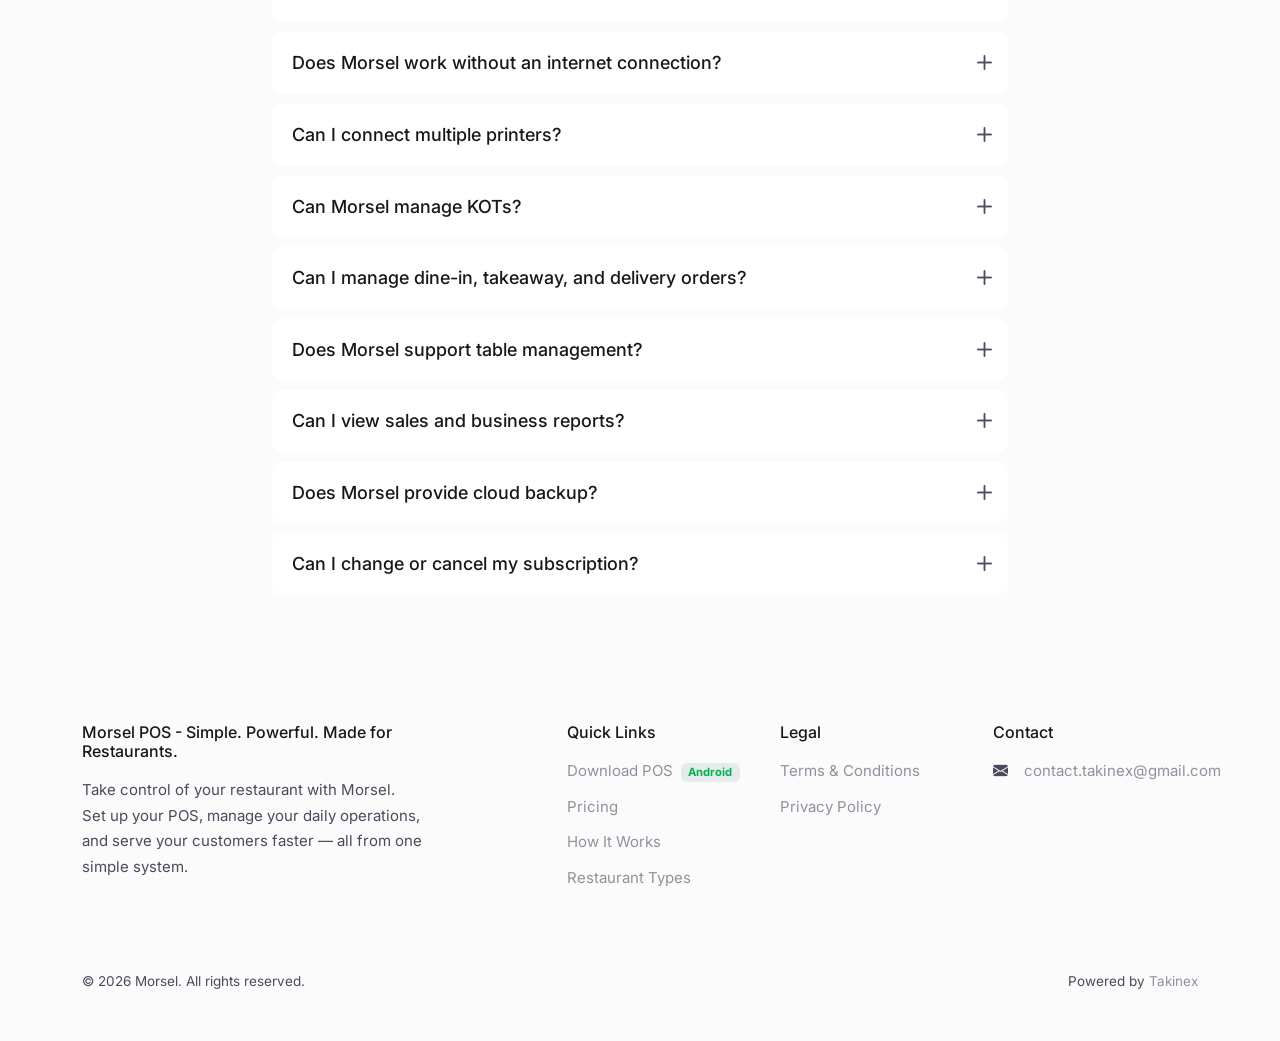
==== commit 4841f156: "Update index1.html" ====
--- a/index1.html
+++ b/index1.html
@@ -394,7 +394,7 @@
             <div class="row g-4">
               <div class="col-md-6 col-lg-4" data-aos="fade-up" data-aos-delay="0">
                 <div class="service-card p-4 rounded-4 h-100 d-flex flex-column justify-content-between gap-5">
-                  <div><img class="img-fluid js-img-to-inline-svg" src="assets/images/food-court.png" alt="Platform 1" style="width: 52px;">
+                  <div><img class="img-fluid " src="assets/images/food-court.png" alt="Platform 1" style="width: 52px;">
                     <h3 class="fs-5 mb-3">Food Court</h3>
                     <p class="mb-4">Keep multiple orders moving quickly with fast billing, clear KOTs, and efficient order management during busy hours.</p>
                   </div><a class="special-link d-inline-flex gap-2 align-items-center text-decoration-none" href="https://play.google.com/store/apps/details?id=com.takinex.morsel"><span class="icons"><i class="icon-1 bi bi-arrow-right-short"></i><i class="icon-2 bi bi-arrow-right-short"> </i></span><span>Try Now</span></a>
@@ -402,7 +402,7 @@
               </div>
               <div class="col-md-6 col-lg-4" data-aos="fade-up" data-aos-delay="200">
                 <div class="service-card p-4 rounded-4 h-100 d-flex flex-column justify-content-between gap-5">
-                  <div><img class="img-fluid js-img-to-inline-svg" src="assets/images/cloud-kitchen.png" alt="Platform 1" style="width: 52px;">
+                  <div><img class="img-fluid " src="assets/images/cloud-kitchen.png" alt="Platform 1" style="width: 52px;">
                     <h3 class="fs-5 mb-3">Cloud Kitchen</h3>
                     <p class="mb-4">Manage incoming orders, KOTs, billing, and kitchen workflows efficiently without the need for dine-in table management.</p>
                   </div><a class="special-link d-inline-flex gap-2 align-items-center text-decoration-none" href="https://play.google.com/store/apps/details?id=com.takinex.morsel"><span class="icons"><i class="icon-1 bi bi-arrow-right-short"></i><i class="icon-2 bi bi-arrow-right-short"> </i></span><span>Try Now</span></a>
@@ -410,7 +410,7 @@
               </div>
               <div class="col-md-6 col-lg-4" data-aos="fade-up" data-aos-delay="300">
                 <div class="service-card p-4 rounded-4 h-100 d-flex flex-column justify-content-between gap-5">
-                  <div><img class="img-fluid js-img-to-inline-svg" src="assets/images/bakery.png" alt="Platform 1" style="width: 52px;">
+                  <div><img class="img-fluid " src="assets/images/bakery.png" alt="Platform 1" style="width: 52px;">
                     <h3 class="fs-5 mb-3">Bakery</h3>
                     <p class="mb-4">Manage products, quick billing, takeaway orders, and sales tracking while keeping your counter operations fast and organized.</p>
                   </div><a class="special-link d-inline-flex gap-2 align-items-center text-decoration-none" href="https://play.google.com/store/apps/details?id=com.takinex.morsel"><span class="icons"><i class="icon-1 bi bi-arrow-right-short"></i><i class="icon-2 bi bi-arrow-right-short"> </i></span><span>Try Now</span></a>
@@ -418,7 +418,7 @@
               </div>
               <div class="col-md-6 col-lg-4" data-aos="fade-up" data-aos-delay="400">
                 <div class="service-card p-4 rounded-4 h-100 d-flex flex-column justify-content-between gap-5">
-                  <div><img class="img-fluid js-img-to-inline-svg" src="assets/images/cafe.png" alt="Platform 1" style="width: 52px;">
+                  <div><img class="img-fluid " src="assets/images/cafe.png" alt="Platform 1" style="width: 52px;">
                     <h3 class="fs-5 mb-3">Café</h3>
                     <p class="mb-4">Handle dine-in, takeaway, table orders, billing, and KOTs with a simple POS designed for fast-paced café service.</p>
                   </div><a class="special-link d-inline-flex gap-2 align-items-center text-decoration-none" href="https://play.google.com/store/apps/details?id=com.takinex.morsel"><span class="icons"><i class="icon-1 bi bi-arrow-right-short"></i><i class="icon-2 bi bi-arrow-right-short"> </i></span><span>Try Now</span></a>
@@ -426,7 +426,7 @@
               </div>
               <div class="col-md-6 col-lg-4" data-aos="fade-up" data-aos-delay="500">
                 <div class="service-card p-4 rounded-4 h-100 d-flex flex-column justify-content-between gap-5">
-                  <div><img class="img-fluid js-img-to-inline-svg" src="assets/images/pizza.png" alt="Platform 1" style="width: 52px;">
+                  <div><img class="img-fluid " src="assets/images/pizza.png" alt="Platform 1" style="width: 52px;">
                     <h3 class="fs-5 mb-3">Pizzeria</h3>
                     <p class="mb-4">Manage custom orders, toppings, quantities, KOTs, billing, and takeaway or delivery orders with ease.</p>
                   </div><a class="special-link d-inline-flex gap-2 align-items-center text-decoration-none" href="https://play.google.com/store/apps/details?id=com.takinex.morsel"><span class="icons"><i class="icon-1 bi bi-arrow-right-short"></i><i class="icon-2 bi bi-arrow-right-short"> </i></span><span>Try Now</span></a>
@@ -434,7 +434,7 @@
               </div>
               <div class="col-md-6 col-lg-4" data-aos="fade-up" data-aos-delay="600">
                 <div class="service-card p-4 rounded-4 h-100 d-flex flex-column justify-content-between gap-5">
-                  <div><img class="img-fluid js-img-to-inline-svg" src="assets/images/bar.png" alt="Platform 1" style="width: 52px;">
+                  <div><img class="img-fluid " src="assets/images/bar.png" alt="Platform 1" style="width: 52px;">
                     <h3 class="fs-5 mb-3">Bar & Brewery</h3>
                     <p class="mb-4">Manage orders, tables, billing, KOTs, and sales reports efficiently while keeping service fast during busy periods.</p>
                   </div><a class="special-link d-inline-flex gap-2 align-items-center text-decoration-none" href="https://play.google.com/store/apps/details?id=com.takinex.morsel"><span class="icons"><i class="icon-1 bi bi-arrow-right-short"></i><i class="icon-2 bi bi-arrow-right-short"> </i></span><span>Try Now</span></a>
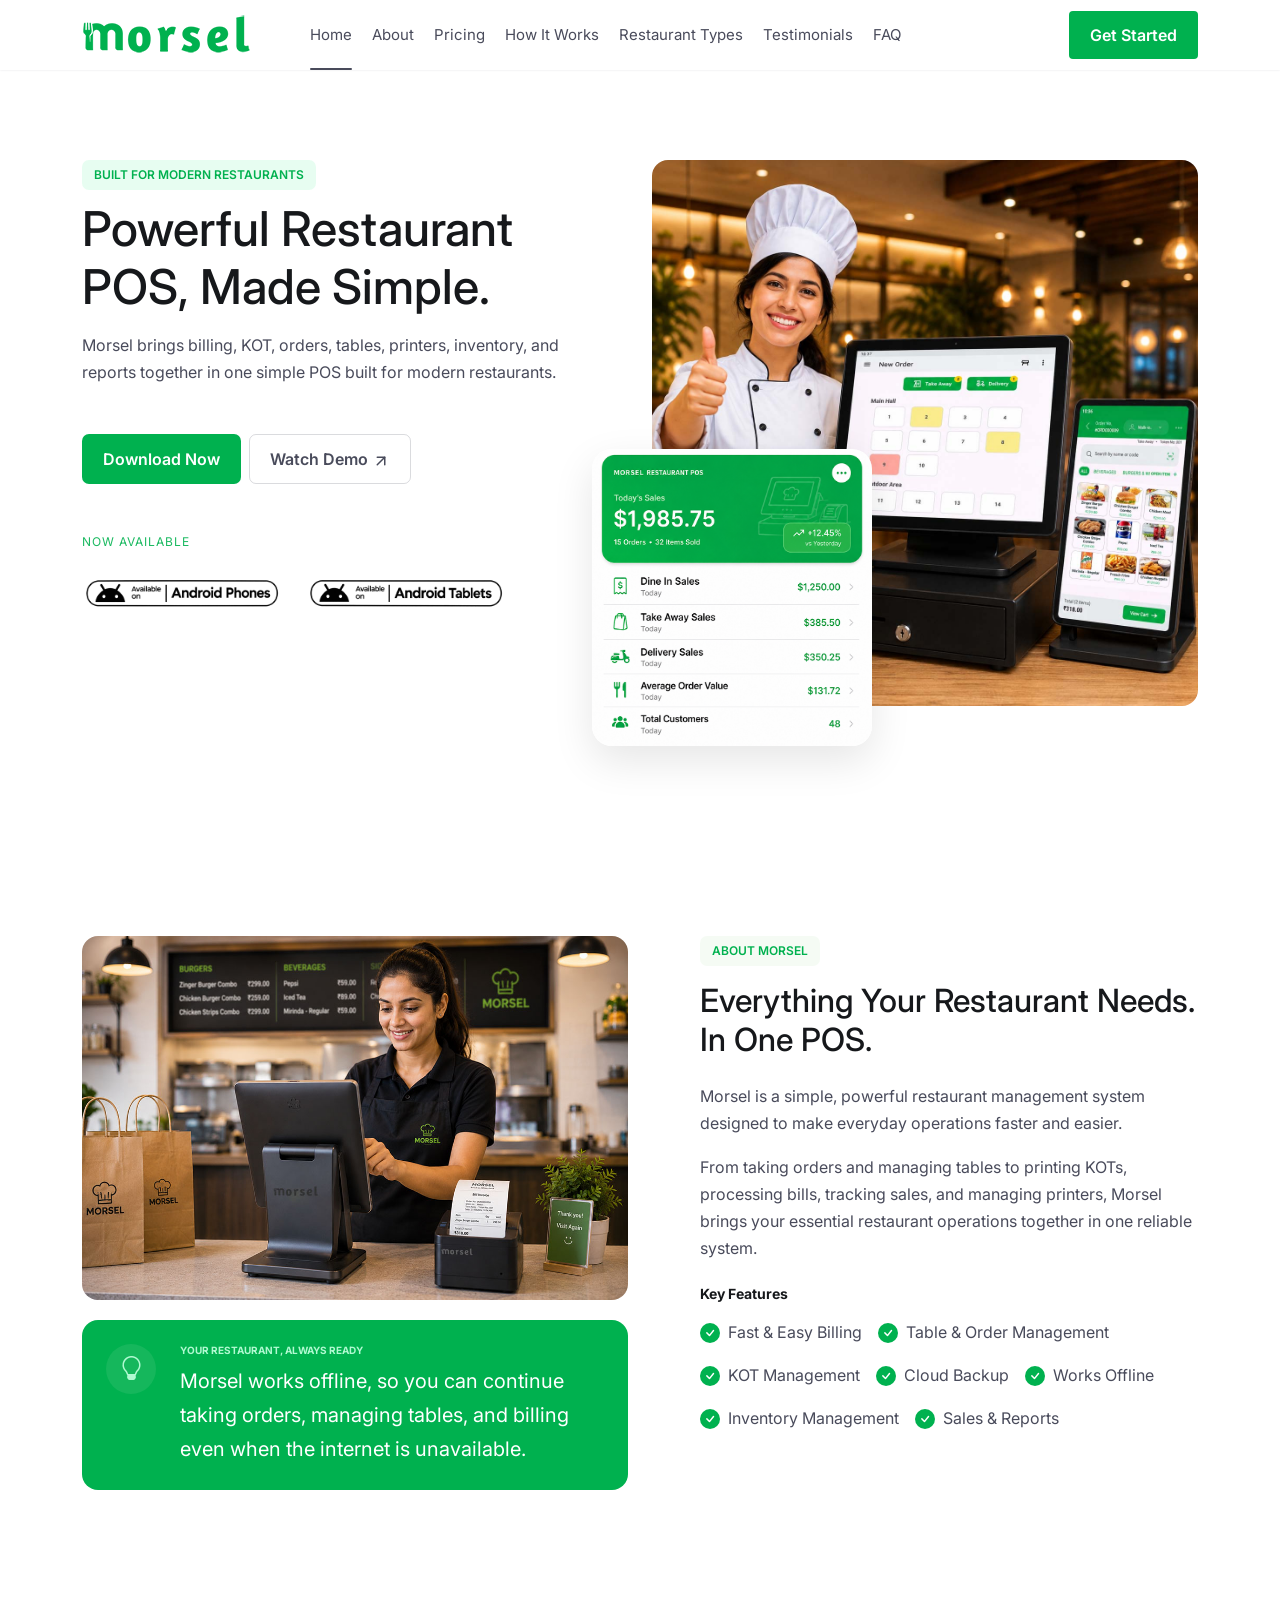
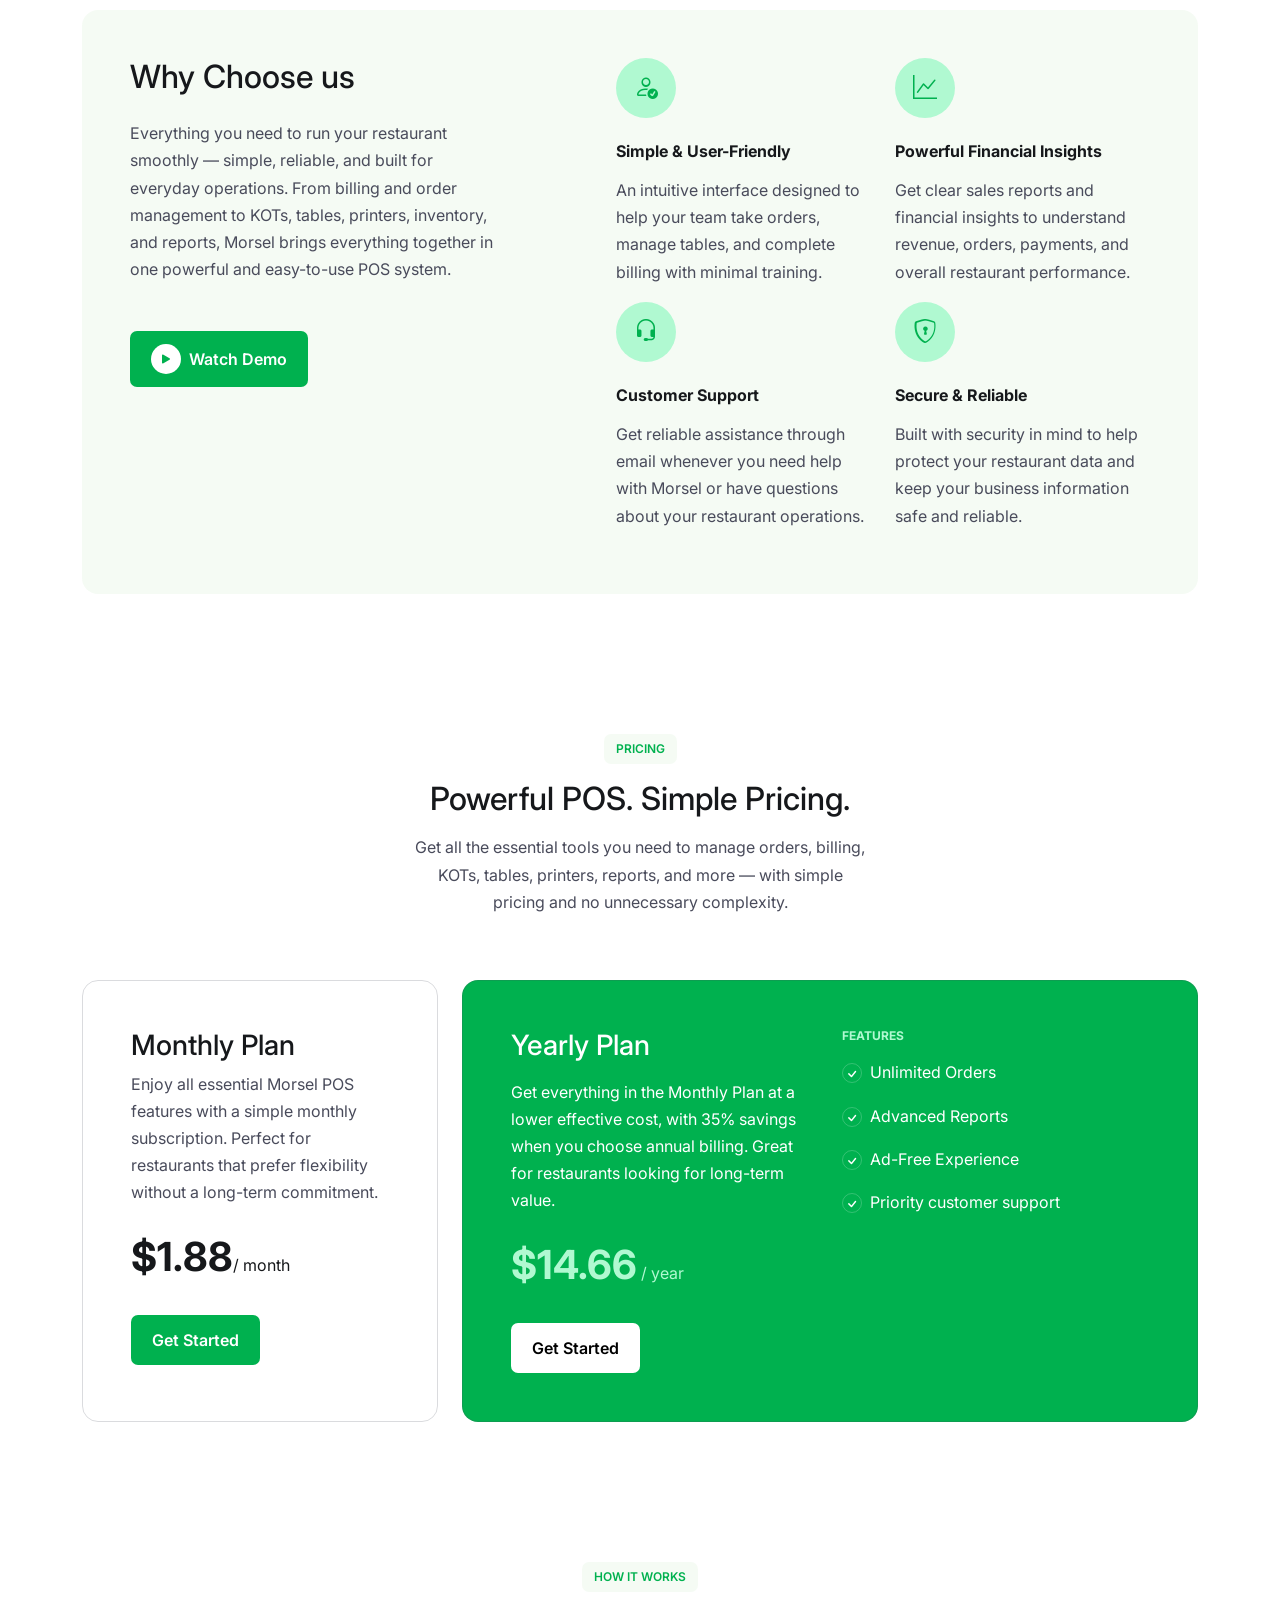
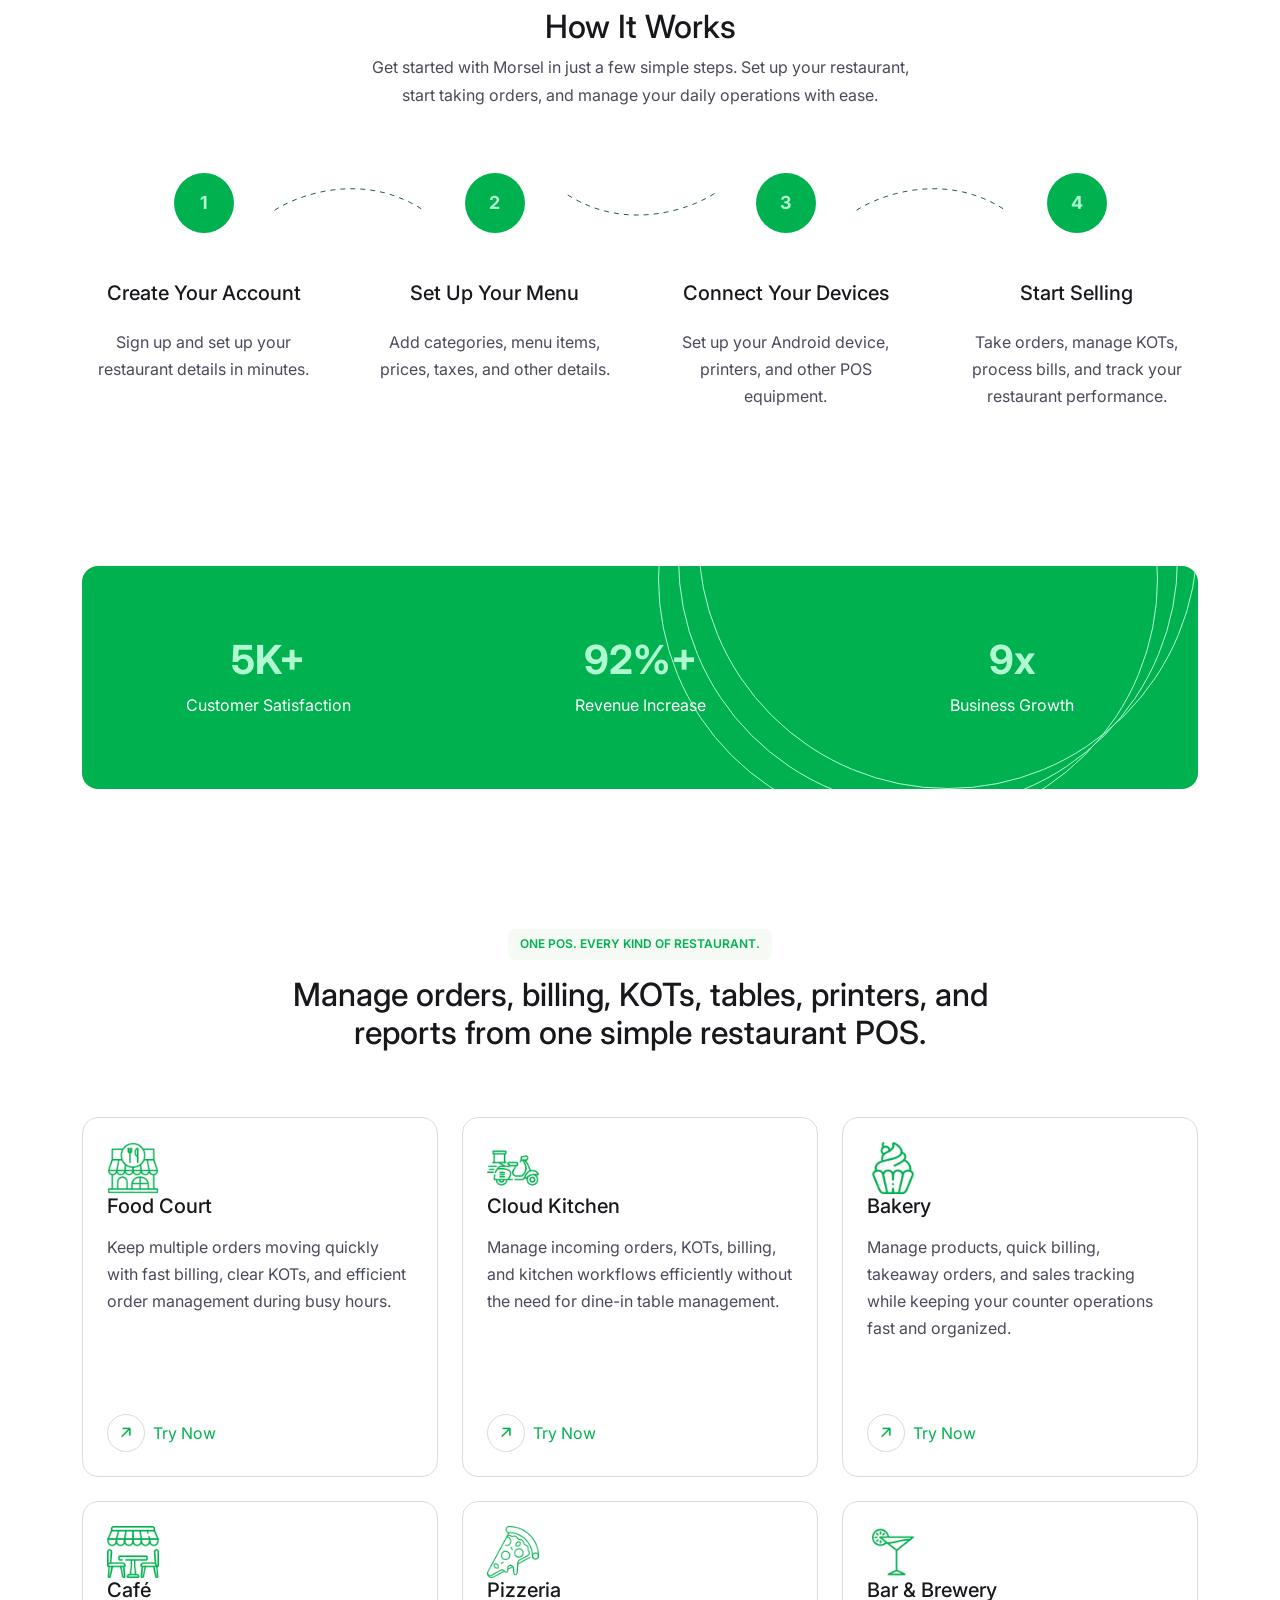
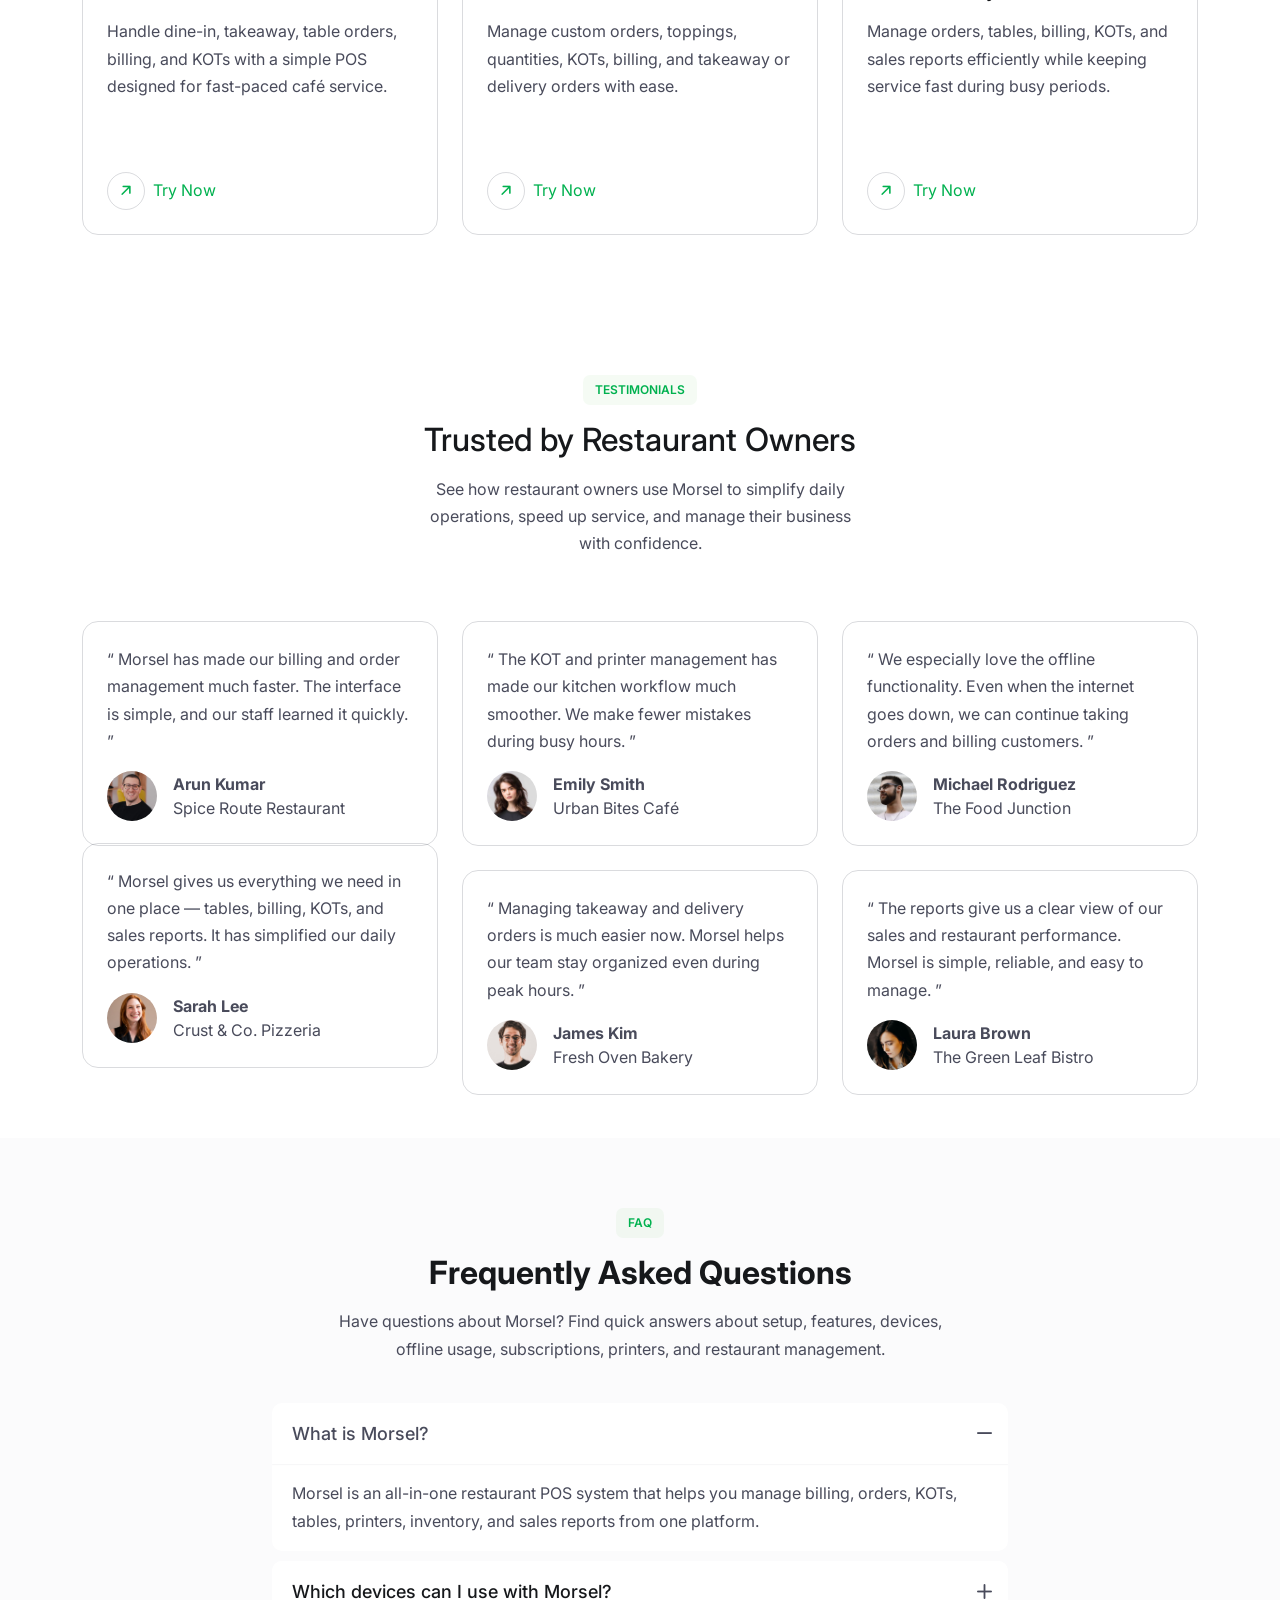
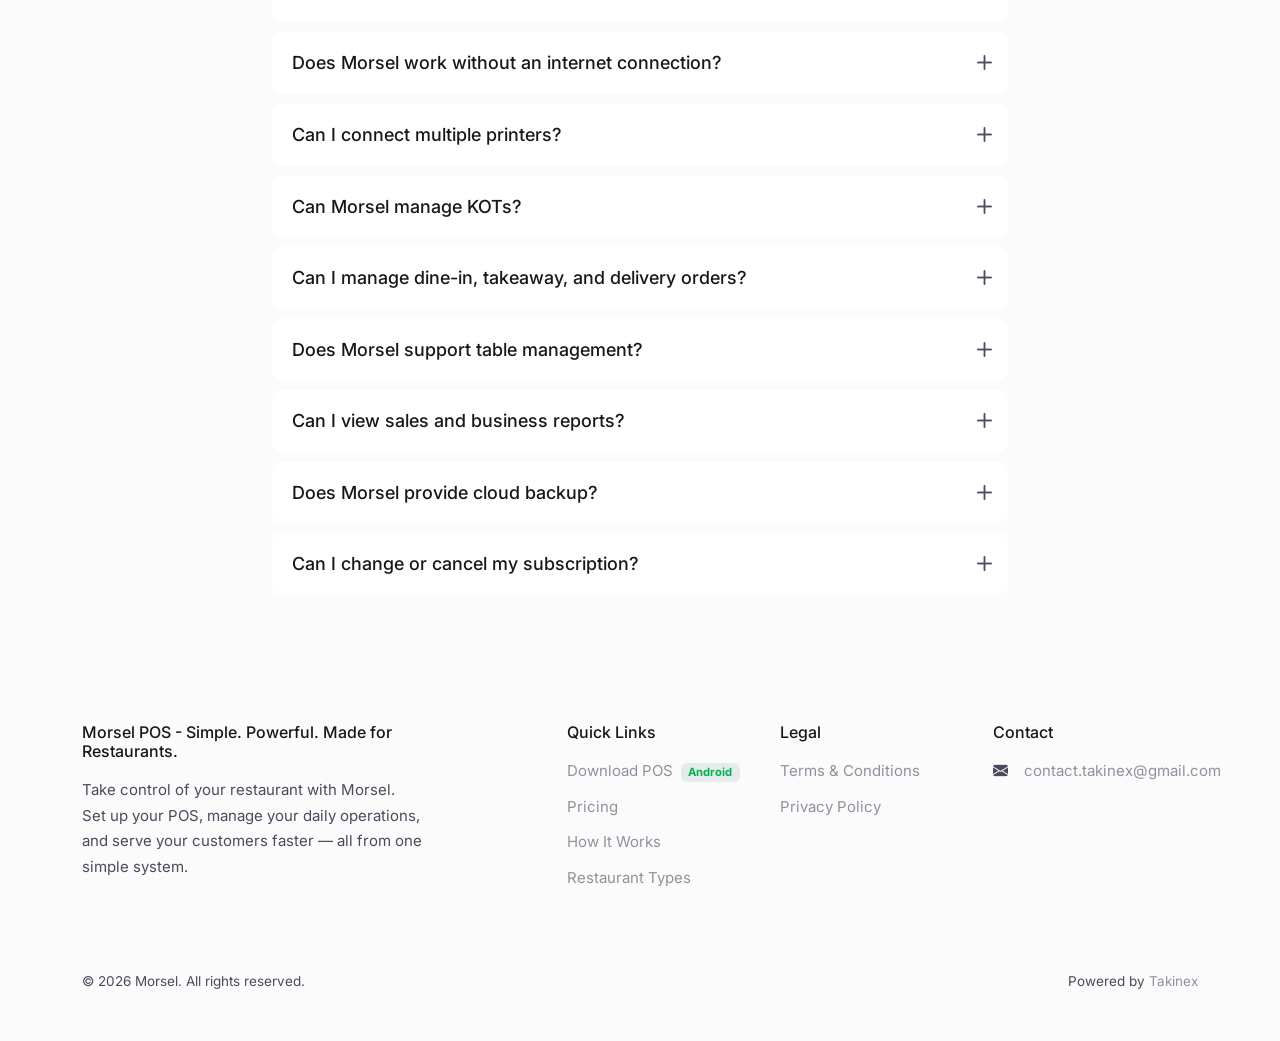
==== commit 2636e552: "Update index1.html" ====
--- a/index1.html
+++ b/index1.html
@@ -140,7 +140,7 @@
                   <div class="col-lg-11"><span class="hero-subtitle text-uppercase" data-aos="fade-up" data-aos-delay="0">BUILT FOR MODERN RESTAURANTS</span>
                     <h1 class="hero-title mb-3" data-aos="fade-up" data-aos-delay="100">Powerful Restaurant POS, Made Simple.</h1>
                     <p class="hero-description mb-4 mb-lg-5" data-aos="fade-up" data-aos-delay="200">Morsel brings billing, KOT, orders, tables, printers, inventory, and reports together in one simple POS built for modern restaurants.</p>
-                    <div class="cta d-flex gap-2 mb-4 mb-lg-5" data-aos="fade-up" data-aos-delay="300"><a class="btn" href="https://play.google.com/store/apps/details?id=com.takinex.morsel">Download Now</a><a class="btn btn-white-outline" href="#">Watch Demo 
+                    <div class="cta d-flex gap-2 mb-4 mb-lg-5" data-aos="fade-up" data-aos-delay="300"><a class="btn" href="https://play.google.com/store/apps/details?id=com.takinex.morsel">Download Now</a><a class="btn btn-white-outline" href="https://www.youtube.com/watch?v=Wu8PnNGSduk">Watch Demo 
                         <svg class="lucide lucide-arrow-up-right" xmlns="http://www.w3.org/2000/svg" width="18" height="18" viewbox="0 0 24 24" fill="none" stroke="currentColor" stroke-width="2" stroke-linecap="round" stroke-linejoin="round">
                           <path d="M7 7h10v10"></path>
                           <path d="M7 17 17 7"></path>
@@ -216,7 +216,7 @@
                               <h2 class="mb-4">Why Choose us</h2>
                               <p class="mb-5">Everything you need to run your restaurant smoothly — simple, reliable, and built for everyday operations. From billing and order management to KOTs, tables, printers, inventory, and reports, Morsel brings everything together in one powerful and easy-to-use POS system.</p>
                             </div>
-                            <div class="align-self-start"><a class="glightbox btn btn-play d-inline-flex align-items-center gap-2" href="https://www.youtube.com" data-gallery="video"><i class="bi bi-play-fill"></i> Watch Demo</a></div>
+                            <div class="align-self-start"><a class="glightbox btn btn-play d-inline-flex align-items-center gap-2" href="https://www.youtube.com/watch?v=Wu8PnNGSduk" data-gallery="video"><i class="bi bi-play-fill"></i> Watch Demo</a></div>
                           </div>
                         </div>
                       </div>
